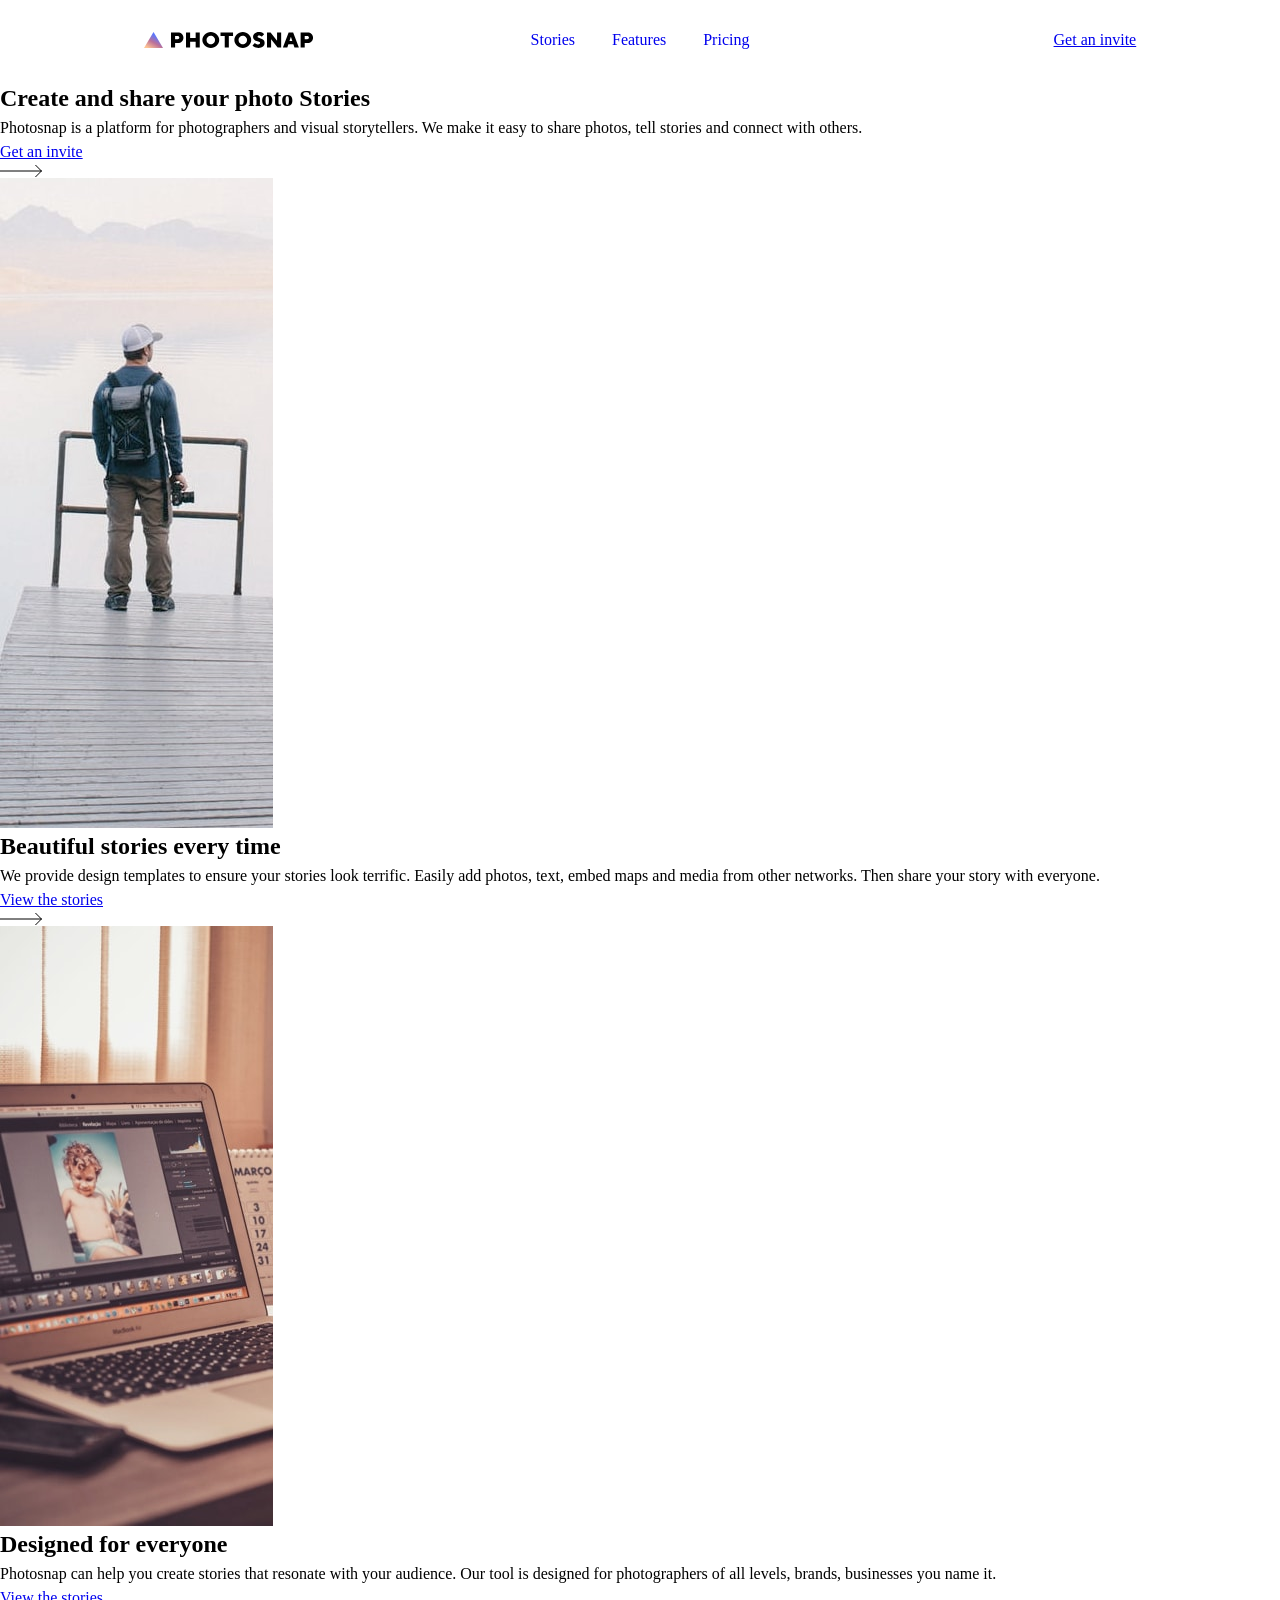
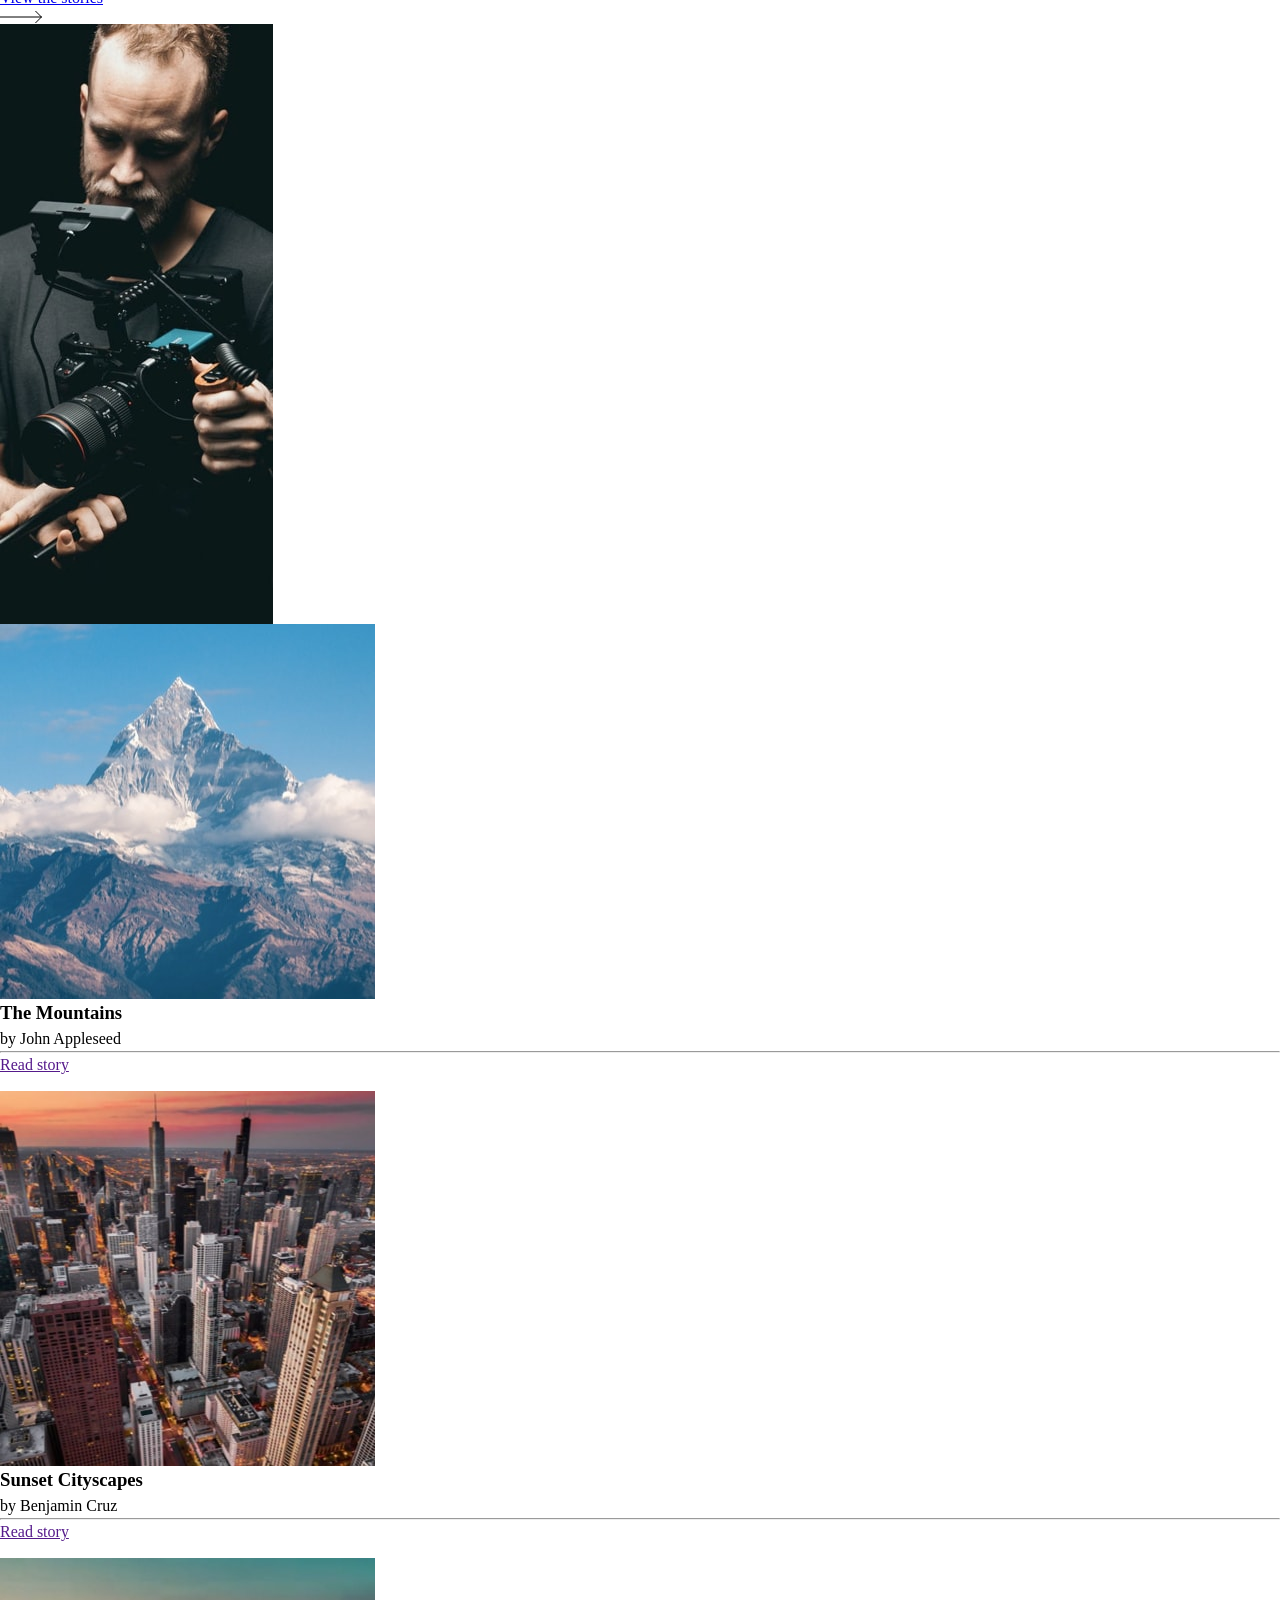
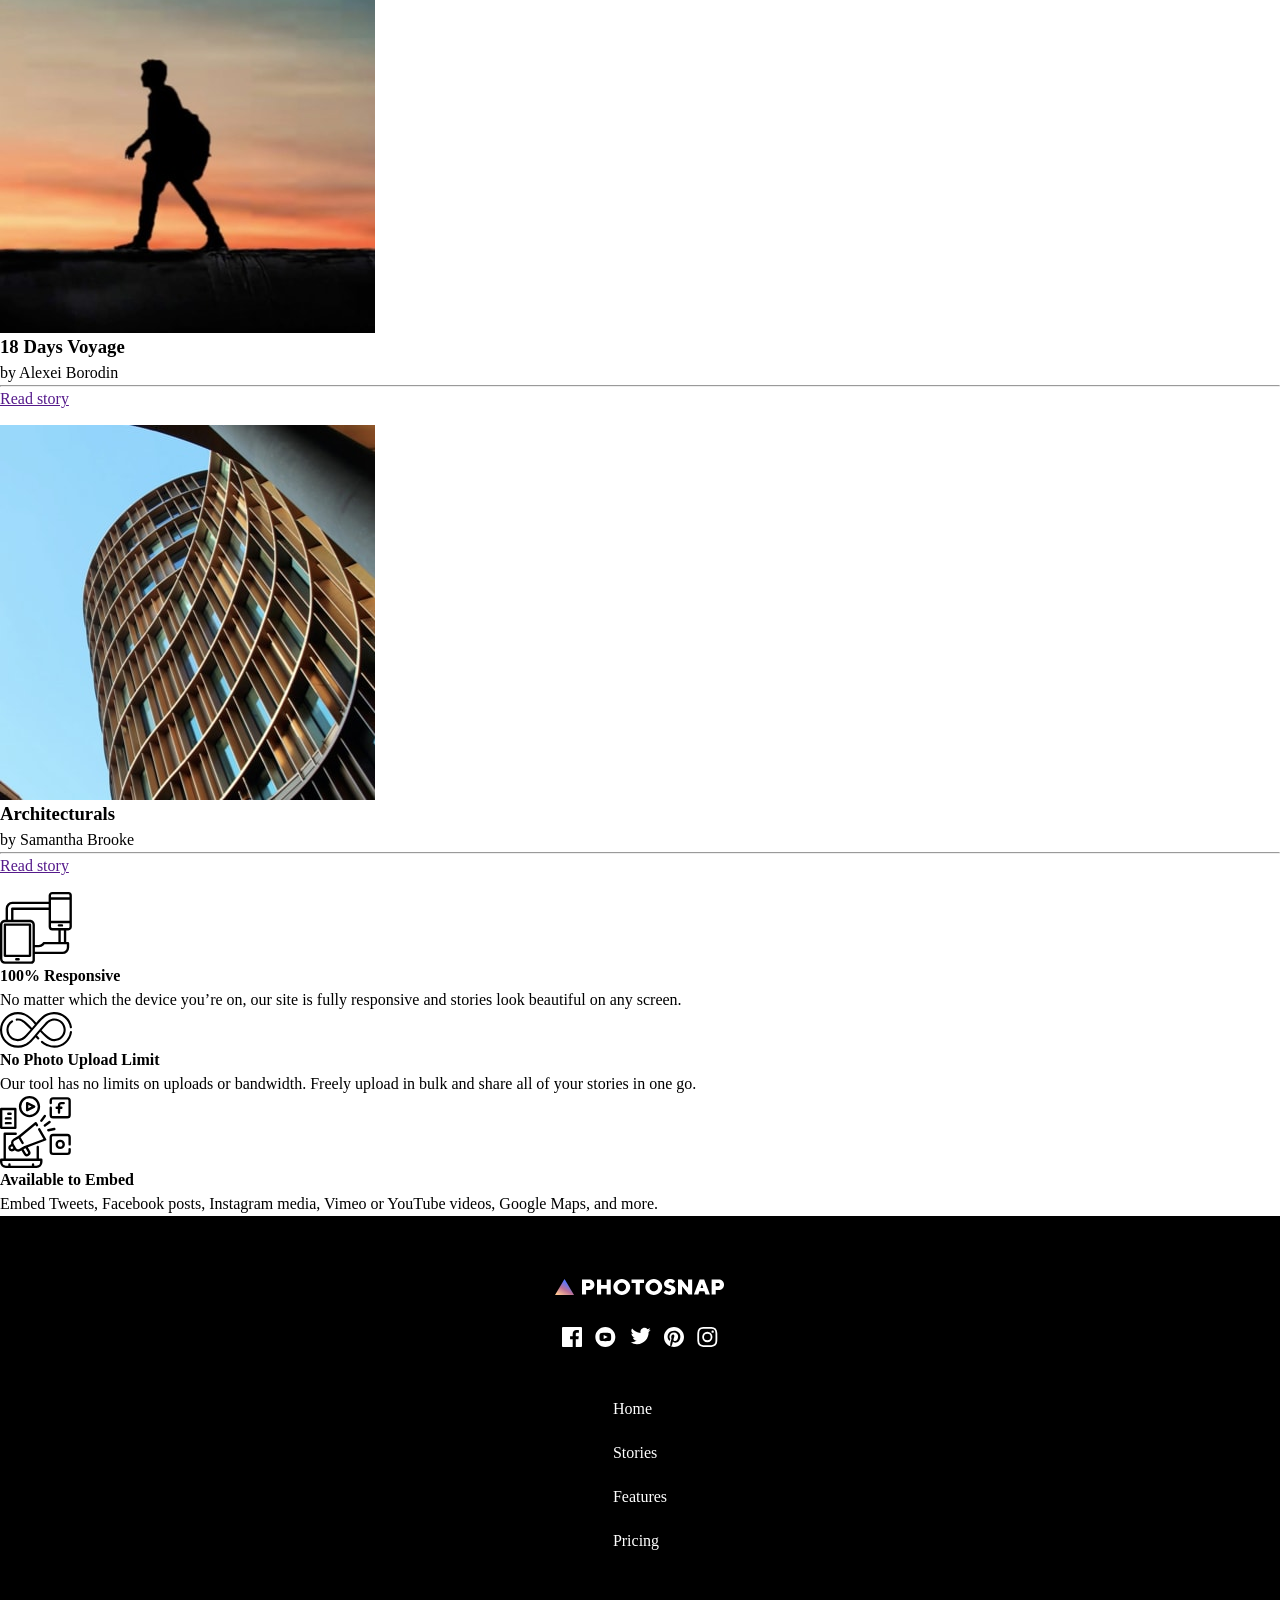
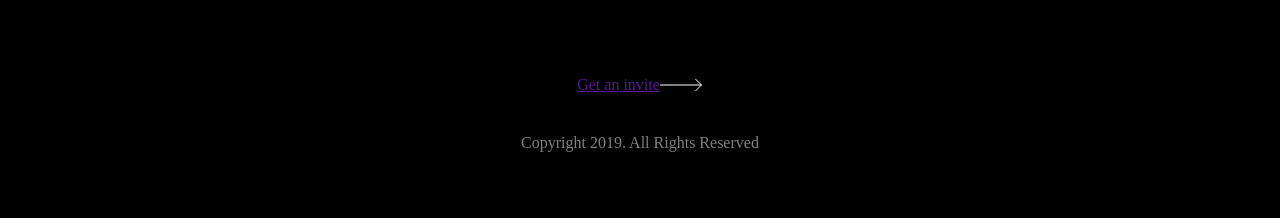
==== index.html @ 88527a2c "gradient overlay for images" ====
<!DOCTYPE html>
<html lang="en">

<head>
  <meta charset="UTF-8">
  <meta name="viewport" content="width=device-width, initial-scale=1.0">

  <link rel="icon" type="image/png" sizes="32x32"
    href="./assets/favicon-32x32.png">
  <link rel="stylesheet" href="./styles/css/reset.css">
  <link rel="stylesheet" href="./styles/css/style.css">
  <title>Frontend Mentor | Photosnap Website Challenge</title>
</head>

<body>
  <header>
    <img class="header-logo" id="header-logo"
      src="./assets/shared/desktop/logo.svg" alt="Photosnap company logo.">
    <nav>
      <ul>
        <li><a href="stories.html">Stories</a></li>
        <li><a href="features.html">Features</a></li>
        <li><a href="pricing.html">Pricing</a></li>
      </ul>
    </nav>
    <a href="pricing.html" class="invite-header-link">Get an invite</a>
  </header>
  <main class="content-wrapper" id="content-wrapper">
    <section class="hero-content_container">
      <div class="content_copy">
        <h1 class="main-heading">Create and share your photo Stories</h1>
        <p> Photosnap is a platform for photographers and visual storytellers.
          We make it
          easy to share photos, tell stories and connect with others.</p>
        <div class="copy-invite_link">
          <a href="pricing.html">Get an invite</a>
          <svg xmlns="http://www.w3.org/2000/svg" width="43" height="14">
            <g fill="none" fill-rule="evenodd" stroke="#000">
              <path d="M0 7h41.864M35.428 1l6 6-6 6" />
            </g>
          </svg>
        </div>
      </div>
      <div class="hero-content-image_container">
        <picture>
          <source srcset="./assets/home/desktop/create-and-share.jpg"
            media="(width >= 1440px)">
          <source srcset="./assets/home/tablet/create-and-share.jpg"
            media="(width >= 768px)">
          <img src="./assets/home/mobile/create-and-share.jpg"
            alt="A man standing at the edge of a dock with a camera in hand.">
        </picture>
      </div>
    </section>
    <section class="beautiful-stories_container">
      <div class="content-copy">
        <h2 class="main-heading">Beautiful stories every time</h2>
        <p>We provide design templates to ensure your stories look terrific.
          Easily add
          photos, text, embed maps and media from other networks. Then share
          your story
          with everyone.</p>
        <div class="stories_link">
          <a href="stories.html">View the stories</a>
          <svg xmlns="http://www.w3.org/2000/svg" width="43" height="14">
            <g fill="none" fill-rule="evenodd" stroke="#000">
              <path d="M0 7h41.864M35.428 1l6 6-6 6" />
            </g>
          </svg>
        </div>
      </div>
      <div class="beautiful-stories-image_container">
        <picture>
          <source srcset="./assets/home/desktop/beautiful-stories.jpg"
            media="(width >= 1440px)">
          <source srcset="./assets/home/tablet/beautiful-stories.jpg"
            media="(width >= 768px)">
          <img src="./assets/home/mobile/beautiful-stories.jpg"
            alt="an open laptop sitting on a desk with a photo editor app displayed on screen.">
        </picture>
      </div>
    </section>
    <section class="designed-everyone_container">
      <div class="content-copy">
        <h2 class="main-heading">Designed for everyone</h2>
        <p>Photosnap can help you create stories that resonate with your
          audience. Our
          tool is designed for photographers of all levels, brands, businesses
          you name
          it.</p>
        <div class="stories_link">
          <a href="stories.html">View the stories</a>
          <svg xmlns="http://www.w3.org/2000/svg" width="43" height="14">
            <g fill="none" fill-rule="evenodd" stroke="#000">
              <path d="M0 7h41.864M35.428 1l6 6-6 6" />
            </g>
          </svg>
        </div>
      </div>
      <div class="designed-everyone-image_container">
        <picture>
          <source srcset="./assets/home/desktop/designed-for-everyone.jpg"
            media="(width >= 1440px)">
          <source srcset="./assets/home/tablet/designed-for-everyone.jpg"
            media="(width >= 768px)">
          <img src="./assets/home/mobile/designed-for-everyone.jpg"
            alt="A man holding a camera.">
        </picture>
      </div>
    </section>
  </main>
  <section class="stories-grid">
    <div class="story">
      <picture>
        <source srcset="./assets/stories/desktop/mountains.jpg"
          media="(width >= 1440px)">
        <img src="./assets/stories/mobile/mountains.jpg"
          alt="A picture of a mountain peak.">
      </picture>
      <div class="story-copy">
        <h3>The Mountains</h3>
        <span>by John Appleseed</span>
        <hr>
        <div class="read-story-container">
          <a href="" class="read-story_link">Read story</a>
          <svg xmlns="http://www.w3.org/2000/svg" width="43" height="14">
            <g fill="none" fill-rule="evenodd" stroke="#fff">
              <path d="M0 7h41.864M35.428 1l6 6-6 6" />
            </g>
          </svg>
        </div>
      </div>
      <div class="story-gradient"></div>
    </div>
    <div class="story">
      <picture>
        <source srcset="./assets/stories/desktop/cityscapes.jpg"
          media="(width >= 1440px)">
        <img src="./assets/stories/mobile/cityscapes.jpg"
          alt="the view of a city at dusk.">
      </picture>
      <div class="story-copy">
        <h3>Sunset Cityscapes</h3>
        <span>by Benjamin Cruz</span>
        <hr>
        <div class="read-story-container">
          <a href="" class="read-story_link">Read story</a>
          <svg xmlns="http://www.w3.org/2000/svg" width="43" height="14">
            <g fill="none" fill-rule="evenodd" stroke="#fff">
              <path d="M0 7h41.864M35.428 1l6 6-6 6" />
            </g>
          </svg>
        </div>
      </div>
      <div class="story-gradient"></div>
    </div>
    <div class="story">
      <picture>
        <source srcset="./assets/stories/desktop/18-days-voyage.jpg"
          media="(width >= 1440px)">
        <img src="./assets/stories/mobile/18-days-voyage.jpg"
          alt="A silhouetted man walking at dusk.">
      </picture>
      <div class="story-copy">
        <h3>18 Days Voyage</h3>
        <span>by Alexei Borodin</span>
        <hr>
        <div class="read-story-container">
          <a href="" class="read-story_link">Read story</a>
          <svg xmlns="http://www.w3.org/2000/svg" width="43" height="14">
            <g fill="none" fill-rule="evenodd" stroke="#fff">
              <path d="M0 7h41.864M35.428 1l6 6-6 6" />
            </g>
          </svg>
        </div>
      </div>
      <div class="story-gradient"></div>
    </div>
    <div class="story">
      <picture>
        <source srcset="./assets/stories/desktop/architecturals.jpg"
          media="(width >= 1440px)">
        <img src="./assets/stories/mobile/architecturals.jpg"
          alt="A picture of a building with curved sides.">
      </picture>
      <div class="story-copy">
        <h3>Architecturals</h3>
        <span>by Samantha Brooke</span>
        <hr>
        <div class="read-story-container">
          <a href="" class="read-story_link">Read story</a>
          <svg xmlns="http://www.w3.org/2000/svg" width="43" height="14">
            <g fill="none" fill-rule="evenodd" stroke="#fff">
              <path d="M0 7h41.864M35.428 1l6 6-6 6" />
            </g>
          </svg>
        </div>
      </div>
      <div class="story-gradient"></div>
    </div>
  </section>
  <section class="features-grid">
    <div class="feature">
      <img src="./assets/features/desktop/responsive.svg"
        alt="responsive feature icon.">
      <h4>100% Responsive</h4>
      <p>No matter which the device you’re on, our site is fully responsive and
        stories
        look beautiful on any screen.</p>
    </div>
    <div class="feature">
      <img src="./assets/features/desktop/no-limit.svg"
        alt="no upload limit icon.">
      <h4>No Photo Upload Limit</h4>
      <p>Our tool has no limits on uploads or bandwidth. Freely upload in bulk
        and
        share all of your stories in one go.</p>
    </div>
    <div class="feature">
      <img src="./assets/features/desktop/embed.svg" alt="embed image icon.">
      <h4>Available to Embed</h4>
      <p>Embed Tweets, Facebook posts, Instagram media, Vimeo or YouTube videos,
        Google Maps, and more.
      </p>
    </div>
  </section>
  <footer>
    <img src="./assets/shared/desktop/logo-white.svg"
      alt="Photosnap company logo.">
    <div class="social-links">
      <ul>
        <!-- FACEBOOK -->
        <li><a href="#">
            <svg xmlns="http://www.w3.org/2000/svg" width="20" height="20">
              <defs>
                <linearGradient id="a" x1="100%" x2="0%" y1="0%" y2="100%">
                  <stop offset="0%" stop-color="#63AFDB" />
                  <stop offset="100%" stop-color="#6028F1" />
                </linearGradient>
              </defs>
              <path fill="url(#a)"
                d="M18.896 0H1.104C.494 0 0 .494 0 1.104v17.793C0 19.506.494 20 1.104 20h9.58v-7.745H8.076V9.237h2.606V7.01c0-2.583 1.578-3.99 3.883-3.99 1.104 0 2.052.082 2.329.119v2.7h-1.598c-1.254 0-1.496.597-1.496 1.47v1.928h2.989l-.39 3.018h-2.6V20h5.098c.608 0 1.102-.494 1.102-1.104V1.104C20 .494 19.506 0 18.896 0z" />
            </svg>
          </a></li>
        <!-- YOUTUBE -->
        <li><a href="#">
            <svg xmlns="http://www.w3.org/2000/svg" width="21" height="20">
              <defs>
                <linearGradient id="a" x1="0%" x2="100%" y1="100%" y2="0%">
                  <stop offset="0%" stop-color="#D3205A" />
                  <stop offset="100%" stop-color="#FF5A5A" />
                </linearGradient>
              </defs>
              <path fill="url(#a)"
                d="M43.33 0c-5.523 0-10 4.478-10 10 0 5.523 4.477 10 10 10s10-4.477 10-10c0-5.522-4.477-10-10-10zm3.7 14.077c-1.75.12-5.653.12-7.402 0-1.896-.13-2.117-1.059-2.131-4.077.014-3.024.237-3.947 2.131-4.077 1.75-.12 5.652-.12 7.403 0 1.897.13 2.117 1.059 2.132 4.077-.015 3.024-.237 3.947-2.132 4.077zm-5.367-6.029l4.098 1.949-4.098 1.955V8.048z"
                transform="translate(-33)" />
            </svg>
          </a></li>
        <!-- TWITTER -->
        <li><a href="#">
            <svg xmlns="http://www.w3.org/2000/svg" width="21" height="18">
              <defs>
                <linearGradient id="a" x1="100%" x2="0%" y1="16.979%"
                  y2="83.021%">
                  <stop offset="0%" stop-color="#65FFEB" />
                  <stop offset="100%" stop-color="#27718A" />
                </linearGradient>
              </defs>
              <path fill="url(#a)"
                d="M86.66 3.797a8.192 8.192 0 01-2.357.646 4.11 4.11 0 001.805-2.27 8.22 8.22 0 01-2.606.996 4.096 4.096 0 00-2.995-1.296c-2.65 0-4.596 2.472-3.998 5.038a11.648 11.648 0 01-8.457-4.287 4.109 4.109 0 001.27 5.478 4.086 4.086 0 01-1.858-.513c-.045 1.901 1.318 3.68 3.291 4.075a4.113 4.113 0 01-1.853.07 4.106 4.106 0 003.833 2.85 8.25 8.25 0 01-6.075 1.7 11.616 11.616 0 006.29 1.843c7.618 0 11.922-6.434 11.662-12.205a8.354 8.354 0 002.048-2.124z"
                transform="translate(-66 -1)" />
            </svg>
          </a></li>
        <!-- PINTREST -->
        <li><a href="#">
            <svg xmlns="http://www.w3.org/2000/svg" width="20" height="20">
              <defs>
                <linearGradient id="a" x1="100%" x2="0%" y1="0%" y2="100%">
                  <stop offset="0%" stop-color="#F6C683" />
                  <stop offset="100%" stop-color="#DE3838" />
                </linearGradient>
              </defs>
              <path fill="url(#a)"
                d="M109.99 0c-5.522 0-10 4.477-10 10 0 4.237 2.636 7.855 6.356 9.312-.088-.791-.167-2.005.035-2.868.181-.78 1.172-4.97 1.172-4.97s-.299-.6-.299-1.486c0-1.39.806-2.428 1.81-2.428.852 0 1.264.64 1.264 1.408 0 .858-.546 2.14-.828 3.33-.236.995.5 1.807 1.48 1.807 1.778 0 3.144-1.874 3.144-4.58 0-2.393-1.72-4.068-4.176-4.068-2.845 0-4.515 2.135-4.515 4.34 0 .859.33 1.781.744 2.281a.3.3 0 01.069.288l-.278 1.133c-.044.183-.145.223-.335.134-1.249-.581-2.03-2.407-2.03-3.874 0-3.154 2.292-6.052 6.608-6.052 3.469 0 6.165 2.473 6.165 5.776 0 3.447-2.173 6.22-5.19 6.22-1.013 0-1.965-.525-2.291-1.148l-.623 2.378c-.226.869-.835 1.958-1.244 2.621.937.29 1.931.446 2.962.446 5.523 0 10-4.477 10-10s-4.477-10-10-10z"
                transform="translate(-100)" />
            </svg>
          </a></li>
        <!-- INSTAGRAM -->
        <li><a href="#">
            <svg xmlns="http://www.w3.org/2000/svg" width="21" height="20">
              <defs>
                <linearGradient id="a" x1="0%" x2="50%" y1="100%" y2="0%">
                  <stop offset="0%" stop-color="#FFC593" />
                  <stop offset="51.945%" stop-color="#BC7198" />
                  <stop offset="100%" stop-color="#5A77FF" />
                </linearGradient>
              </defs>
              <path fill="url(#a)"
                d="M143.32 1.802c2.67 0 2.987.01 4.042.059 2.71.123 3.976 1.409 4.099 4.099.048 1.054.057 1.37.057 4.04 0 2.672-.01 2.988-.057 4.042-.124 2.687-1.387 3.975-4.1 4.099-1.054.048-1.37.058-4.041.058-2.67 0-2.987-.01-4.04-.058-2.718-.124-3.977-1.416-4.1-4.1-.048-1.054-.058-1.37-.058-4.041 0-2.67.01-2.986.058-4.04.124-2.69 1.387-3.977 4.1-4.1 1.054-.048 1.37-.058 4.04-.058zm0-1.802c-2.716 0-3.056.012-4.123.06-3.631.167-5.65 2.182-5.816 5.817-.05 1.067-.061 1.407-.061 4.123s.012 3.057.06 4.123c.167 3.632 2.182 5.65 5.817 5.817 1.067.048 1.407.06 4.123.06s3.057-.012 4.123-.06c3.629-.167 5.652-2.182 5.816-5.817.05-1.066.061-1.407.061-4.123s-.012-3.056-.06-4.122c-.163-3.629-2.18-5.65-5.816-5.817C146.377.01 146.036 0 143.32 0zm0 4.865a5.135 5.135 0 100 10.27 5.135 5.135 0 000-10.27zm0 8.468a3.333 3.333 0 110-6.666 3.333 3.333 0 010 6.666zm5.338-9.87a1.2 1.2 0 100 2.4 1.2 1.2 0 000-2.4z"
                transform="translate(-133)" />
            </svg>
          </a></li>
      </ul>
    </div>
    <nav class="footer-nav" id="footer-nav">
      <ul>
        <li><a href="index.html">Home</a></li>
        <li><a href="stories.html">Stories</a></li>
        <li><a href="features.html">Features</a></li>
        <li><a href="pricing.html">Pricing</a></li>
      </ul>
    </nav>
    <div class="footer-invite-container">
      <a href="" class="footer-invite_link">Get an invite</a>
      <svg xmlns="http://www.w3.org/2000/svg" width="43" height="14">
        <g fill="none" fill-rule="evenodd" stroke="#fff">
          <path d="M0 7h41.864M35.428 1l6 6-6 6" />
        </g>
      </svg>
    </div>
    <span class="copyright">Copyright 2019. All Rights Reserved</span>

  </footer>
</body>

</html>
---- styles/css/style.css ----
header {
  display: grid;
  grid-template-columns: repeat(3, 1fr);
  grid-template-rows: 1fr;
  justify-content: center;
  padding: 1.75rem clamp(1.5rem, 13.239vw - 1.603rem, 10.313rem);
  background-color: #fff;
}
header .header-logo {
  align-self: center;
}
header nav {
  justify-self: center;
}
header nav ul {
  display: flex;
  flex-direction: row;
  align-items: center;
  margin: 0;
  padding: 0;
  gap: 37px;
}
header nav ul li {
  list-style-type: none;
}
header nav ul li a {
  text-decoration: none;
}
header .invite-header-link {
  justify-self: end;
}

footer {
  background-color: #000;
  padding: clamp(3.5rem, 0.751vw + 3.324rem, 4rem) clamp(2rem, 12.488vw - 0.927rem, 10.313rem);
  display: flex;
  flex-direction: column;
  align-items: center;
  justify-content: center;
}
footer img {
  margin-bottom: 2rem;
}
footer .social-links {
  margin-bottom: 3.125rem;
}
footer .social-links ul {
  display: flex;
  flex-direction: row;
  gap: 13.33px;
  margin: 0;
  padding: 0;
}
footer .social-links ul li {
  list-style-type: none;
}
footer .social-links ul li a svg path {
  fill: #fff;
}
footer .footer-nav {
  margin-bottom: 7.5rem;
}
footer .footer-nav ul {
  display: flex;
  flex-direction: column;
  padding: 0;
  gap: 20px;
}
footer .footer-nav ul li {
  list-style-type: none;
}
footer .footer-nav ul li a {
  text-decoration: none;
  color: #fff;
}
footer .footer-invite-container {
  display: flex;
  flex-direction: row;
  align-items: center;
  margin-bottom: 2.125rem;
}
footer span {
  color: #fff;
  opacity: 0.5;
}

.cta-beta_container {
  position: relative;
  padding: clamp(4rem, 0.376vw + 3.912rem, 4.25rem) clamp(2rem, 12.488vw - 0.927rem, 10.313rem);
  width: 100vw;
  height: clamp(18rem, -0.751vw + 18.176rem, 17.5rem);
  background-image: url("../../../assets/shared/mobile/bg-beta.jpg");
  background-repeat: no-repeat;
  background-size: cover;
  display: flex;
  flex-direction: column;
  gap: 24px;
}
.cta-beta_container .gradient {
  position: absolute;
  top: 0;
  left: 33px;
  width: 128px;
  height: 6px;
  background: linear-gradient(2deg, rgb(255, 197, 147) 0%, rgb(188, 113, 152) 52%, rgb(90, 119, 255) 100%);
}
.cta-beta_container p {
  font-family: sans-serif;
  font-size: clamp(2rem, 0.751vw + 1.824rem, 2.5rem);
  color: #fff;
  font-weight: 700;
  text-transform: uppercase;
}
.cta-beta_container .cta-beta-invite-link {
  display: flex;
  flex-direction: row;
  align-items: center;
  gap: 16px;
}
.cta-beta_container .cta-beta-invite-link a {
  font-family: sans-serif;
  font-size: 12px;
  text-transform: uppercase;
  color: #fff;
  text-decoration: none;
}
@media screen and (width >= 768px) {
  .cta-beta_container {
    flex-direction: row;
    align-items: center;
    justify-content: space-between;
    background-image: url("../../../assets/shared/tablet/bg-beta.jpg");
  }
  .cta-beta_container .gradient {
    top: 0;
    left: 0;
    height: 100%;
    width: 8px;
    background: linear-gradient(80deg, rgb(255, 197, 147) 0%, rgb(188, 113, 152) 52%, rgb(90, 119, 255) 100%);
  }
}
@media screen and (width >= 1440px) {
  .cta-beta_container {
    background-image: url("../../../assets/shared/desktop/bg-beta.jpg");
  }
}
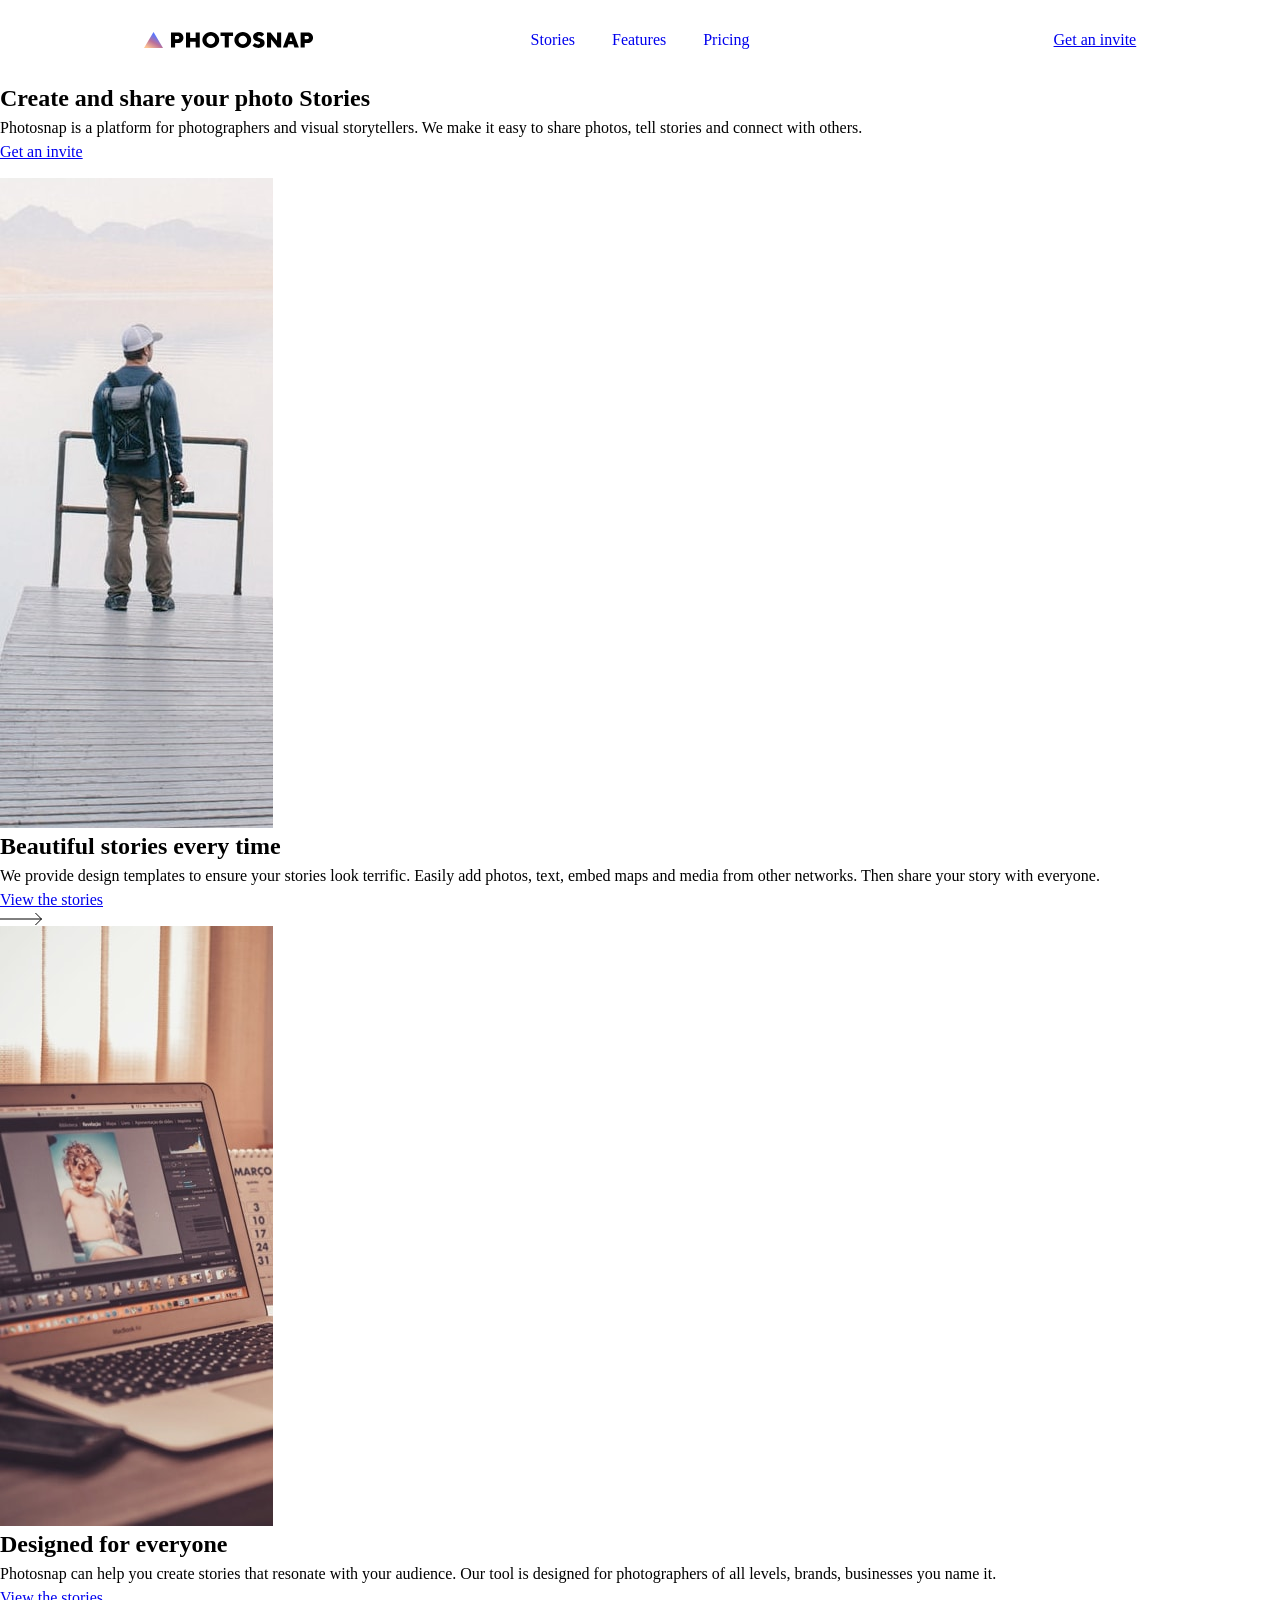
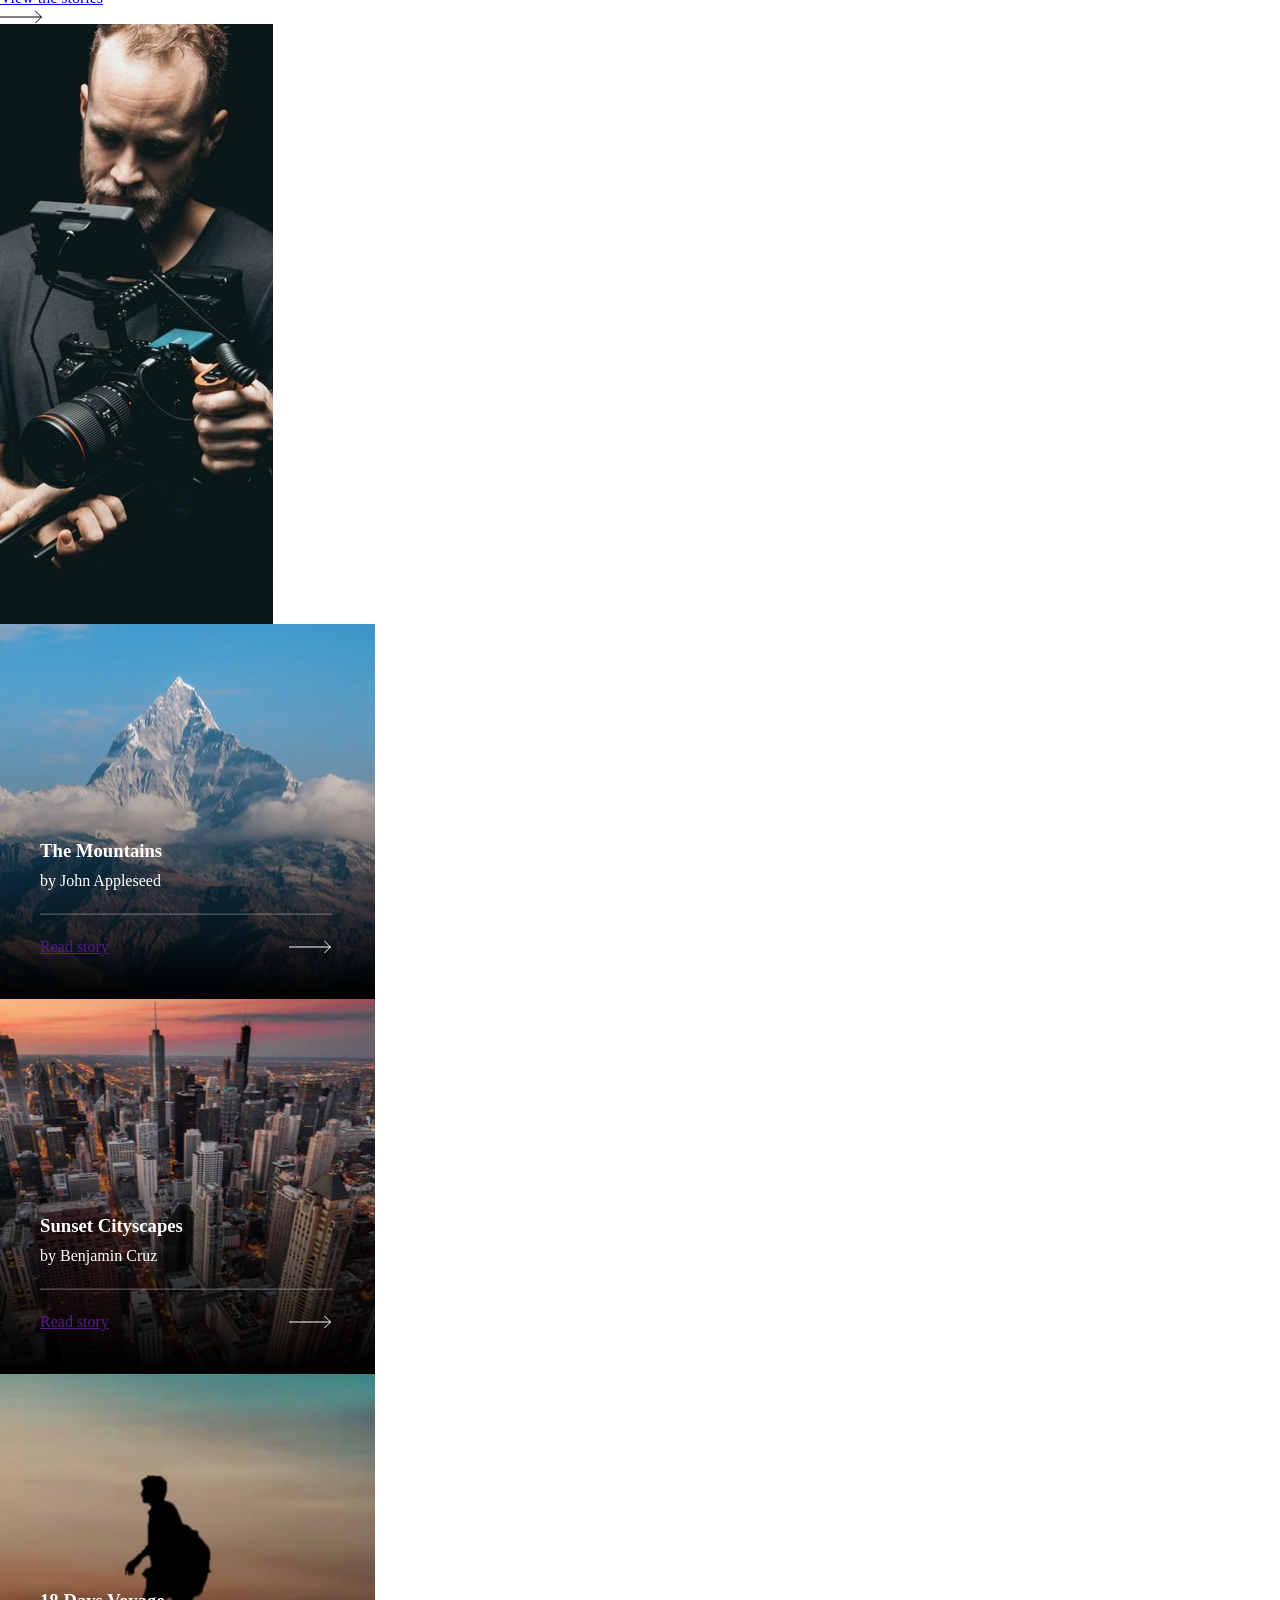
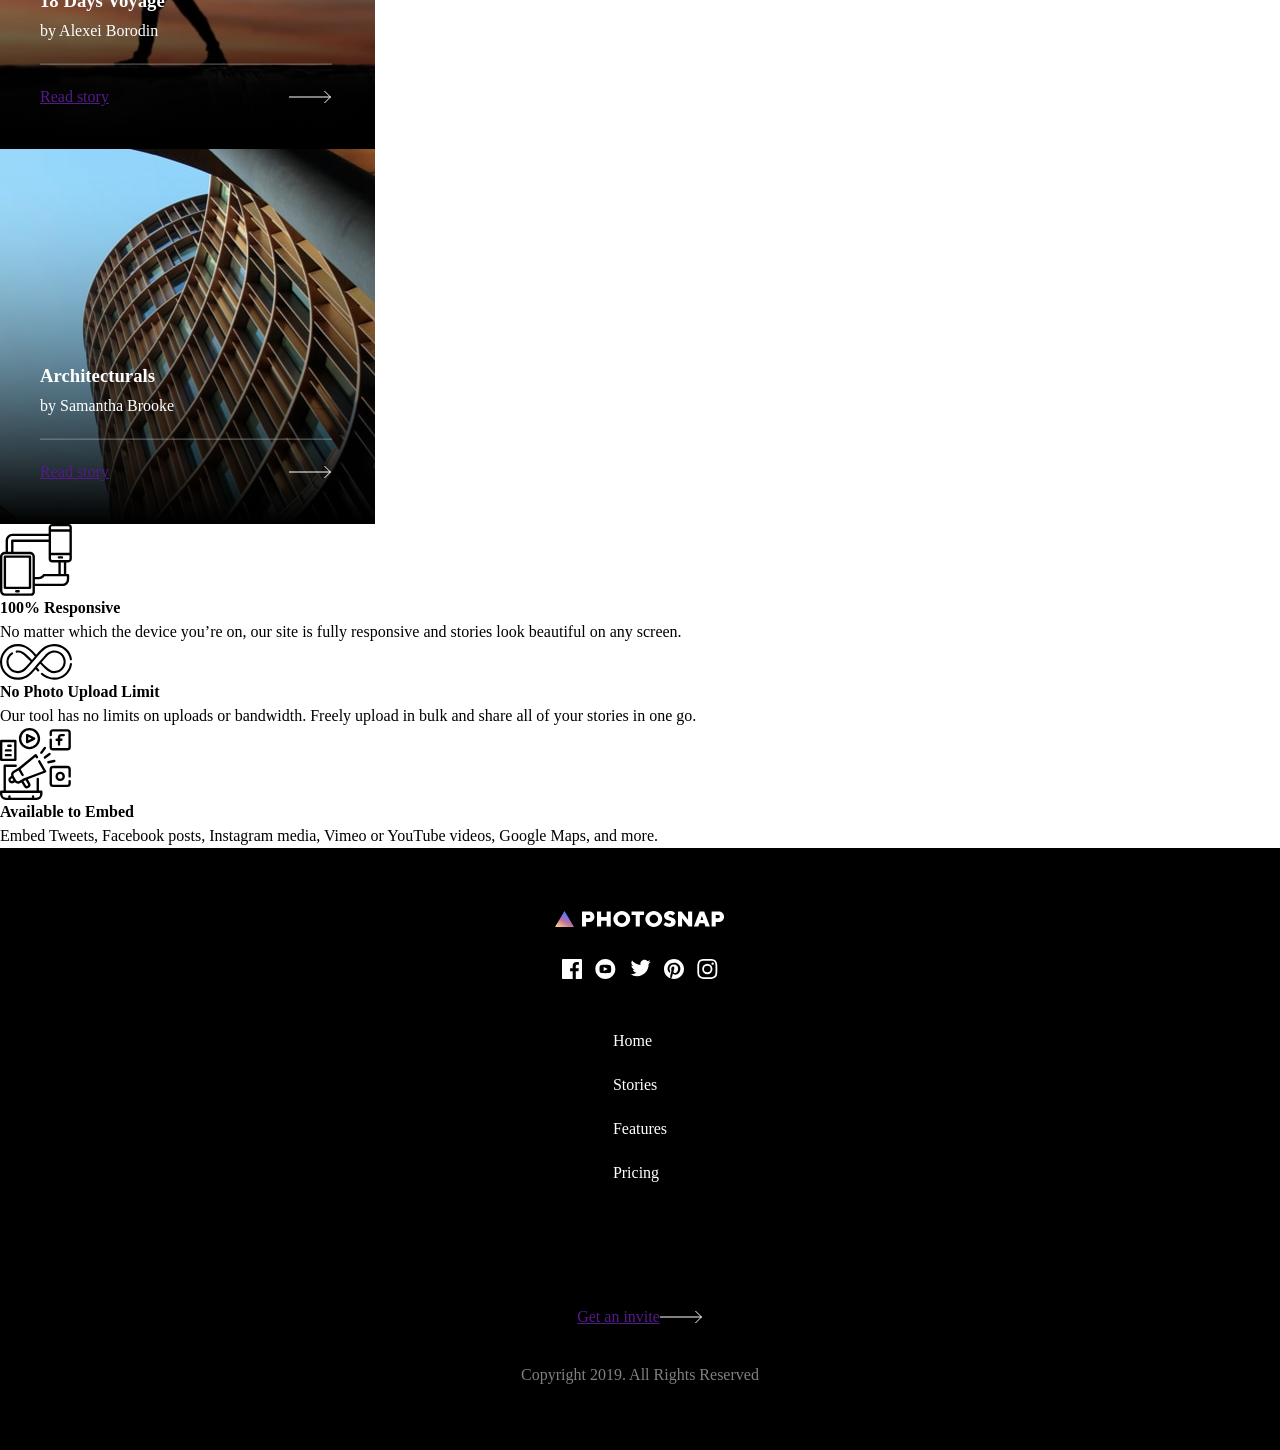
==== commit 7092a938: "renaming classes for hero sections" ====
--- a/index.html
+++ b/index.html
@@ -26,22 +26,23 @@
     <a href="pricing.html" class="invite-header-link">Get an invite</a>
   </header>
   <main class="content-wrapper" id="content-wrapper">
-    <section class="hero-content_container">
+    <section class="content_container hero">
       <div class="content_copy">
+        <div class="gradient"></div>
         <h1 class="main-heading">Create and share your photo Stories</h1>
         <p> Photosnap is a platform for photographers and visual storytellers.
           We make it
           easy to share photos, tell stories and connect with others.</p>
-        <div class="copy-invite_link">
+        <div class="copy-invite_link content_link">
           <a href="pricing.html">Get an invite</a>
           <svg xmlns="http://www.w3.org/2000/svg" width="43" height="14">
-            <g fill="none" fill-rule="evenodd" stroke="#000">
-              <path d="M0 7h41.864M35.428 1l6 6-6 6" />
-            </g>
-          </svg>
-        </div>
-      </div>
-      <div class="hero-content-image_container">
+            <g fill="none" fill-rule="evenodd" stroke="#fff">
+              <path d="M0 7h41.864M35.428 1l6 6-6 6" />
+            </g>
+          </svg>
+        </div>
+      </div>
+      <div class="hero-content-image image_container">
         <picture>
           <source srcset="./assets/home/desktop/create-and-share.jpg"
             media="(width >= 1440px)">
@@ -52,15 +53,15 @@
         </picture>
       </div>
     </section>
-    <section class="beautiful-stories_container">
-      <div class="content-copy">
+    <section class="content_container beautiful-stories">
+      <div class="content_copy b-s_copy">
         <h2 class="main-heading">Beautiful stories every time</h2>
         <p>We provide design templates to ensure your stories look terrific.
           Easily add
           photos, text, embed maps and media from other networks. Then share
           your story
           with everyone.</p>
-        <div class="stories_link">
+        <div class="stories_link content_link">
           <a href="stories.html">View the stories</a>
           <svg xmlns="http://www.w3.org/2000/svg" width="43" height="14">
             <g fill="none" fill-rule="evenodd" stroke="#000">
@@ -69,7 +70,7 @@
           </svg>
         </div>
       </div>
-      <div class="beautiful-stories-image_container">
+      <div class="beautiful-stories-image image_container">
         <picture>
           <source srcset="./assets/home/desktop/beautiful-stories.jpg"
             media="(width >= 1440px)">
@@ -80,15 +81,15 @@
         </picture>
       </div>
     </section>
-    <section class="designed-everyone_container">
-      <div class="content-copy">
+    <section class="content_container designed-everyone">
+      <div class="content_copy d-e_copy">
         <h2 class="main-heading">Designed for everyone</h2>
         <p>Photosnap can help you create stories that resonate with your
           audience. Our
           tool is designed for photographers of all levels, brands, businesses
           you name
           it.</p>
-        <div class="stories_link">
+        <div class="stories_link content_link">
           <a href="stories.html">View the stories</a>
           <svg xmlns="http://www.w3.org/2000/svg" width="43" height="14">
             <g fill="none" fill-rule="evenodd" stroke="#000">
@@ -97,7 +98,7 @@
           </svg>
         </div>
       </div>
-      <div class="designed-everyone-image_container">
+      <div class="designed-everyone-image image_container">
         <picture>
           <source srcset="./assets/home/desktop/designed-for-everyone.jpg"
             media="(width >= 1440px)">
--- a/styles/css/style.css
+++ b/styles/css/style.css
@@ -143,4 +143,50 @@
   .cta-beta_container {
     background-image: url("../../../assets/shared/desktop/bg-beta.jpg");
   }
+}
+
+.story {
+  position: relative;
+  width: 100%;
+}
+.story picture img {
+  -o-object-fit: contain;
+     object-fit: contain;
+}
+.story .story-copy {
+  z-index: 1;
+  position: absolute;
+  width: 292px;
+  bottom: 40px;
+  left: 40px;
+  color: #fff;
+  display: flex;
+  flex-direction: column;
+  gap: 4px;
+}
+.story .story-copy hr {
+  margin: 16px 0;
+  height: 1px;
+  color: #979797;
+  opacity: 0.25;
+}
+.story .story-copy .read-story-container {
+  display: flex;
+  flex-direction: row;
+  align-items: center;
+  justify-content: space-between;
+}
+.story .story-gradient {
+  position: absolute;
+  box-sizing: border-box;
+  bottom: 0;
+  left: 0;
+  width: 375px;
+  height: 350px;
+  background: linear-gradient(to top, black 0%, rgba(0, 0, 0, 0.738) 19%, rgba(0, 0, 0, 0.541) 34%, rgba(0, 0, 0, 0.382) 47%, rgba(0, 0, 0, 0.278) 56.5%, rgba(0, 0, 0, 0.194) 65%, rgba(0, 0, 0, 0.126) 73%, rgba(0, 0, 0, 0.075) 80.2%, rgba(0, 0, 0, 0.042) 86.1%, rgba(0, 0, 0, 0.021) 91%, rgba(0, 0, 0, 0.008) 95.2%, rgba(0, 0, 0, 0.002) 98.2%, transparent 100%);
+}
+@media screen and (width >= 1440px) {
+  .story .story-gradient {
+    width: 360px;
+  }
 }
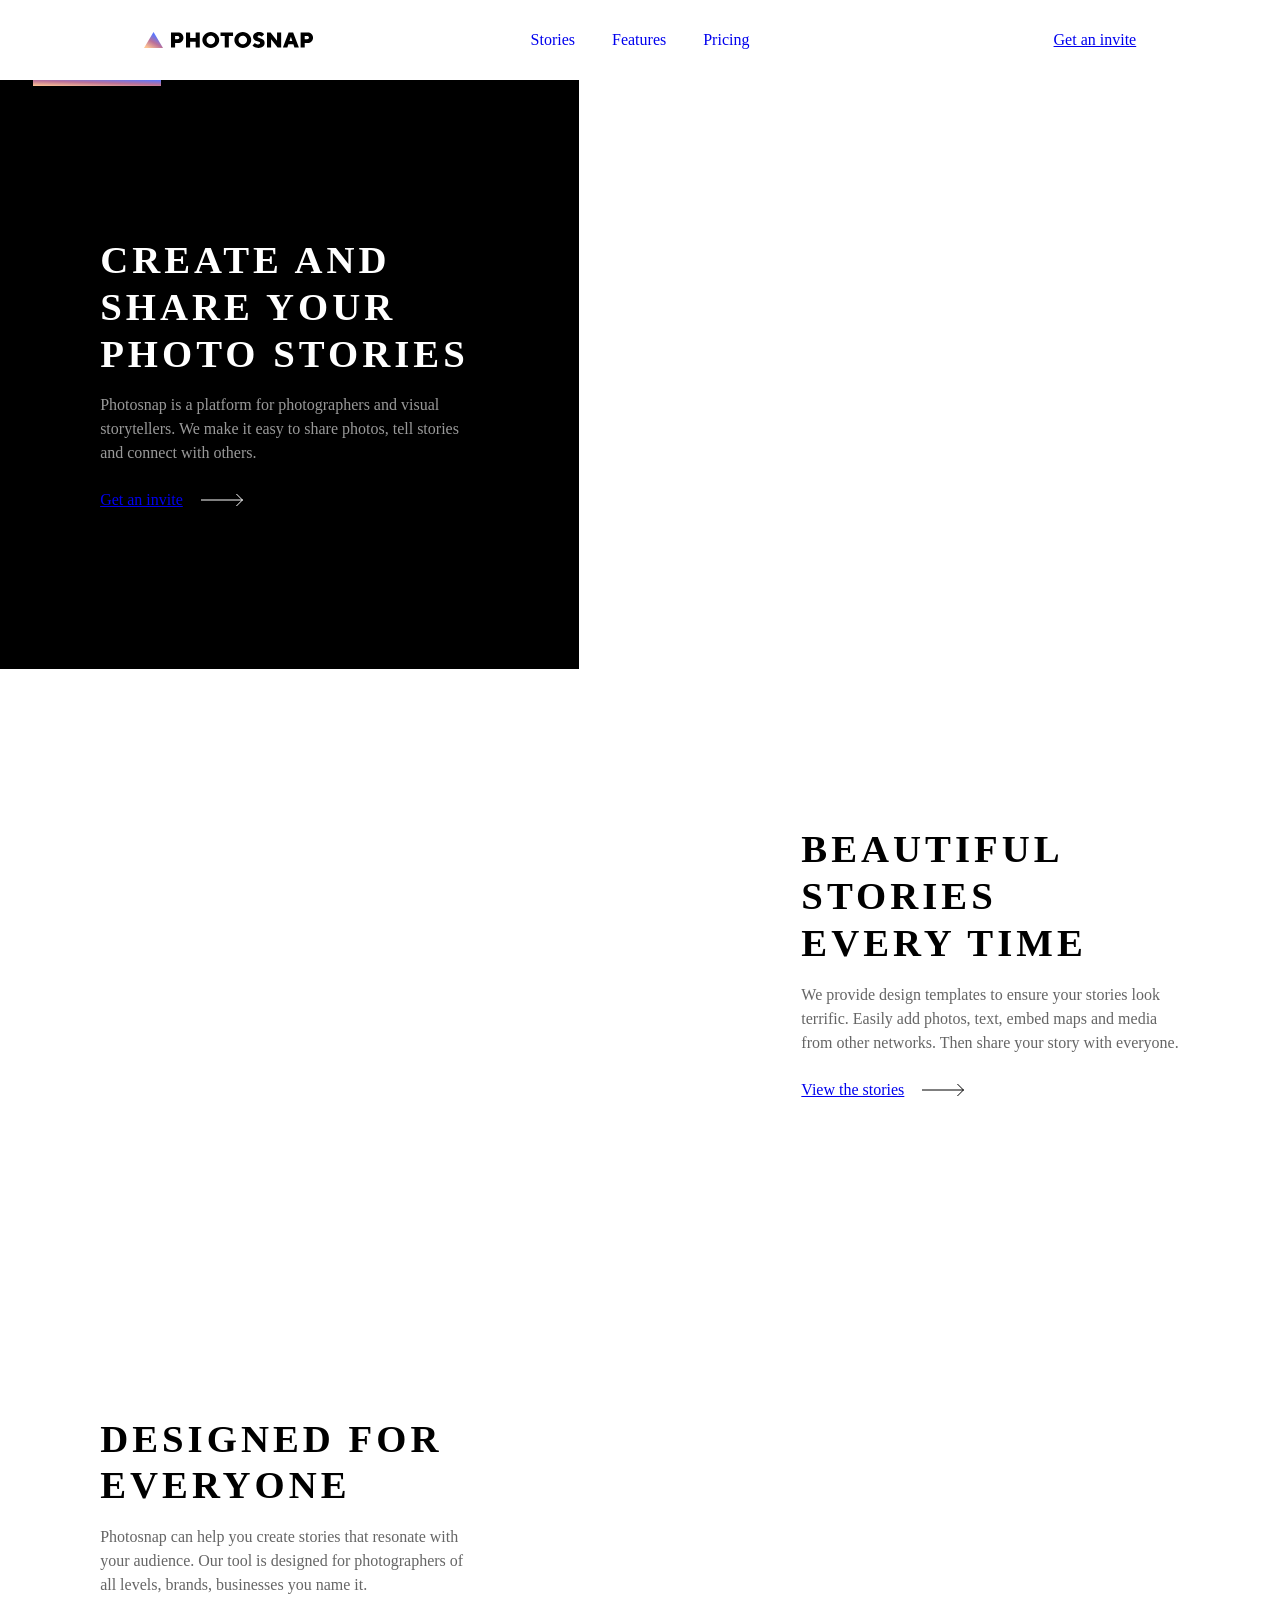
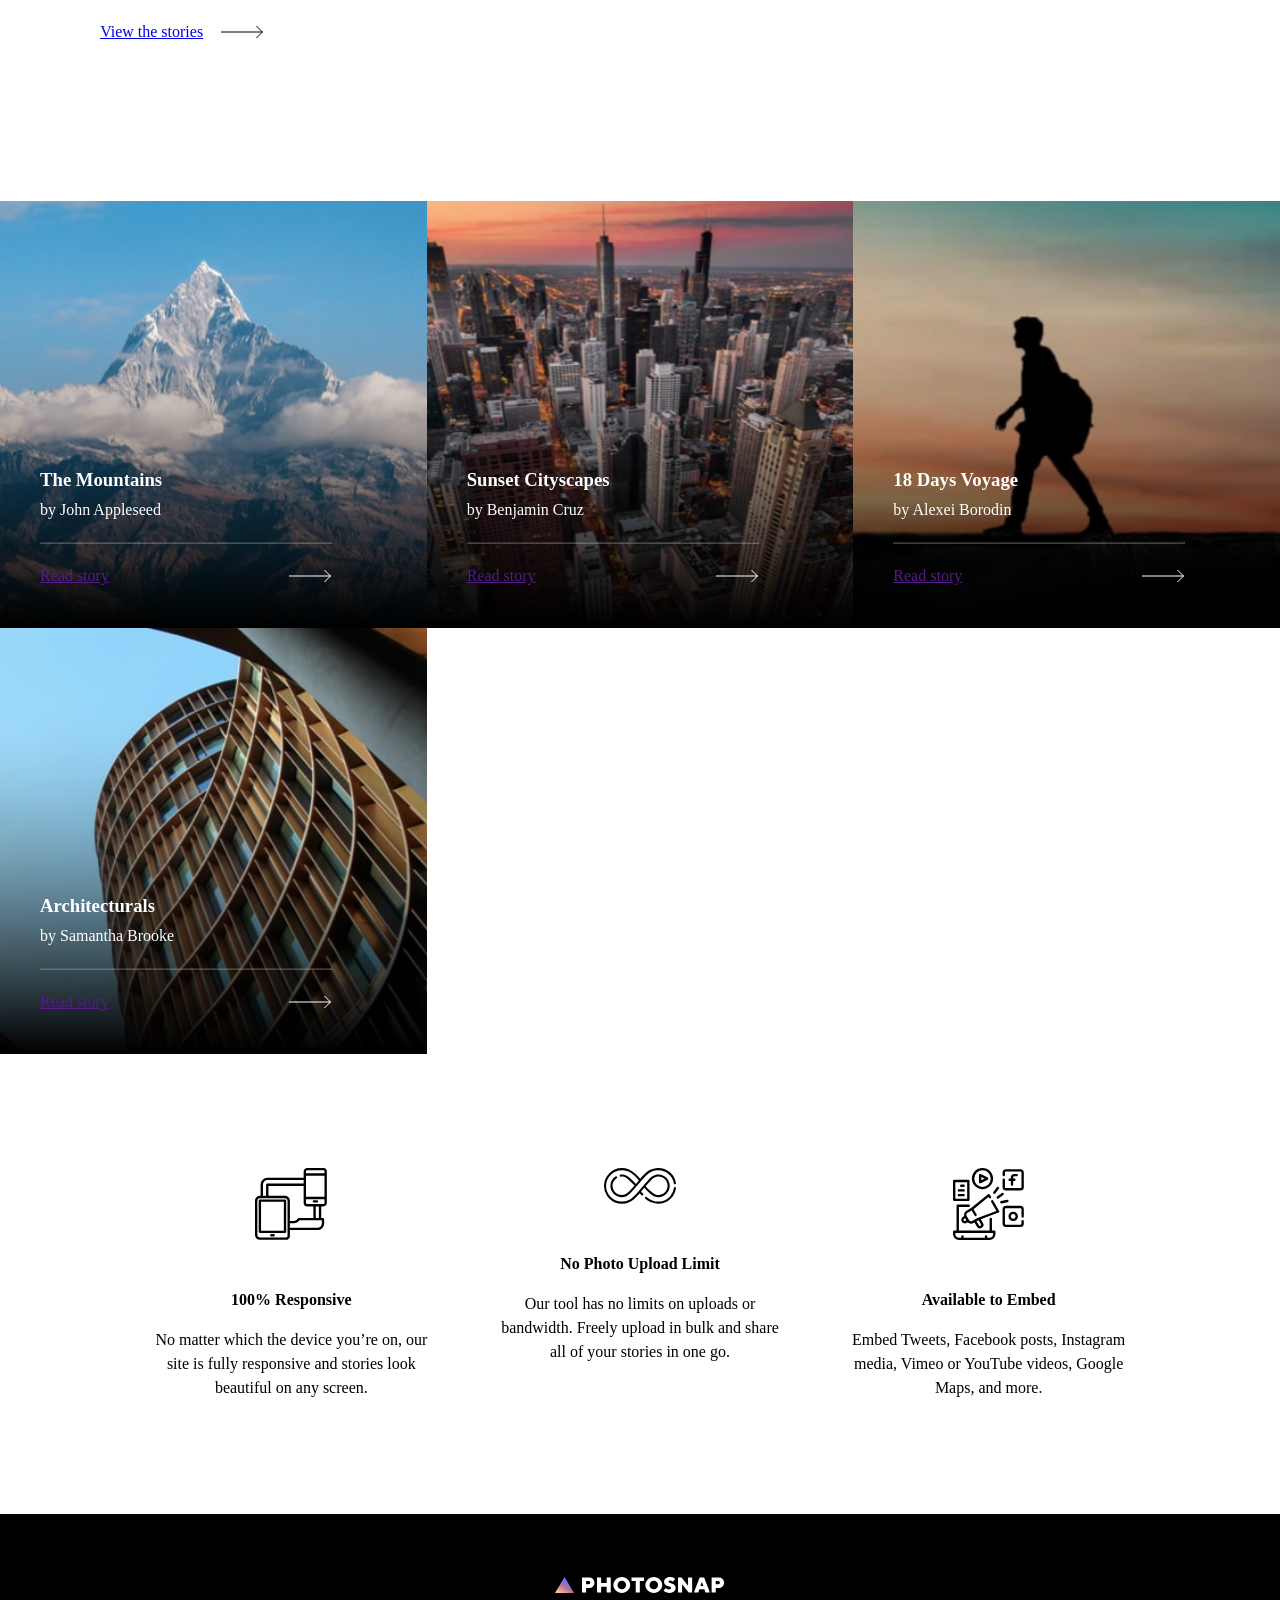
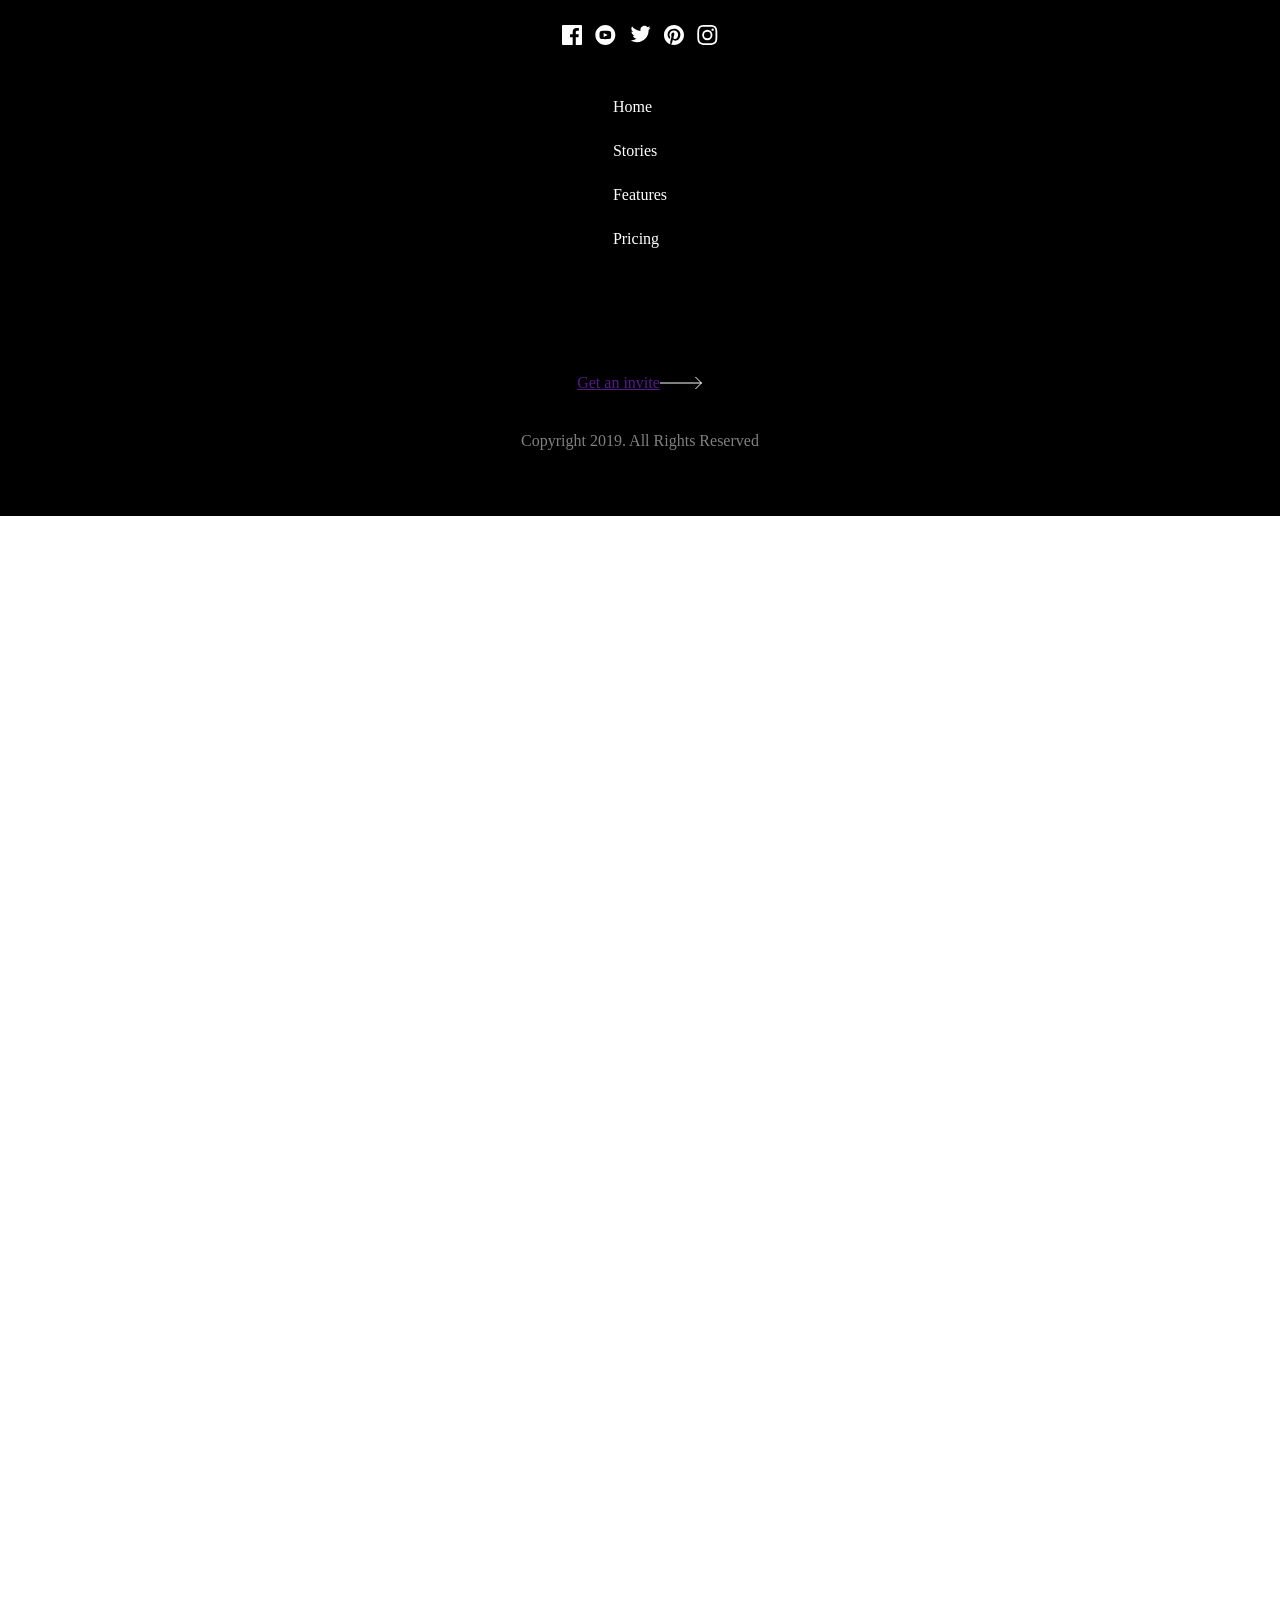
==== commit 46aec193: "code editor text wrapping fix" ====
--- a/index.html
+++ b/index.html
@@ -213,7 +213,8 @@
       <img src="./assets/features/desktop/no-limit.svg"
         alt="no upload limit icon.">
       <h4>No Photo Upload Limit</h4>
-      <p>Our tool has no limits on uploads or bandwidth. Freely upload in bulk
+      <p>Our tool has no limits on uploads or bandwidth.
+        Freely upload in bulk
         and
         share all of your stories in one go.</p>
     </div>
--- a/styles/css/style.css
+++ b/styles/css/style.css
@@ -150,6 +150,8 @@
   width: 100%;
 }
 .story picture img {
+  width: 100%;
+  height: 100%;
   -o-object-fit: contain;
      object-fit: contain;
 }
@@ -181,12 +183,146 @@
   box-sizing: border-box;
   bottom: 0;
   left: 0;
-  width: 375px;
+  width: 100%;
   height: 350px;
   background: linear-gradient(to top, black 0%, rgba(0, 0, 0, 0.738) 19%, rgba(0, 0, 0, 0.541) 34%, rgba(0, 0, 0, 0.382) 47%, rgba(0, 0, 0, 0.278) 56.5%, rgba(0, 0, 0, 0.194) 65%, rgba(0, 0, 0, 0.126) 73%, rgba(0, 0, 0, 0.075) 80.2%, rgba(0, 0, 0, 0.042) 86.1%, rgba(0, 0, 0, 0.021) 91%, rgba(0, 0, 0, 0.008) 95.2%, rgba(0, 0, 0, 0.002) 98.2%, transparent 100%);
 }
+
+.feature {
+  display: flex;
+  flex-direction: column;
+  align-items: center;
+  text-align: center;
+}
+.feature img {
+  margin-bottom: 48px;
+}
+.feature h4 {
+  margin-bottom: 16px;
+}
+
+.content-wrapper {
+  display: flex;
+  flex-direction: column;
+  width: 100%;
+}
+@media screen and (width >= 768px) {
+  .content-wrapper .beautiful-stories .image_container {
+    order: -1;
+  }
+}
+.content-wrapper .content_container {
+  display: flex;
+  flex-direction: column-reverse;
+}
+@media screen and (width >= 768px) {
+  .content-wrapper .content_container {
+    display: grid;
+    grid-template-columns: 1fr clamp(17.063rem, -23.08rem + 83.631vw, 52.188rem);
+  }
+  .content-wrapper .content_container + .beautiful-stories {
+    grid-template-columns: clamp(17.063rem, -23.08rem + 83.631vw, 52.188rem) 1fr;
+  }
+}
+@media screen and (width >= 768px) and (width >= 1440px) {
+  .content-wrapper .content_container {
+    grid-template-columns: 1fr clamp(17.063rem, -23.08rem + 83.631vw, 52.188rem);
+  }
+  .content-wrapper .content_container + .beautiful-stories {
+    grid-template-columns: clamp(17.063rem, -23.08rem + 83.631vw, 52.188rem) 1fr;
+  }
+}
+.content-wrapper .content_container .image_container {
+  width: 100%;
+}
+.content-wrapper .content_container .image_container picture img {
+  height: 100%;
+  width: 100%;
+  -o-object-fit: contain;
+     object-fit: contain;
+}
+.content-wrapper .content_container .content_copy.b-s_copy, .content-wrapper .content_container .content_copy.d-e_copy {
+  background-color: #fff;
+  color: #000;
+}
+.content-wrapper .content_container .content_copy {
+  background-color: #000;
+  color: #fff;
+  padding: clamp(4.5rem, 2.299rem + 9.39vi, 10.75rem) clamp(2.063rem, 0.324rem + 7.418vi, 7rem);
+  display: flex;
+  flex-direction: column;
+  text-align: left;
+  gap: 16px;
+  position: relative;
+}
+.content-wrapper .content_container .content_copy .gradient {
+  position: absolute;
+  top: 0;
+  left: 33px;
+  width: 128px;
+  height: 6px;
+  background: linear-gradient(2deg, rgb(255, 197, 147) 0%, rgb(188, 113, 152) 52%, rgb(90, 119, 255) 100%);
+}
+.content-wrapper .content_container .content_copy .main-heading {
+  font-size: clamp(2rem, 1.824rem + 0.751vw, 2.5rem);
+  font-weight: 700;
+  text-transform: uppercase;
+  letter-spacing: clamp(0.208rem, 0.19rem + 0.076vw, 0.259rem);
+  line-height: clamp(2.5rem, 2.324rem + 0.751vw, 3rem);
+}
+.content-wrapper .content_container .content_copy p {
+  opacity: 0.6;
+  margin-bottom: 7px;
+}
+.content-wrapper .content_container .content_copy .content_link {
+  display: flex;
+  flex-direction: row;
+  align-items: center;
+  gap: 18px;
+}
+
+.stories-grid {
+  display: grid;
+  grid-template-columns: repeat(auto-fit, minmax(380px, 1fr));
+}
+
+.features-grid {
+  display: grid;
+  grid-template-columns: 1fr;
+  grid-template-rows: repeat(3, 1fr);
+  padding: clamp(5rem, 4.12rem + 3.756vw, 7.5rem) clamp(2rem, -0.927rem + 12.488vw, 10.313rem);
+  justify-items: stretch;
+  gap: 56px;
+}
+@media screen and (width >= 1024px) {
+  .features-grid {
+    grid-template-columns: repeat(3, 1fr);
+    grid-template-rows: 1fr;
+  }
+}
+
+.features-container {
+  padding: clamp(4rem, 1.887rem + 9.014vw, 10rem) clamp(2rem, -0.927rem + 12.488vw, 10.313rem);
+  display: grid;
+  grid-template-columns: 1fr;
+  grid-template-rows: repeat(6, 1fr);
+  row-gap: 55px;
+}
+@media screen and (width >= 768px) {
+  .features-container {
+    grid-template-columns: repeat(2, 1fr);
+    grid-template-rows: repeat(3, 1fr);
+    -moz-column-gap: 12px;
+         column-gap: 12px;
+    row-gap: 72px;
+  }
+}
 @media screen and (width >= 1440px) {
-  .story .story-gradient {
-    width: 360px;
+  .features-container {
+    grid-template-columns: repeat(3, 1fr);
+    grid-template-rows: repeat(2, 1fr);
+    -moz-column-gap: 30px;
+         column-gap: 30px;
+    row-gap: 104px;
   }
 }
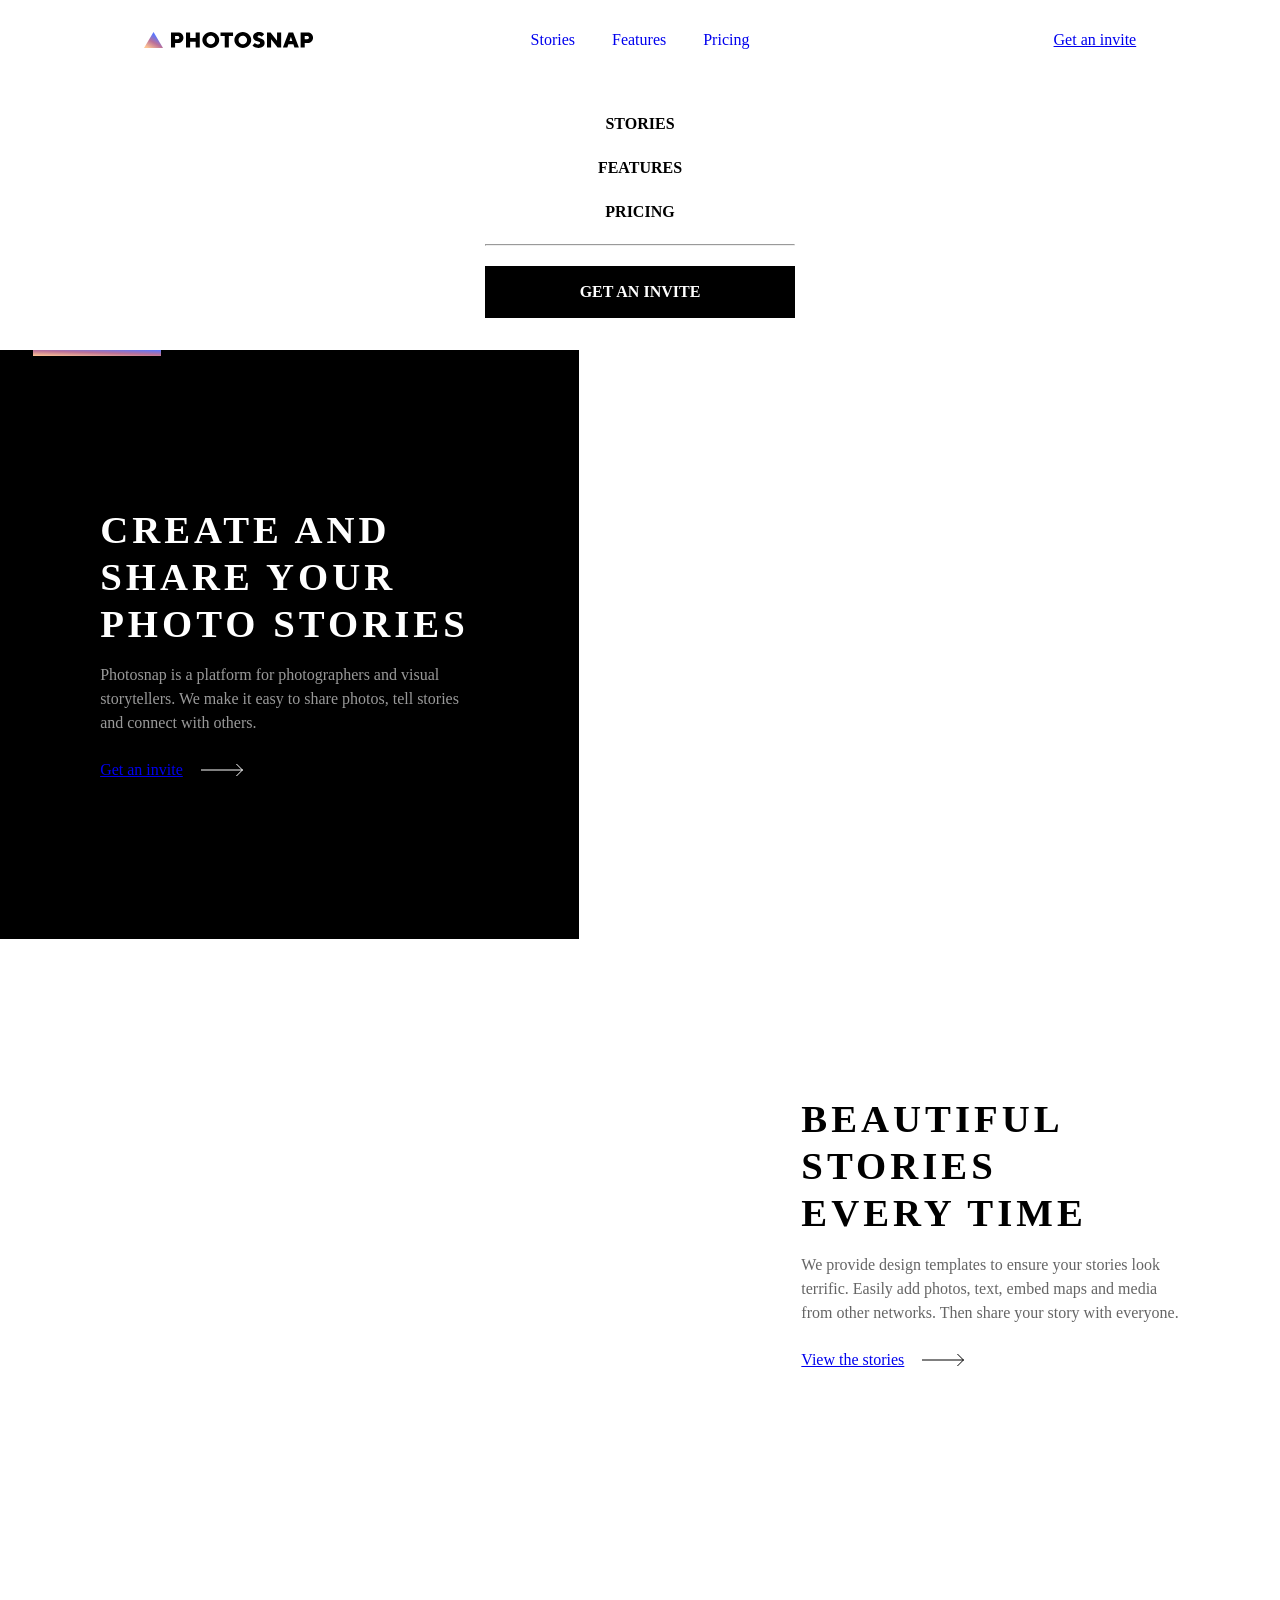
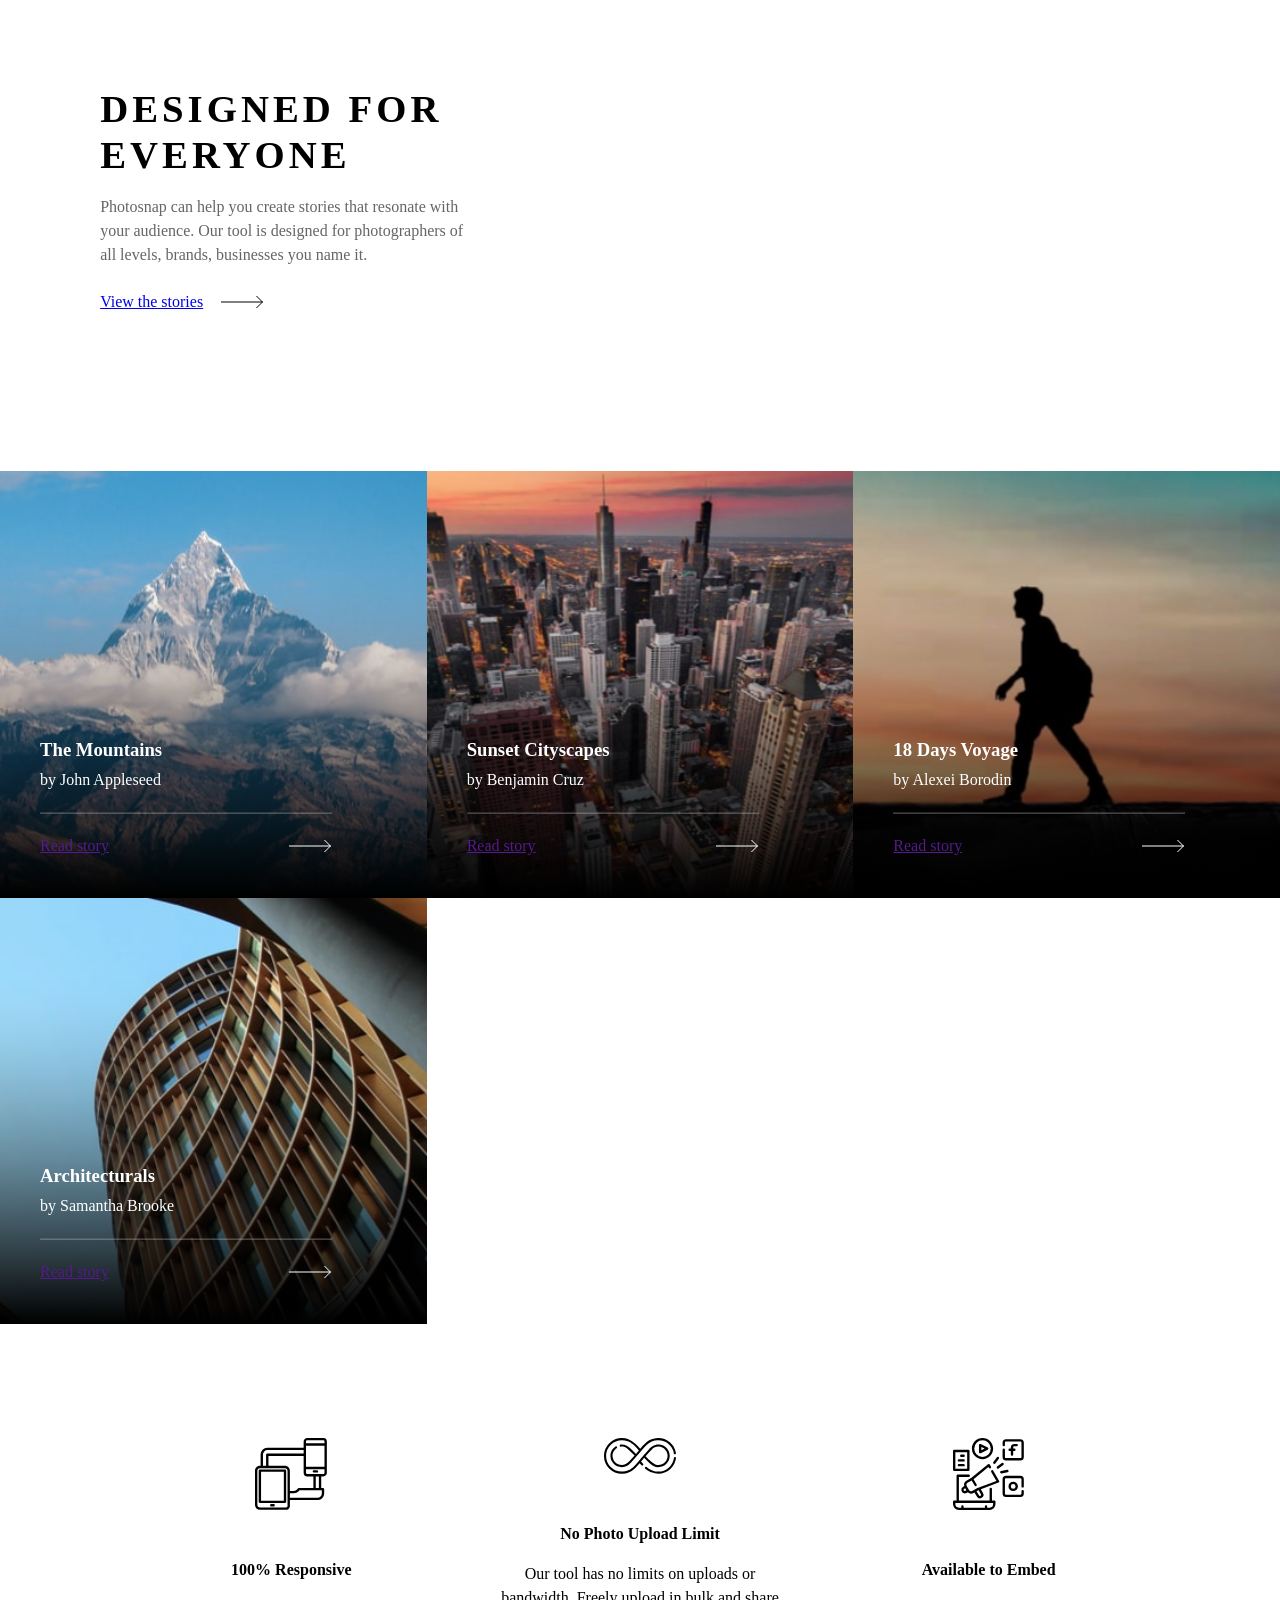
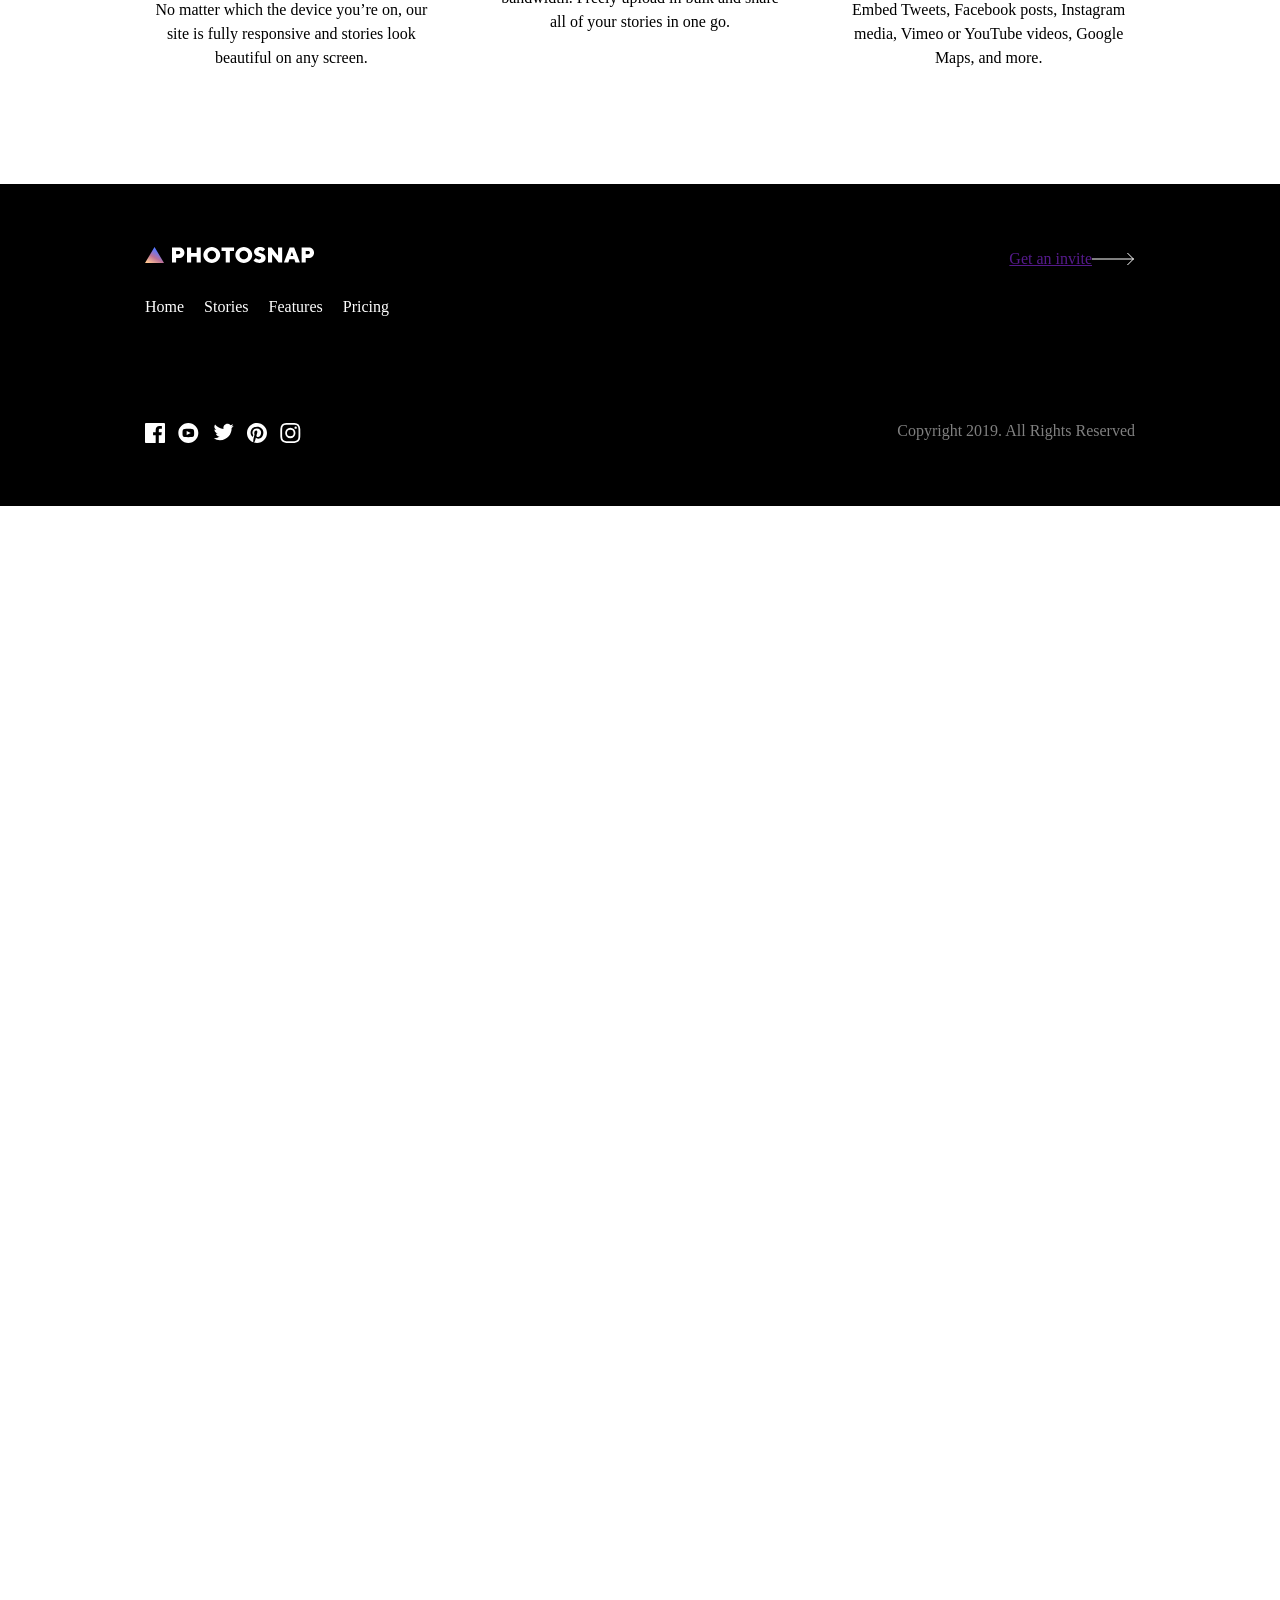
==== commit 8615f880: "mobile menu styling" ====
--- a/index.html
+++ b/index.html
@@ -24,7 +24,23 @@
       </ul>
     </nav>
     <a href="pricing.html" class="invite-header-link">Get an invite</a>
+    <svg class="menu-icon" id="menu-icon"
+      aria-roledescription="mobile menu icon" xmlns="http://www.w3.org/2000/svg"
+      width="20" height="6">
+      <g fill-rule="evenodd">
+        <path d="M0 0h20v1H0zM0 5h20v1H0z" />
+      </g>
+    </svg>
   </header>
+  <nav class="mobile-menu">
+    <ul>
+      <li><a href="stories.html">Stories</a></li>
+      <li><a href="features.html">Features</a></li>
+      <li><a href="pricing.html">Pricing</a></li>
+    </ul>
+    <hr>
+    <a href="pricing.html" class="mobile-invite-link">Get an invite</a>
+  </nav>
   <main class="content-wrapper" id="content-wrapper">
     <section class="content_container hero">
       <div class="content_copy">
--- a/styles/css/style.css
+++ b/styles/css/style.css
@@ -6,6 +6,12 @@
   padding: 1.75rem clamp(1.5rem, 13.239vw - 1.603rem, 10.313rem);
   background-color: #fff;
 }
+header .menu-icon {
+  display: none;
+}
+header .menu-icon:hover {
+  cursor: pointer;
+}
 header .header-logo {
   align-self: center;
 }
@@ -28,6 +34,19 @@
 }
 header .invite-header-link {
   justify-self: end;
+}
+@media screen and (width <= 768px) {
+  header .menu-icon {
+    display: block;
+    grid-area: 1/3/2/4;
+    justify-self: end;
+  }
+  header nav {
+    display: none;
+  }
+  header .invite-header-link {
+    display: none;
+  }
 }
 
 footer {
@@ -82,6 +101,43 @@
 footer span {
   color: #fff;
   opacity: 0.5;
+}
+@media screen and (width >= 768px) {
+  footer {
+    display: grid;
+    grid-template-columns: repeat(3, 1fr);
+    grid-template-rows: 1fr 100px 1fr;
+  }
+  footer img {
+    grid-area: 1/1/2/2;
+  }
+  footer .social-links {
+    grid-area: 3/1/4/2;
+    margin: 0;
+    justify-self: start;
+    align-self: end;
+  }
+  footer span {
+    grid-area: 3/3/4/4;
+    justify-self: end;
+    align-self: end;
+    margin: 0;
+  }
+  footer .footer-invite-container {
+    grid-area: 1/3/2/4;
+    align-self: start;
+    justify-self: end;
+    margin: 0;
+  }
+  footer .footer-nav {
+    grid-area: 2/1/3/4;
+    margin: 0;
+    align-self: start;
+  }
+  footer .footer-nav ul {
+    display: flex;
+    flex-direction: row;
+  }
 }
 
 .cta-beta_container {
@@ -201,6 +257,275 @@
   margin-bottom: 16px;
 }
 
+.page-hero {
+  display: flex;
+  flex-direction: column;
+}
+.page-hero picture img {
+  width: 100%;
+  height: 100%;
+  -o-object-fit: contain;
+     object-fit: contain;
+}
+.page-hero .page-hero_copy {
+  background-color: #000;
+  color: #fff;
+  padding: clamp(4.5rem, 2.299rem + 9.39vw, 10.75rem) clamp(1.75rem, -0.099rem + 7.887vw, 7rem);
+  position: relative;
+}
+.page-hero .page-hero_copy .gradient {
+  position: absolute;
+  top: 0;
+  left: 33px;
+  width: 128px;
+  height: 6px;
+  background: linear-gradient(2deg, rgb(255, 197, 147) 0%, rgb(188, 113, 152) 52%, rgb(90, 119, 255) 100%);
+}
+@media screen and (width >= 768px) {
+  .page-hero {
+    display: grid;
+    grid-template-columns: 1fr auto;
+    grid-template-rows: 1fr;
+  }
+  .page-hero picture {
+    order: 2;
+  }
+  .page-hero .page-hero_copy {
+    order: 1;
+  }
+  .page-hero .page-hero_copy .gradient {
+    top: 173px;
+    left: 0;
+    height: 144px;
+    width: 8px;
+  }
+}
+
+.pricing-block, .pricing-block__pro {
+  padding: 56px 22px 40px 22px;
+  display: flex;
+  flex-direction: column;
+  align-items: center;
+  text-align: center;
+  gap: 40px;
+  background-color: #f5f5f5;
+}
+.pricing-block__pro, .pricing-block__pro__pro {
+  position: relative;
+  background-color: #000;
+  color: #fff;
+}
+@media screen and (width > 1440px) {
+  .pricing-block__pro, .pricing-block__pro__pro {
+    padding: 68px 40px 70px 40px;
+  }
+}
+.pricing-block__pro .gradient, .pricing-block__pro__pro .gradient {
+  position: absolute;
+  top: 0;
+  left: 0;
+  width: 100%;
+  height: 6px;
+  background: linear-gradient(2deg, rgb(255, 197, 147) 0%, rgb(188, 113, 152) 52%, rgb(90, 119, 255) 100%);
+}
+@media screen and (width >= 768px) and (width <= 1440px) {
+  .pricing-block, .pricing-block__pro {
+    display: grid;
+    grid-template-columns: repeat(2, 300px);
+    grid-template-rows: 95px 1fr;
+    text-align: left;
+    padding: 40px 48px 40px 40px;
+  }
+  .pricing-block .cost-container, .pricing-block__pro .cost-container {
+    align-self: start;
+    justify-self: end;
+  }
+}
+
+.pricing-switch_container {
+  display: flex;
+  flex-direction: row;
+  align-items: center;
+  gap: 32px;
+}
+
+input:where([type=checkbox][role=switch]) {
+  cursor: pointer;
+  -webkit-appearance: none;
+     -moz-appearance: none;
+          appearance: none;
+  position: relative;
+  font-size: inherit;
+  width: 64px;
+  height: 32px;
+  box-sizing: content-box;
+  border: 1px solid #DFDFDF;
+  border-radius: 2em;
+  vertical-align: text-bottom;
+  margin: auto;
+  color: #000;
+  background-color: #DFDFDF;
+}
+input:where([type=checkbox][role=switch])::before {
+  content: "";
+  position: absolute;
+  top: 50%;
+  left: 0;
+  transform: translate(0, -50%);
+  box-sizing: border-box;
+  width: 1.5em;
+  height: 1.5em;
+  margin: 0 0.15em;
+  border: 1px solid;
+  border-radius: 50%;
+  background-color: #000;
+  transition: left 0.3s ease-in;
+}
+input:where([type=checkbox][role=switch]):checked::before {
+  left: 32px;
+}
+
+.feature-table_container {
+  display: flex;
+  align-items: center;
+  justify-content: center;
+  margin-bottom: clamp(4rem, 1.887rem + 9.014vw, 10rem);
+}
+.feature-table_container .mobile_comparisons table {
+  text-align: left;
+  table-layout: fixed;
+  width: 90%;
+  margin: 10px auto;
+  border-collapse: collapse;
+}
+.feature-table_container .mobile_comparisons table thead {
+  border-bottom: 2px solid #000;
+}
+.feature-table_container .mobile_comparisons table thead tr {
+  border: none;
+}
+.feature-table_container .mobile_comparisons table tbody {
+  display: flex;
+  flex-direction: column;
+  gap: 24px;
+}
+.feature-table_container .mobile_comparisons table tbody tr {
+  display: grid;
+  grid-template-columns: repeat(3, 1fr);
+  grid-template-rows: 16px 1fr;
+  border-bottom: 1px solid #D8D8D8;
+  row-gap: 16px;
+}
+.feature-table_container .mobile_comparisons table tbody tr th {
+  grid-area: 1/1/2/4;
+}
+.feature-table_container .mobile_comparisons table tbody tr td {
+  margin-bottom: 24px;
+}
+.feature-table_container .mobile_comparisons table tbody tr td:first-child {
+  grid-area: 2/1/3/2;
+}
+@media screen and (width >= 768px) {
+  .feature-table_container .mobile_comparisons {
+    display: none;
+  }
+}
+@media screen and (width < 768px) {
+  .feature-table_container .comparisons {
+    display: none;
+  }
+}
+.feature-table_container .comparisons table {
+  text-align: left;
+  table-layout: fixed;
+  width: 90%;
+  margin: 10px auto;
+  border-collapse: collapse;
+}
+.feature-table_container .comparisons table caption {
+  caption-side: top;
+  padding-bottom: 64px;
+  font-size: 40px;
+  font-weight: 700;
+  text-transform: uppercase;
+}
+@media screen and (width >= 1440px) {
+  .feature-table_container .comparisons table {
+    width: 50%;
+    margin: 50px auto;
+  }
+}
+.feature-table_container .comparisons table thead {
+  border-bottom: 1px solid #000;
+}
+.feature-table_container .comparisons table thead th {
+  padding-bottom: 24px;
+}
+.feature-table_container .comparisons table thead th:not(:first-child) {
+  margin: 0 auto;
+}
+.feature-table_container .comparisons table tbody tr {
+  border-bottom: 1px solid #D8D8D8;
+}
+.feature-table_container .comparisons table tbody tr td {
+  padding: 24px 0;
+}
+.feature-table_container .comparisons table tbody tr td svg {
+  margin-left: 0px;
+}
+.feature-table_container .comparisons table tbody tr td:nth-child(2) svg {
+  margin-left: 10px;
+}
+.feature-table_container .comparisons table tbody tr td:nth-child(3) svg {
+  margin-left: 5px;
+}
+.feature-table_container .comparisons table tbody tr td:nth-child(4) svg {
+  margin-left: 20px;
+}
+
+.mobile-menu {
+  display: flex;
+  flex-direction: column;
+  align-items: center;
+  justify-content: center;
+  text-align: center;
+  padding: 32px;
+}
+.mobile-menu ul {
+  padding: 0;
+  margin-bottom: 20px;
+}
+.mobile-menu ul li {
+  list-style: none;
+  text-transform: uppercase;
+}
+.mobile-menu ul li:not(:last-child) {
+  margin-bottom: 20px;
+}
+.mobile-menu ul li a {
+  text-decoration: none;
+  color: #000;
+  font-weight: 700;
+}
+.mobile-menu ul li a:hover {
+  cursor: pointer;
+}
+.mobile-menu hr {
+  width: 310px;
+  height: 1px;
+  background-color: #979797;
+  margin-bottom: 20px;
+}
+.mobile-menu .mobile-invite-link {
+  color: #fff;
+  background-color: #000;
+  padding: 14px 69px;
+  text-decoration: none;
+  text-transform: uppercase;
+  font-weight: 700;
+  width: 310px;
+}
+
 .content-wrapper {
   display: flex;
   flex-direction: column;
@@ -325,4 +650,92 @@
          column-gap: 30px;
     row-gap: 104px;
   }
+}
+
+.stories-hero picture img {
+  width: 100%;
+  height: 100%;
+  -o-object-fit: contain;
+     object-fit: contain;
+}
+.stories-hero .stories-hero-copy_container {
+  background-color: #000;
+  color: #fff;
+  padding: clamp(3rem, 1.371rem + 6.948vw, 7.625rem) clamp(1.75rem, -0.099rem + 7.887vw, 7rem);
+  display: flex;
+  flex-direction: column;
+  gap: 16px;
+}
+.stories-hero .stories-hero-copy_container p {
+  margin-bottom: 8px;
+}
+.stories-hero .stories-hero-copy_container .read-story-container {
+  display: flex;
+  flex-direction: row;
+  align-items: center;
+  gap: 16px;
+}
+@media screen and (width >= 768px) {
+  .stories-hero .stories-hero-copy_container {
+    padding: 0;
+    position: absolute;
+    left: 40px;
+    top: 50%;
+    background-color: transparent;
+    transform: translateY(-50%);
+    width: 387px;
+  }
+}
+
+.stories-container {
+  display: flex;
+  flex-direction: column;
+}
+@media screen and (width >= 768px) {
+  .stories-container {
+    display: grid;
+    grid-template-columns: repeat(2, 1fr);
+  }
+}
+@media screen and (width >= 1440px) {
+  .stories-container {
+    grid-template-columns: repeat(4, 1fr);
+    grid-template-rows: repeat(4, 1fr);
+  }
+}
+
+.pricing_container {
+  padding-top: clamp(4rem, 2.768rem + 5.258vw, 7.5rem);
+  padding-left: clamp(1.75rem, -1.265rem + 12.864vw, 10.313rem);
+  padding-right: clamp(1.75rem, -1.265rem + 12.864vw, 10.313rem);
+  padding-bottom: clamp(4rem, 1.887rem + 9.014vw, 10rem);
+  display: flex;
+  flex-direction: column;
+  align-items: center;
+  justify-content: center;
+  gap: clamp(2.5rem, 2.324rem + 0.751vw, 3rem);
+}
+.pricing_container .pricing-blocks-container {
+  display: grid;
+  grid-template-columns: 1fr;
+  grid-template-rows: repeat(3, 1fr);
+  row-gap: 24px;
+}
+@media screen and (width > 1440px) {
+  .pricing_container .pricing-blocks-container {
+    grid-template-columns: repeat(3, 1fr);
+    grid-template-rows: 30px 1fr 30px;
+    -moz-column-gap: 32px;
+         column-gap: 32px;
+    align-content: center;
+  }
+  .pricing_container .pricing-blocks-container .pricing-block {
+    grid-area: 2/1/3/2;
+  }
+  .pricing_container .pricing-blocks-container .pricing-block:nth-child(3) {
+    grid-area: 2/3/3/4;
+  }
+  .pricing_container .pricing-blocks-container .pricing-block__pro {
+    grid-area: 1/2/4/3;
+  }
 }
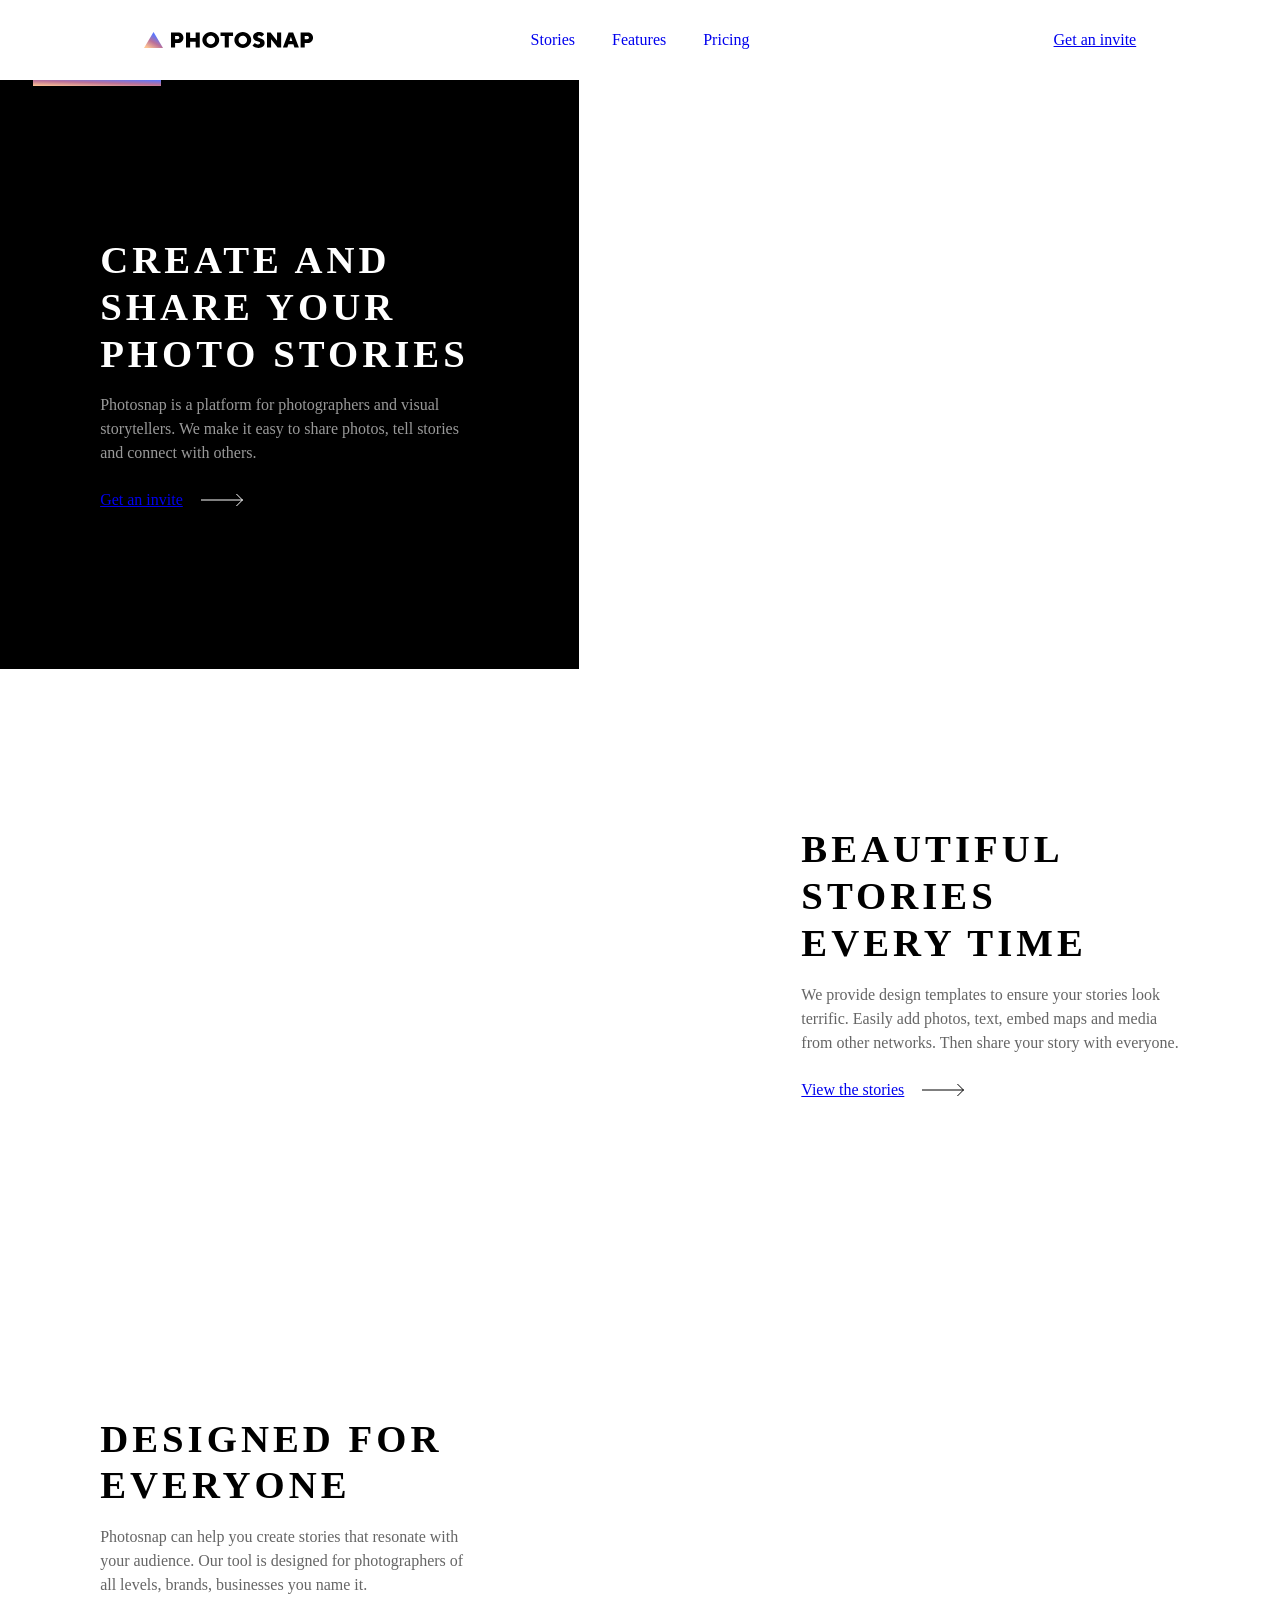
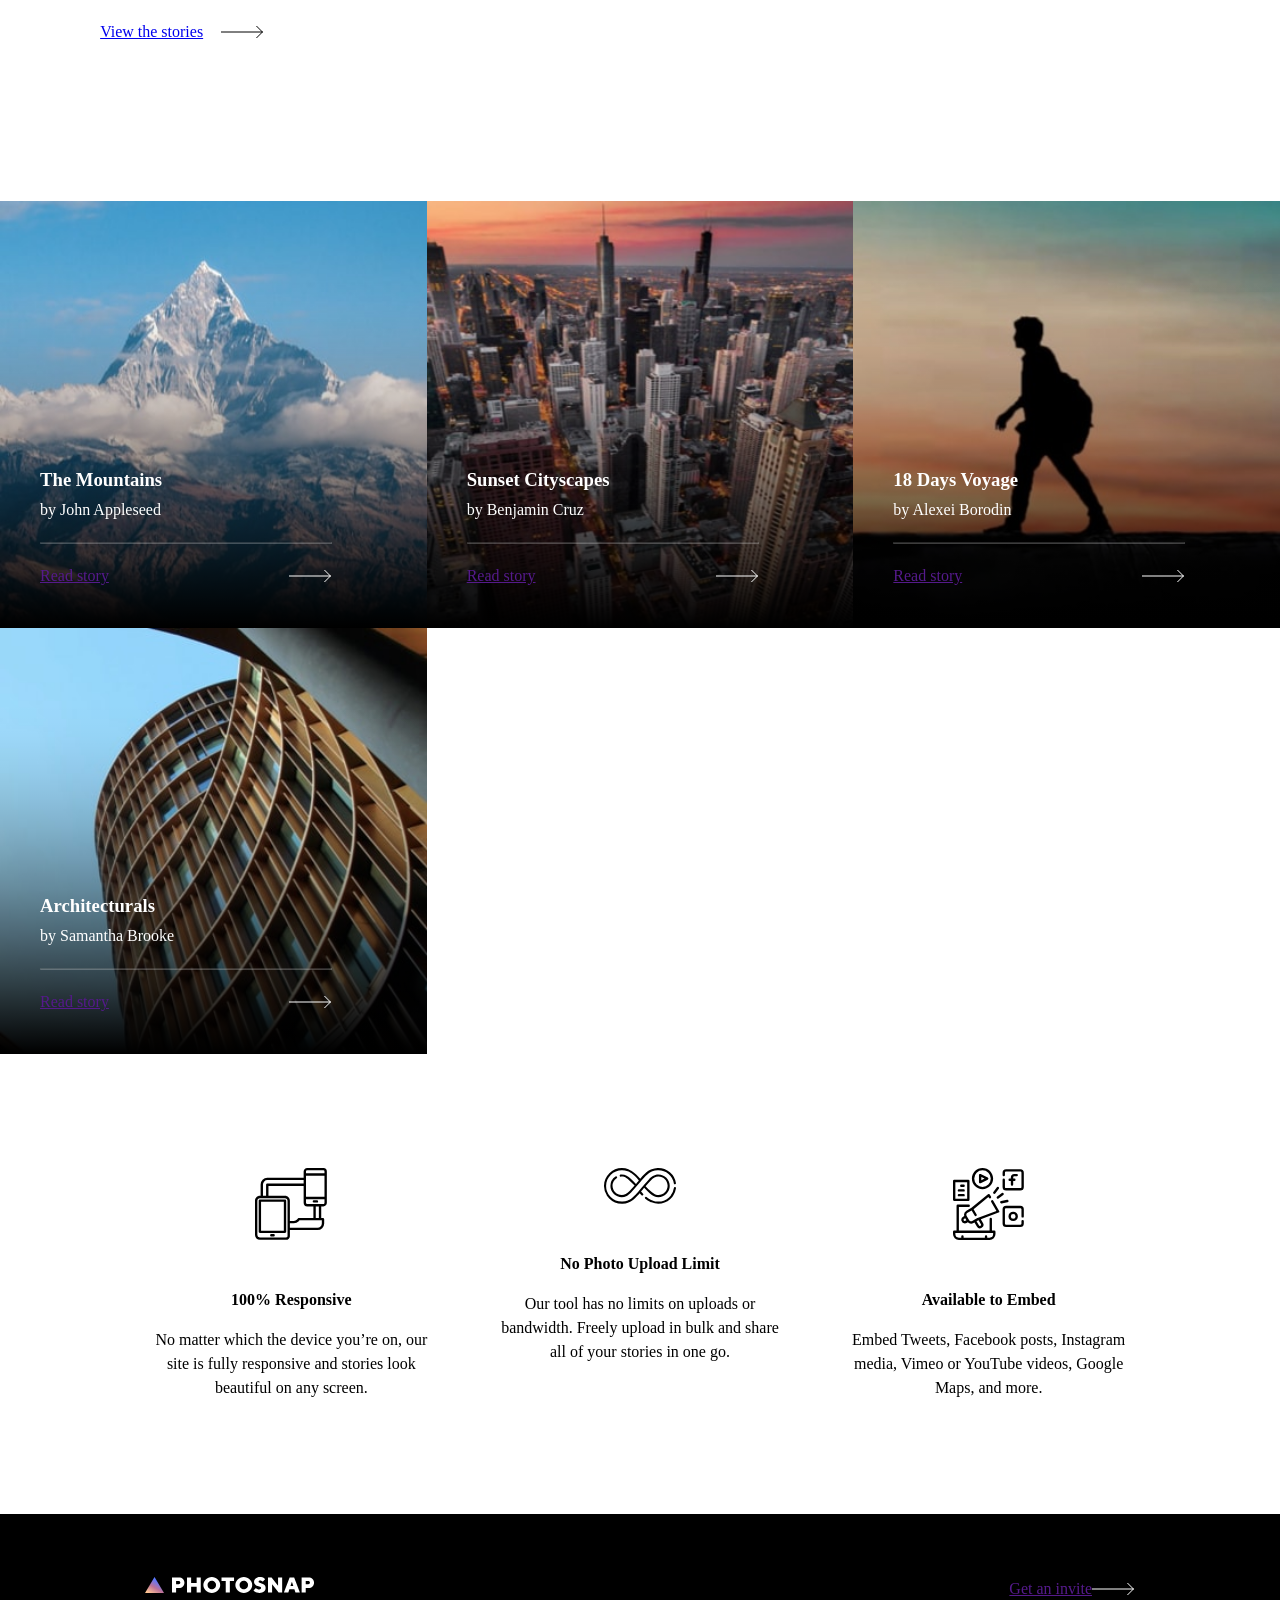
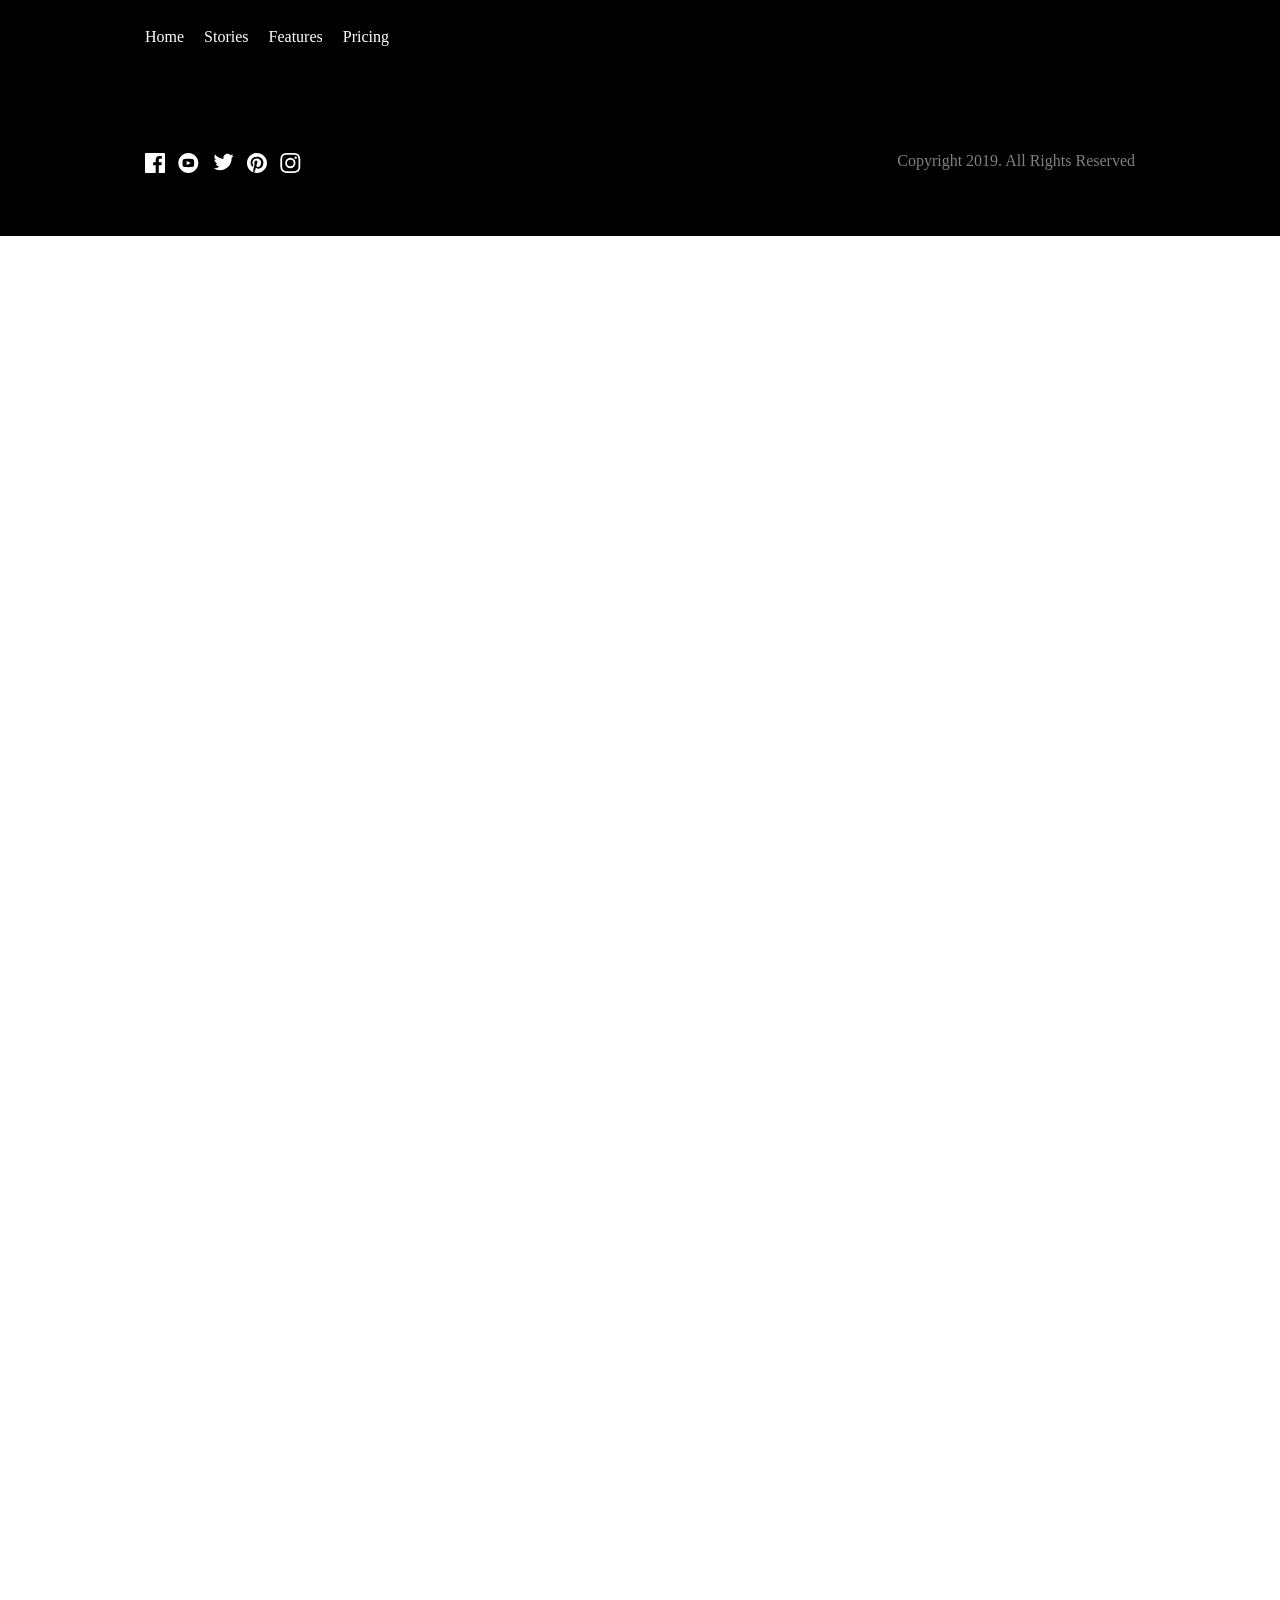
==== commit 5a7c67e0: "working on the mobile menu" ====
--- a/index.html
+++ b/index.html
@@ -339,6 +339,7 @@
     <span class="copyright">Copyright 2019. All Rights Reserved</span>
 
   </footer>
+  <script src="./js/menu.js"></script>
 </body>
 
 </html>
--- a/styles/css/style.css
+++ b/styles/css/style.css
@@ -484,12 +484,17 @@
 }
 
 .mobile-menu {
-  display: flex;
+  display: none;
   flex-direction: column;
   align-items: center;
   justify-content: center;
   text-align: center;
   padding: 32px;
+  position: absolute;
+  background-color: #fff;
+  width: 100%;
+  transition: all 0.75s allow-discrete;
+  opacity: 0;
 }
 .mobile-menu ul {
   padding: 0;
@@ -524,6 +529,11 @@
   text-transform: uppercase;
   font-weight: 700;
   width: 310px;
+}
+
+.mobile-anim {
+  opacity: 1;
+  display: flex;
 }
 
 .content-wrapper {
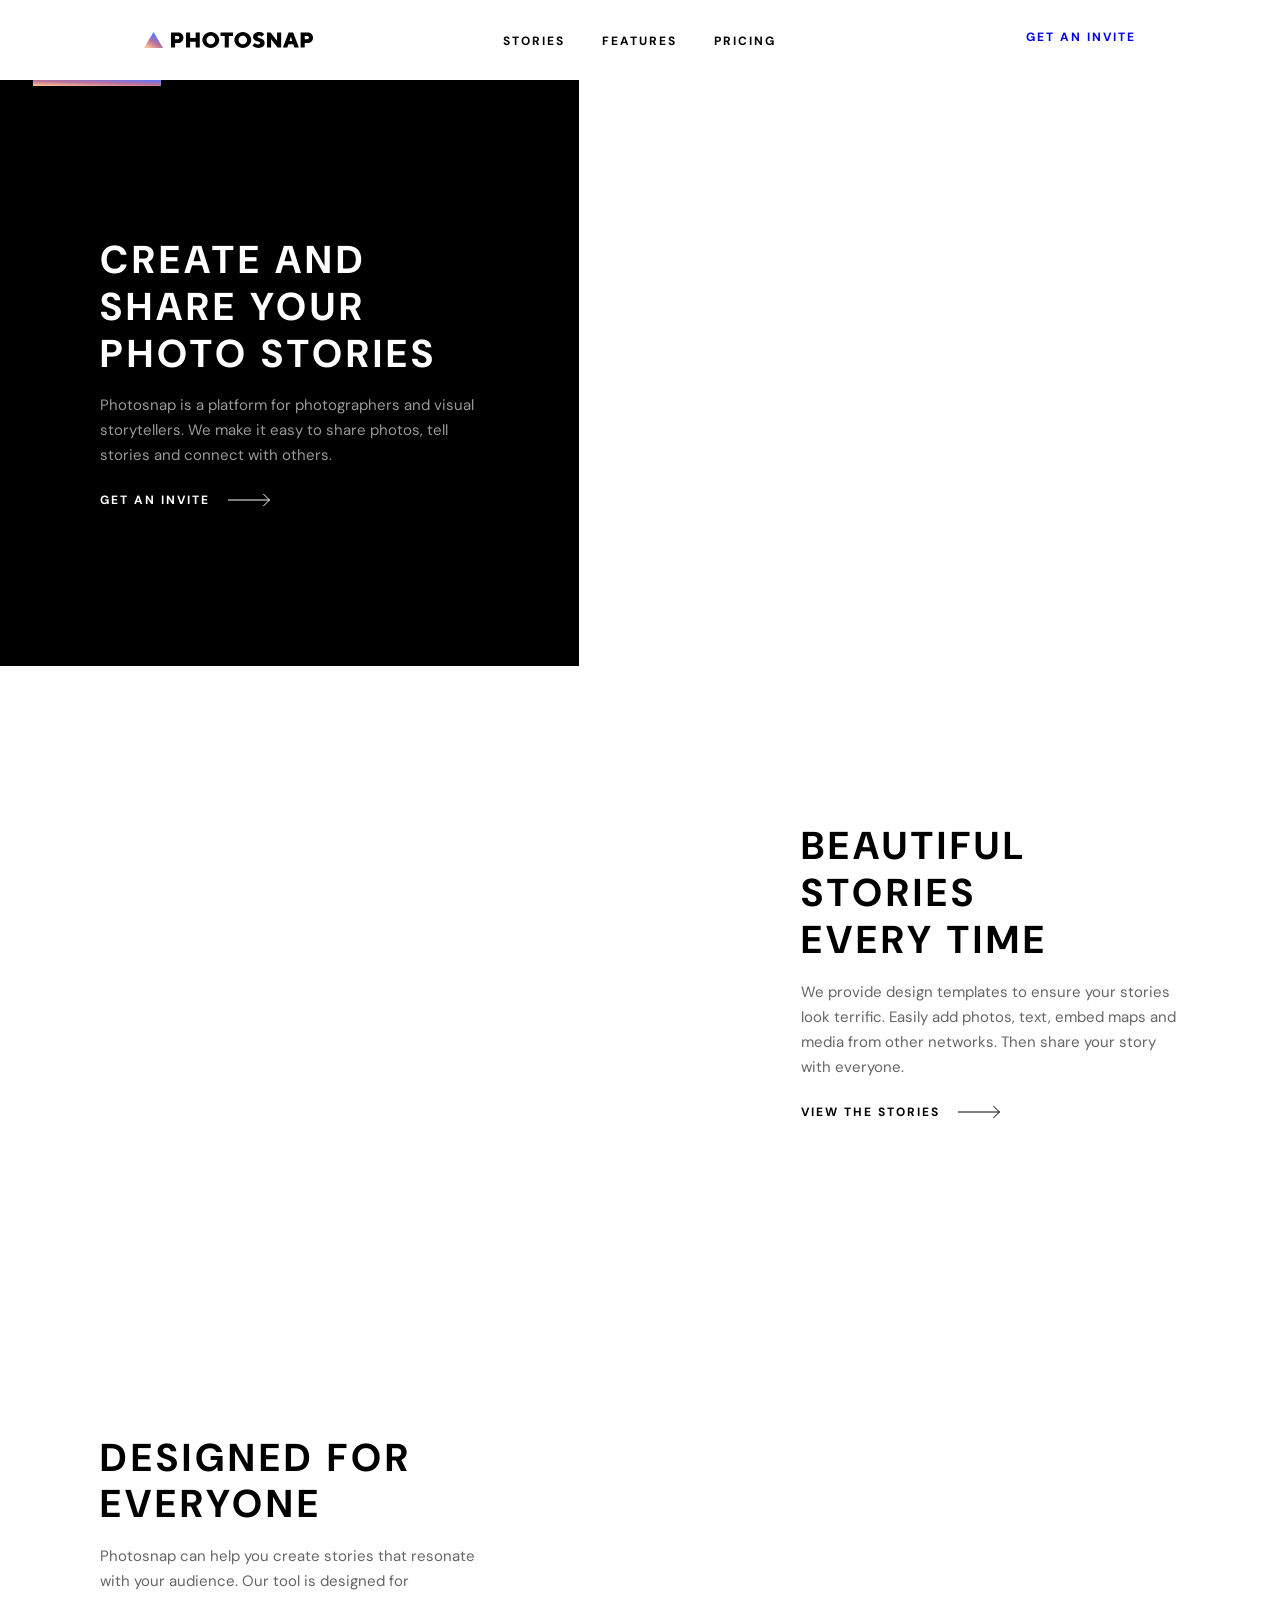
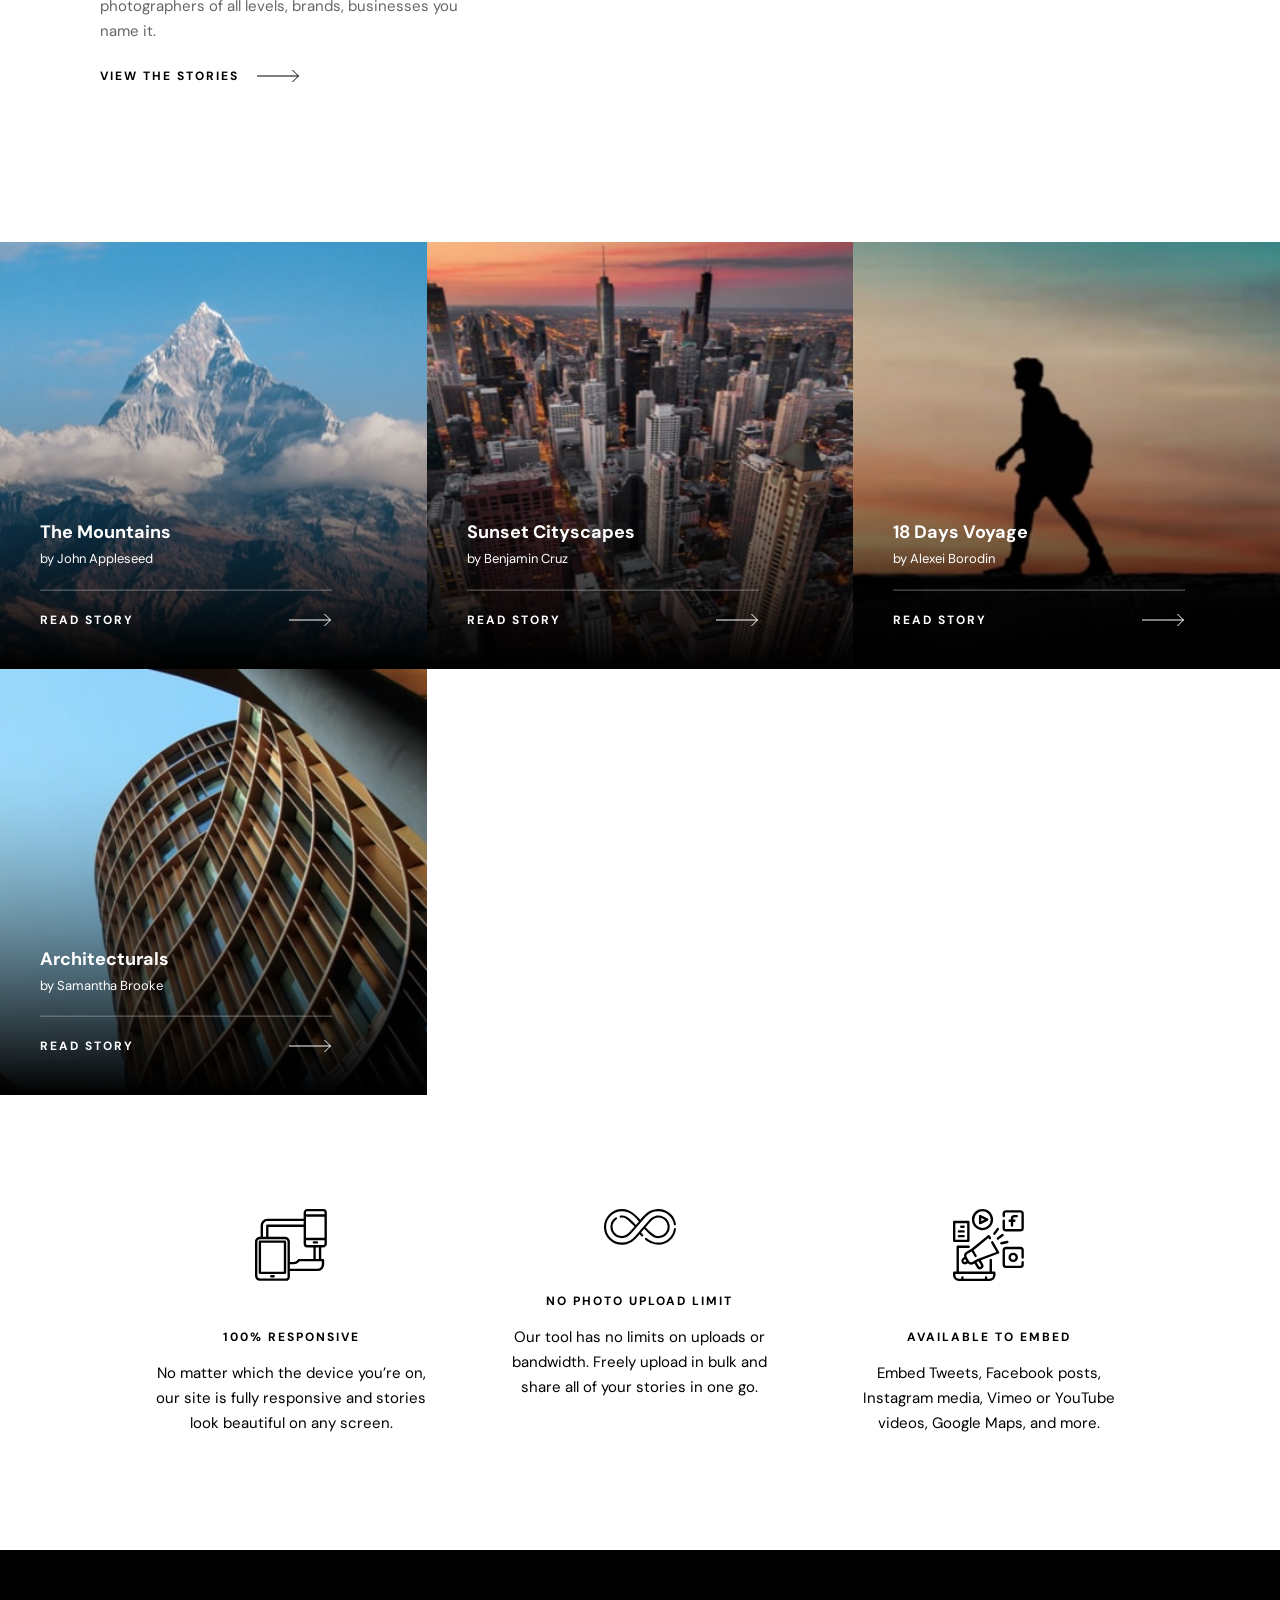
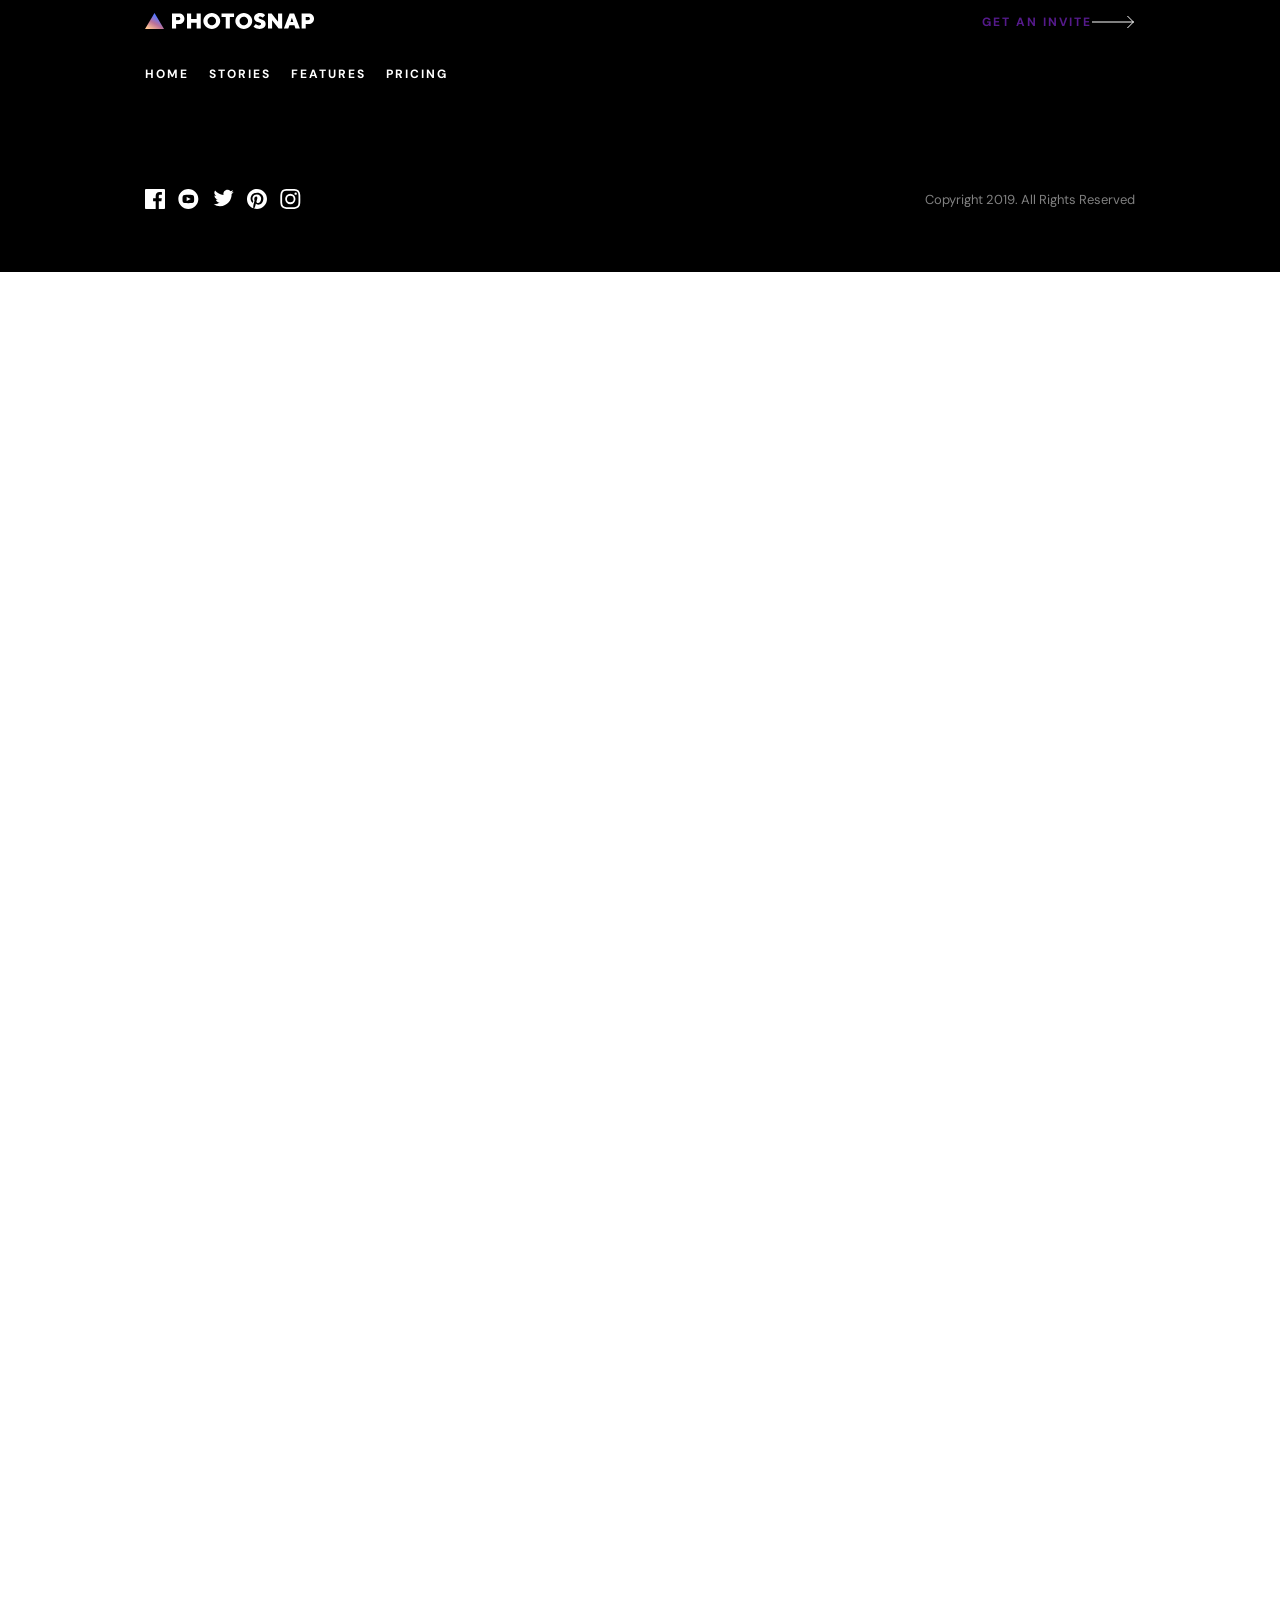
==== commit 4b6c53b5: "footer nav hover styling" ====
--- a/index.html
+++ b/index.html
@@ -251,12 +251,13 @@
         <li><a href="#">
             <svg xmlns="http://www.w3.org/2000/svg" width="20" height="20">
               <defs>
-                <linearGradient id="a" x1="100%" x2="0%" y1="0%" y2="100%">
+                <linearGradient id="facebook_gradient" x1="100%" x2="0%" y1="0%"
+                  y2="100%">
                   <stop offset="0%" stop-color="#63AFDB" />
                   <stop offset="100%" stop-color="#6028F1" />
                 </linearGradient>
               </defs>
-              <path fill="url(#a)"
+              <path fill="url(#facebook_gradient)"
                 d="M18.896 0H1.104C.494 0 0 .494 0 1.104v17.793C0 19.506.494 20 1.104 20h9.58v-7.745H8.076V9.237h2.606V7.01c0-2.583 1.578-3.99 3.883-3.99 1.104 0 2.052.082 2.329.119v2.7h-1.598c-1.254 0-1.496.597-1.496 1.47v1.928h2.989l-.39 3.018h-2.6V20h5.098c.608 0 1.102-.494 1.102-1.104V1.104C20 .494 19.506 0 18.896 0z" />
             </svg>
           </a></li>
@@ -264,12 +265,13 @@
         <li><a href="#">
             <svg xmlns="http://www.w3.org/2000/svg" width="21" height="20">
               <defs>
-                <linearGradient id="a" x1="0%" x2="100%" y1="100%" y2="0%">
+                <linearGradient id="youtube_gradient" x1="0%" x2="100%"
+                  y1="100%" y2="0%">
                   <stop offset="0%" stop-color="#D3205A" />
                   <stop offset="100%" stop-color="#FF5A5A" />
                 </linearGradient>
               </defs>
-              <path fill="url(#a)"
+              <path fill="url(#youtube_gradient)"
                 d="M43.33 0c-5.523 0-10 4.478-10 10 0 5.523 4.477 10 10 10s10-4.477 10-10c0-5.522-4.477-10-10-10zm3.7 14.077c-1.75.12-5.653.12-7.402 0-1.896-.13-2.117-1.059-2.131-4.077.014-3.024.237-3.947 2.131-4.077 1.75-.12 5.652-.12 7.403 0 1.897.13 2.117 1.059 2.132 4.077-.015 3.024-.237 3.947-2.132 4.077zm-5.367-6.029l4.098 1.949-4.098 1.955V8.048z"
                 transform="translate(-33)" />
             </svg>
@@ -278,13 +280,13 @@
         <li><a href="#">
             <svg xmlns="http://www.w3.org/2000/svg" width="21" height="18">
               <defs>
-                <linearGradient id="a" x1="100%" x2="0%" y1="16.979%"
-                  y2="83.021%">
+                <linearGradient id="twitter_gradient" x1="100%" x2="0%"
+                  y1="16.979%" y2="83.021%">
                   <stop offset="0%" stop-color="#65FFEB" />
                   <stop offset="100%" stop-color="#27718A" />
                 </linearGradient>
               </defs>
-              <path fill="url(#a)"
+              <path fill="url(#twitter_gradient)"
                 d="M86.66 3.797a8.192 8.192 0 01-2.357.646 4.11 4.11 0 001.805-2.27 8.22 8.22 0 01-2.606.996 4.096 4.096 0 00-2.995-1.296c-2.65 0-4.596 2.472-3.998 5.038a11.648 11.648 0 01-8.457-4.287 4.109 4.109 0 001.27 5.478 4.086 4.086 0 01-1.858-.513c-.045 1.901 1.318 3.68 3.291 4.075a4.113 4.113 0 01-1.853.07 4.106 4.106 0 003.833 2.85 8.25 8.25 0 01-6.075 1.7 11.616 11.616 0 006.29 1.843c7.618 0 11.922-6.434 11.662-12.205a8.354 8.354 0 002.048-2.124z"
                 transform="translate(-66 -1)" />
             </svg>
@@ -293,12 +295,13 @@
         <li><a href="#">
             <svg xmlns="http://www.w3.org/2000/svg" width="20" height="20">
               <defs>
-                <linearGradient id="a" x1="100%" x2="0%" y1="0%" y2="100%">
+                <linearGradient id="pinterest_gradient" x1="100%" x2="0%"
+                  y1="0%" y2="100%">
                   <stop offset="0%" stop-color="#F6C683" />
                   <stop offset="100%" stop-color="#DE3838" />
                 </linearGradient>
               </defs>
-              <path fill="url(#a)"
+              <path fill="url(#pintrest_gradient)"
                 d="M109.99 0c-5.522 0-10 4.477-10 10 0 4.237 2.636 7.855 6.356 9.312-.088-.791-.167-2.005.035-2.868.181-.78 1.172-4.97 1.172-4.97s-.299-.6-.299-1.486c0-1.39.806-2.428 1.81-2.428.852 0 1.264.64 1.264 1.408 0 .858-.546 2.14-.828 3.33-.236.995.5 1.807 1.48 1.807 1.778 0 3.144-1.874 3.144-4.58 0-2.393-1.72-4.068-4.176-4.068-2.845 0-4.515 2.135-4.515 4.34 0 .859.33 1.781.744 2.281a.3.3 0 01.069.288l-.278 1.133c-.044.183-.145.223-.335.134-1.249-.581-2.03-2.407-2.03-3.874 0-3.154 2.292-6.052 6.608-6.052 3.469 0 6.165 2.473 6.165 5.776 0 3.447-2.173 6.22-5.19 6.22-1.013 0-1.965-.525-2.291-1.148l-.623 2.378c-.226.869-.835 1.958-1.244 2.621.937.29 1.931.446 2.962.446 5.523 0 10-4.477 10-10s-4.477-10-10-10z"
                 transform="translate(-100)" />
             </svg>
@@ -307,13 +310,14 @@
         <li><a href="#">
             <svg xmlns="http://www.w3.org/2000/svg" width="21" height="20">
               <defs>
-                <linearGradient id="a" x1="0%" x2="50%" y1="100%" y2="0%">
+                <linearGradient id="instagram_gradient" x1="0%" x2="50%"
+                  y1="100%" y2="0%">
                   <stop offset="0%" stop-color="#FFC593" />
                   <stop offset="51.945%" stop-color="#BC7198" />
                   <stop offset="100%" stop-color="#5A77FF" />
                 </linearGradient>
               </defs>
-              <path fill="url(#a)"
+              <path fill="url(#instagram_gradient)"
                 d="M143.32 1.802c2.67 0 2.987.01 4.042.059 2.71.123 3.976 1.409 4.099 4.099.048 1.054.057 1.37.057 4.04 0 2.672-.01 2.988-.057 4.042-.124 2.687-1.387 3.975-4.1 4.099-1.054.048-1.37.058-4.041.058-2.67 0-2.987-.01-4.04-.058-2.718-.124-3.977-1.416-4.1-4.1-.048-1.054-.058-1.37-.058-4.041 0-2.67.01-2.986.058-4.04.124-2.69 1.387-3.977 4.1-4.1 1.054-.048 1.37-.058 4.04-.058zm0-1.802c-2.716 0-3.056.012-4.123.06-3.631.167-5.65 2.182-5.816 5.817-.05 1.067-.061 1.407-.061 4.123s.012 3.057.06 4.123c.167 3.632 2.182 5.65 5.817 5.817 1.067.048 1.407.06 4.123.06s3.057-.012 4.123-.06c3.629-.167 5.652-2.182 5.816-5.817.05-1.066.061-1.407.061-4.123s-.012-3.056-.06-4.122c-.163-3.629-2.18-5.65-5.816-5.817C146.377.01 146.036 0 143.32 0zm0 4.865a5.135 5.135 0 100 10.27 5.135 5.135 0 000-10.27zm0 8.468a3.333 3.333 0 110-6.666 3.333 3.333 0 010 6.666zm5.338-9.87a1.2 1.2 0 100 2.4 1.2 1.2 0 000-2.4z"
                 transform="translate(-133)" />
             </svg>
--- a/styles/css/style.css
+++ b/styles/css/style.css
@@ -1,3 +1,73 @@
+@import 'https://fonts.googleapis.com/css2?family=DM+Sans:ital,opsz,wght@0,9..40,100..1000;1,9..40,100..1000&display=swap';
+h1, .main-heading {
+  font-family: "DM sans", sans-serif;
+  font-weight: 700;
+  font-size: clamp(2rem, 1.824rem + 0.751vw, 2.5rem);
+  letter-spacing: clamp(0.208rem, 0.19rem + 0.079vw, 0.261rem);
+  line-height: clamp(2.5rem, 2.324rem + 0.751vw, 3rem);
+}
+
+h2 {
+  font-family: "DM Sans", sans-serif;
+  font-weight: 700;
+  font-size: 24px;
+  line-height: 25px;
+}
+
+h3 {
+  font-family: "DM Sans", sans-serif;
+  font-weight: 700;
+  font-size: 18px;
+  line-height: 25px;
+}
+
+h4 {
+  font-family: "DM Sans", sans-serif;
+  font-weight: 700;
+  font-size: 12px;
+  line-height: 16px;
+  letter-spacing: 2px;
+  text-transform: uppercase;
+}
+
+p {
+  font-family: "DM Sans", sans-serif;
+  font-size: 15px;
+  line-height: 25px;
+}
+
+a {
+  font-family: "DM Sans", sans-serif;
+  font-size: 12px;
+  letter-spacing: 2px;
+  font-weight: 700;
+  text-transform: uppercase;
+  text-decoration: none;
+}
+
+.stories_link a {
+  color: #000;
+}
+
+.copy-invite_link a {
+  color: #fff;
+}
+
+.read-story_link {
+  font-family: "DM Sans", sans-serif;
+  font-weight: 700;
+  font-size: 12px;
+  letter-spacing: 2px;
+  text-transform: uppercase;
+  color: #fff;
+}
+
+span {
+  font-family: "DM Sans", sans-serif;
+  font-size: 13px;
+  font-weight: 400;
+}
+
 header {
   display: grid;
   grid-template-columns: repeat(3, 1fr);
@@ -31,6 +101,11 @@
 }
 header nav ul li a {
   text-decoration: none;
+  color: #000;
+  transition: opacity 0.5s ease;
+}
+header nav ul li a:hover {
+  opacity: 0.3;
 }
 header .invite-header-link {
   justify-self: end;
@@ -66,6 +141,7 @@
 footer .social-links ul {
   display: flex;
   flex-direction: row;
+  text-align: center;
   gap: 13.33px;
   margin: 0;
   padding: 0;
@@ -76,6 +152,21 @@
 footer .social-links ul li a svg path {
   fill: #fff;
 }
+footer .social-links ul li:first-child > a > svg:hover > path {
+  fill: url(#facebook_gradient);
+}
+footer .social-links ul li:nth-child(2) > a > svg:hover > path {
+  fill: url(#youtube_gradient);
+}
+footer .social-links ul li:nth-child(3) > a > svg:hover > path {
+  fill: url(#twitter_gradient);
+}
+footer .social-links ul li:nth-child(4) > a > svg:hover > path {
+  fill: url(#pinterest_gradient);
+}
+footer .social-links ul li:nth-child(5) > a > svg:hover > path {
+  fill: url(#instagram_gradient);
+}
 footer .footer-nav {
   margin-bottom: 7.5rem;
 }
@@ -91,6 +182,10 @@
 footer .footer-nav ul li a {
   text-decoration: none;
   color: #fff;
+  transition: opacity 0.5s ease;
+}
+footer .footer-nav ul li a:hover {
+  opacity: 0.3;
 }
 footer .footer-invite-container {
   display: flex;
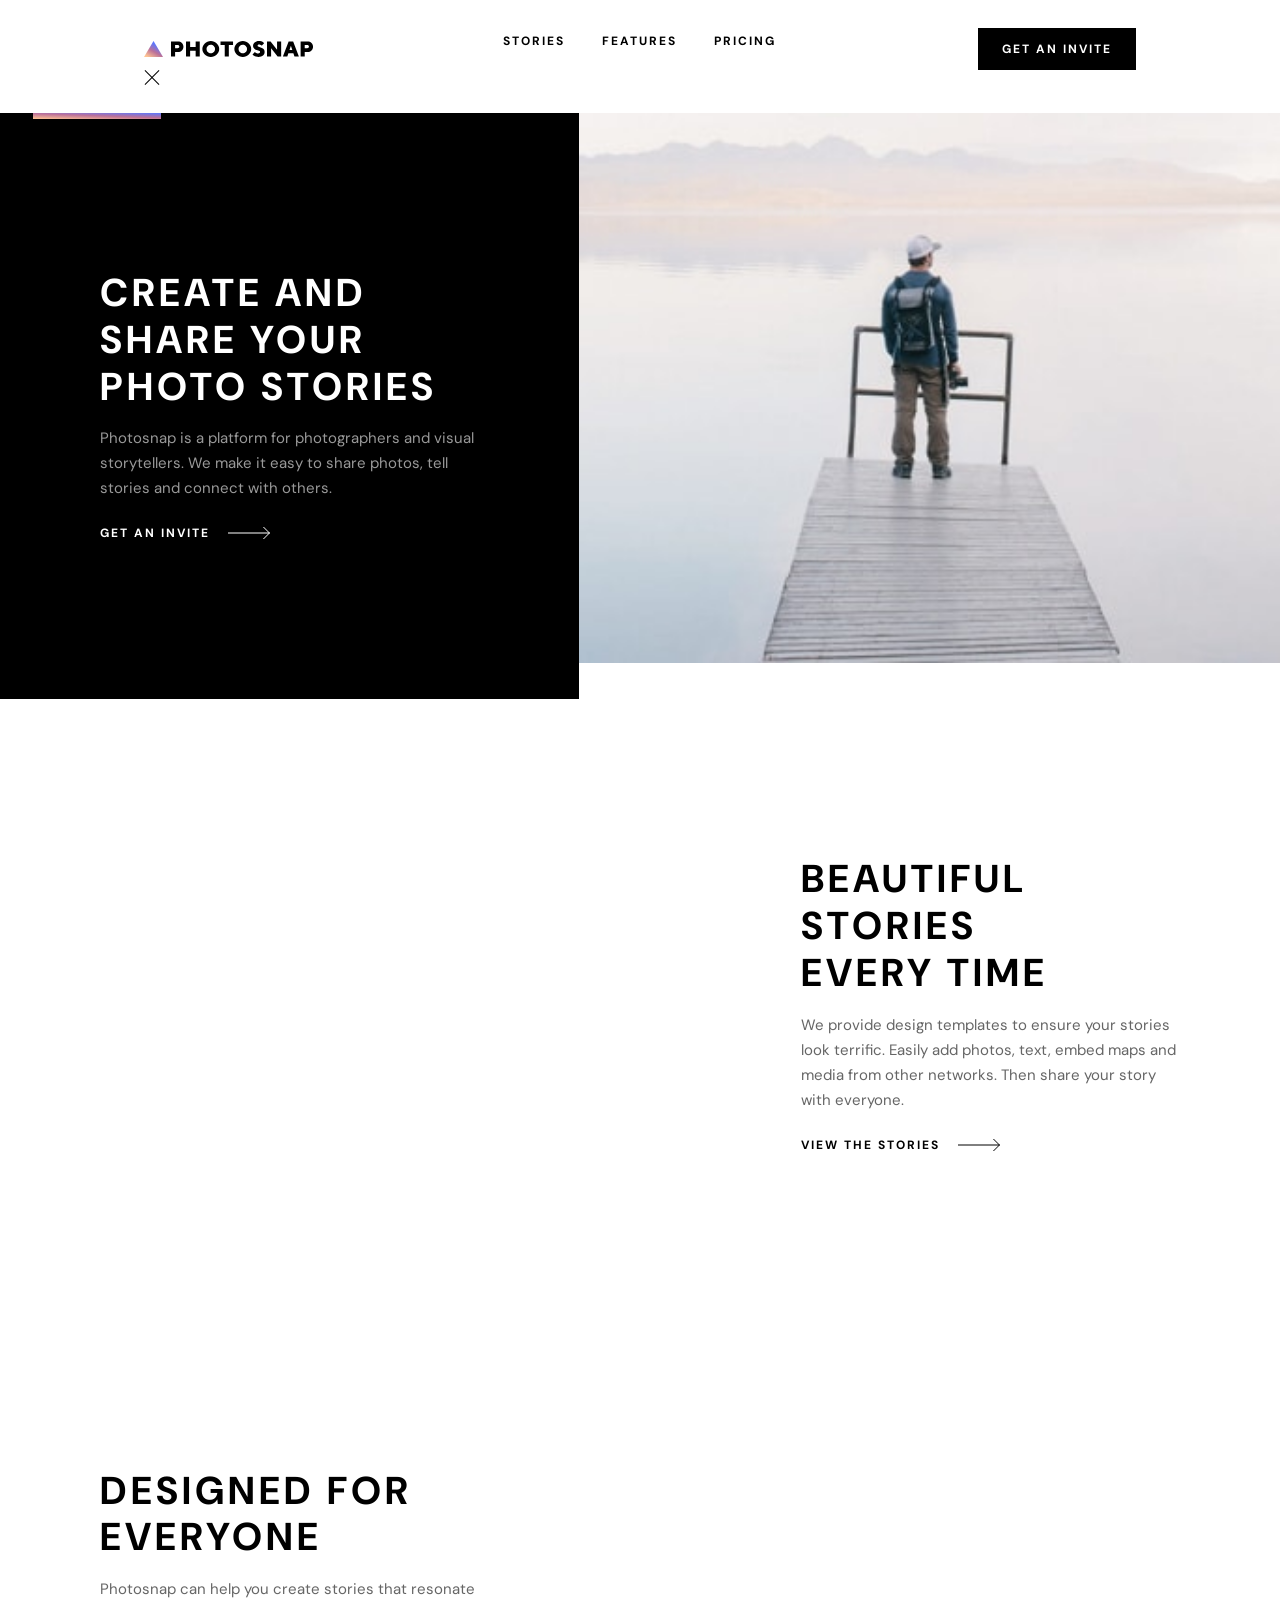
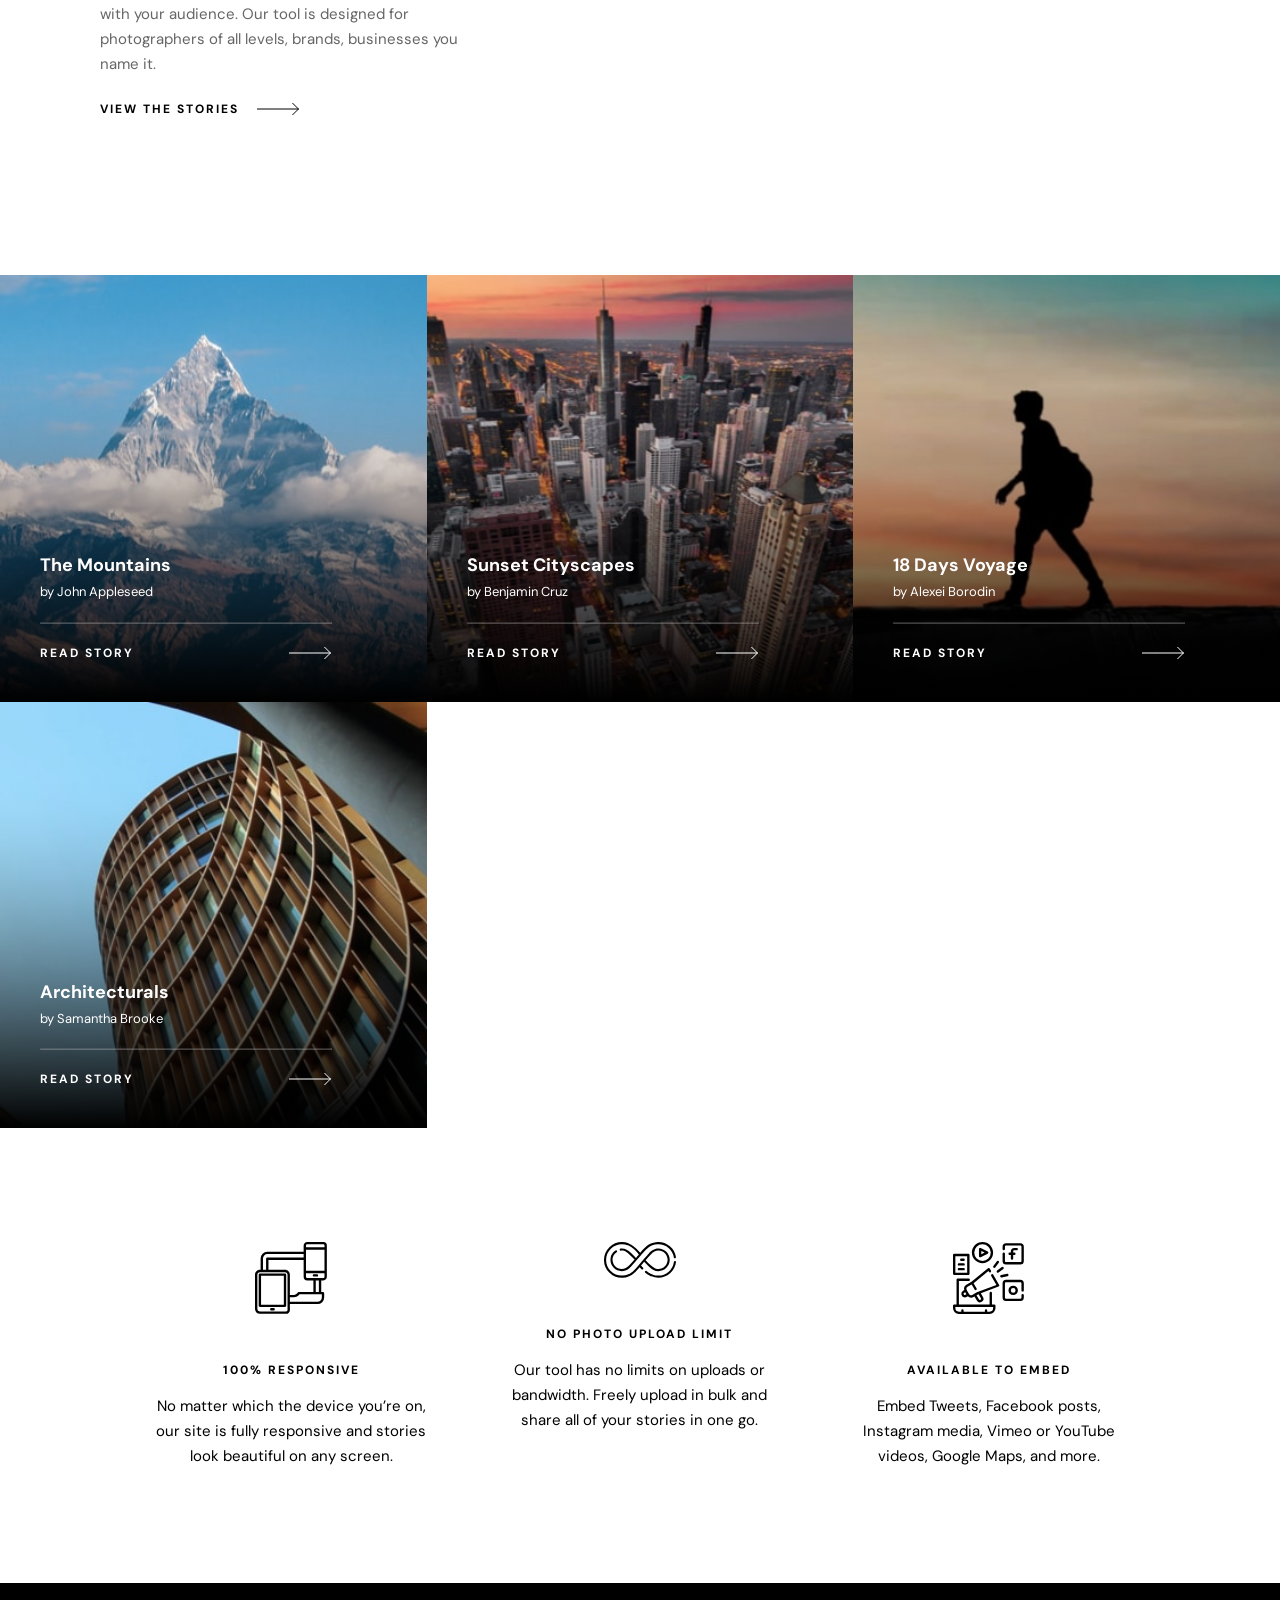
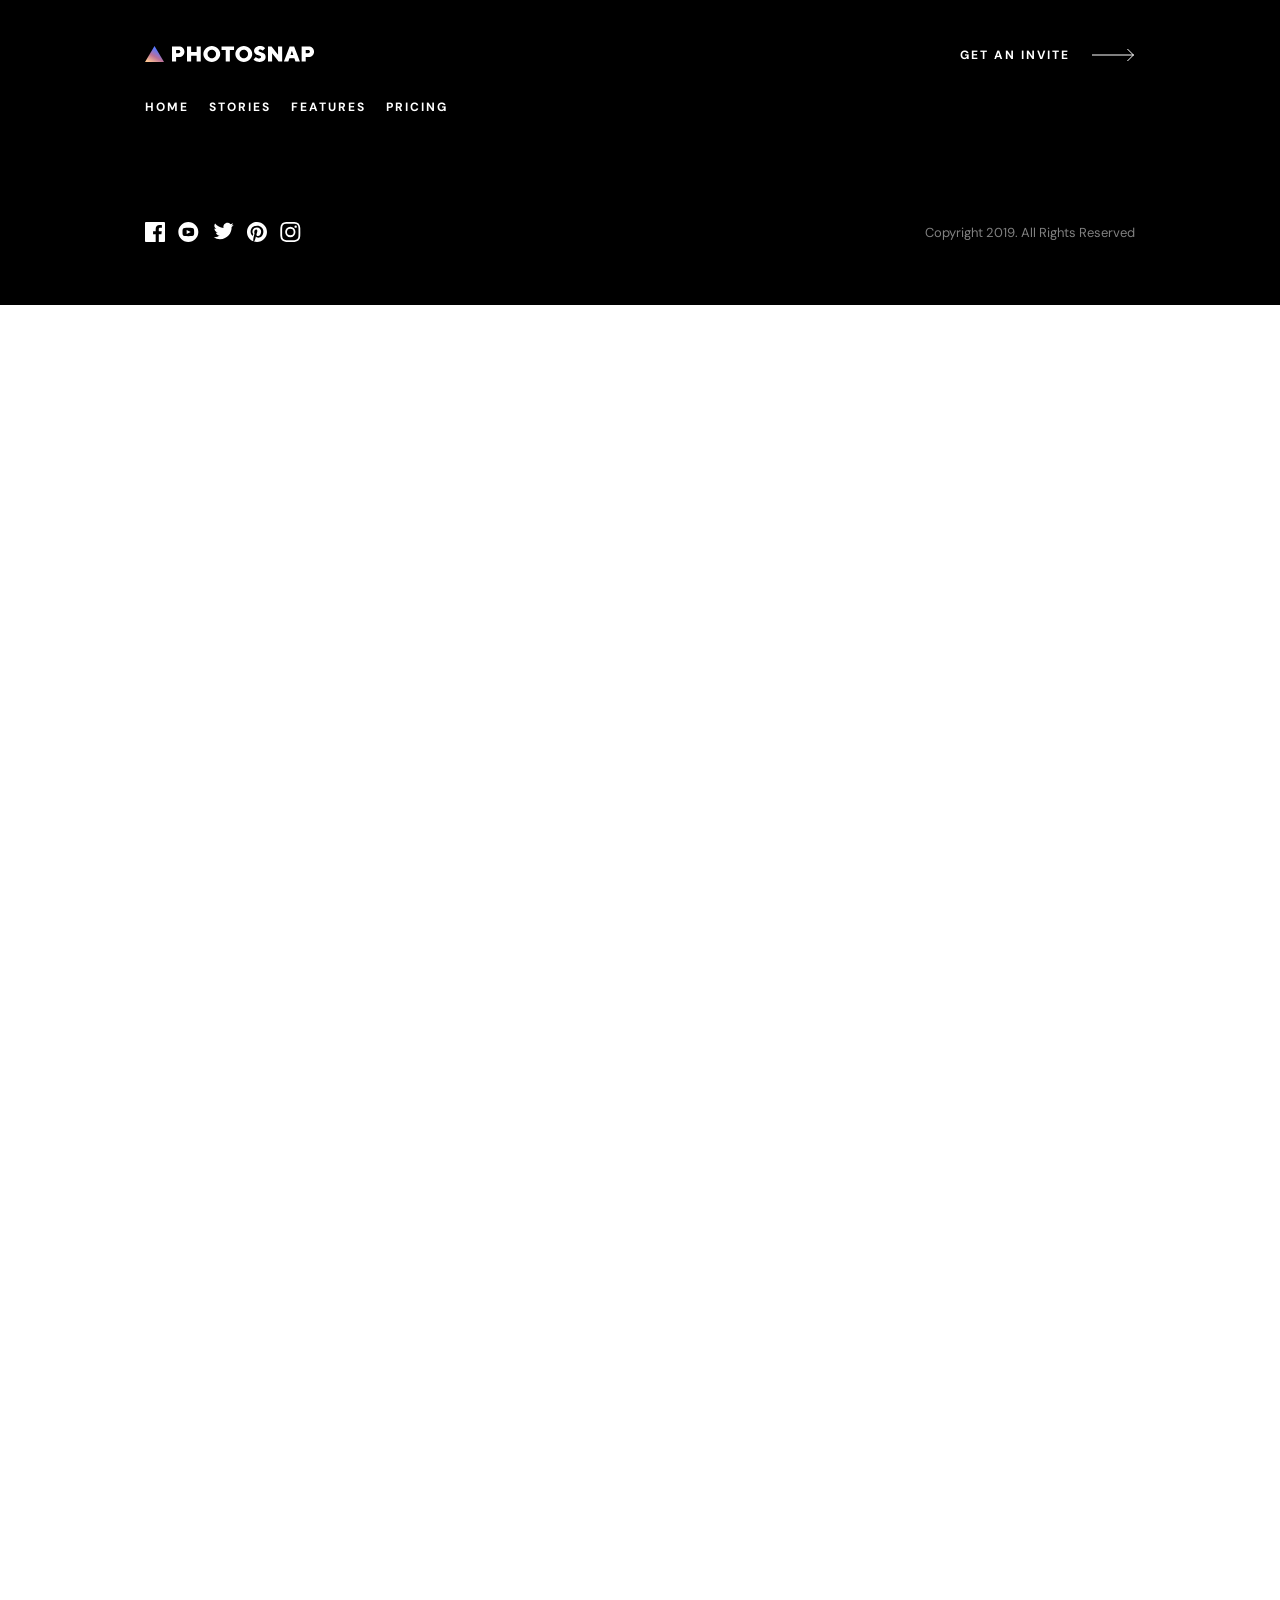
==== commit 81788fa8: "added close menu icon to header plus close menu icon styling" ====
--- a/index.html
+++ b/index.html
@@ -30,6 +30,12 @@
       <g fill-rule="evenodd">
         <path d="M0 0h20v1H0zM0 5h20v1H0z" />
       </g>
+    </svg>
+    <svg class="close-menu-icon" id="close-menu-icon"
+      aria-roledescription="close menu icon" xmlns="http://www.w3.org/2000/svg"
+      width="16" height="15">
+      <path fill-rule="evenodd"
+        d="M14.718.075l.707.707L8.707 7.5l6.718 6.718-.707.707L8 8.207l-6.718 6.718-.707-.707L7.293 7.5.575.782l.707-.707L8 6.793 14.718.075z" />
     </svg>
   </header>
   <nav class="mobile-menu">
@@ -105,7 +111,7 @@
           tool is designed for photographers of all levels, brands, businesses
           you name
           it.</p>
-        <div class="stories_link content_link">
+        <div class="designed_link content_link">
           <a href="stories.html">View the stories</a>
           <svg xmlns="http://www.w3.org/2000/svg" width="43" height="14">
             <g fill="none" fill-rule="evenodd" stroke="#000">
@@ -333,7 +339,7 @@
       </ul>
     </nav>
     <div class="footer-invite-container">
-      <a href="" class="footer-invite_link">Get an invite</a>
+      <a href="#" class="footer-invite_link">Get an invite</a>
       <svg xmlns="http://www.w3.org/2000/svg" width="43" height="14">
         <g fill="none" fill-rule="evenodd" stroke="#fff">
           <path d="M0 7h41.864M35.428 1l6 6-6 6" />
--- a/styles/css/style.css
+++ b/styles/css/style.css
@@ -45,7 +45,7 @@
   text-decoration: none;
 }
 
-.stories_link a {
+.stories_link a, .designed_link a {
   color: #000;
 }
 
@@ -116,6 +116,13 @@
     grid-area: 1/3/2/4;
     justify-self: end;
   }
+  header .close-menu-icon {
+    display: block;
+    grid-area: 1/3/2/4;
+    justify-self: end;
+    display: none;
+    cursor: pointer;
+  }
   header nav {
     display: none;
   }
@@ -192,6 +199,14 @@
   flex-direction: row;
   align-items: center;
   margin-bottom: 2.125rem;
+  gap: 22px;
+  cursor: pointer;
+}
+footer .footer-invite-container a {
+  color: #fff;
+}
+footer .footer-invite-container:hover > a {
+  border-bottom: 1px solid #fff;
 }
 footer span {
   color: #fff;
@@ -261,12 +276,14 @@
   color: #fff;
   font-weight: 700;
   text-transform: uppercase;
+  line-height: clamp(2.5rem, 2.324rem + 0.751vw, 3rem);
 }
 .cta-beta_container .cta-beta-invite-link {
   display: flex;
   flex-direction: row;
   align-items: center;
   gap: 16px;
+  cursor: pointer;
 }
 .cta-beta_container .cta-beta-invite-link a {
   font-family: sans-serif;
@@ -274,6 +291,9 @@
   text-transform: uppercase;
   color: #fff;
   text-decoration: none;
+}
+.cta-beta_container .cta-beta-invite-link:hover > a {
+  border-bottom: 1px solid #fff;
 }
 @media screen and (width >= 768px) {
   .cta-beta_container {
@@ -305,6 +325,16 @@
   height: 100%;
   -o-object-fit: contain;
      object-fit: contain;
+}
+.story {
+  cursor: pointer;
+  transition: transform 0.5s ease-out;
+}
+.story:hover {
+  transform: translateY(-24px);
+  border-bottom: 6px solid;
+  -o-border-image: linear-gradient(90deg, rgb(255, 197, 147) 0%, rgb(188, 113, 152) 52%, rgb(90, 119, 255) 100%) 1;
+     border-image: linear-gradient(90deg, rgb(255, 197, 147) 0%, rgb(188, 113, 152) 52%, rgb(90, 119, 255) 100%) 1;
 }
 .story .story-copy {
   z-index: 1;
@@ -631,6 +661,31 @@
   display: flex;
 }
 
+.invite-header-link {
+  background-color: #000;
+  padding: 12px 24px;
+  color: #fff;
+  transition: all 0.35s ease-in;
+}
+.invite-header-link:hover {
+  background-color: #DFDFDF;
+  color: #000;
+}
+
+.content_link {
+  transition: all 0.5s ease-in;
+}
+.content_link:hover > a {
+  border-bottom: 1px solid #fff;
+}
+
+.stories_link, .designed_link {
+  transition: all 0.5s ease-in;
+}
+.stories_link:hover > a, .designed_link:hover > a {
+  border-bottom: 1px solid #000;
+}
+
 .content-wrapper {
   display: flex;
   flex-direction: column;
@@ -709,6 +764,7 @@
   flex-direction: row;
   align-items: center;
   gap: 18px;
+  cursor: pointer;
 }
 
 .stories-grid {
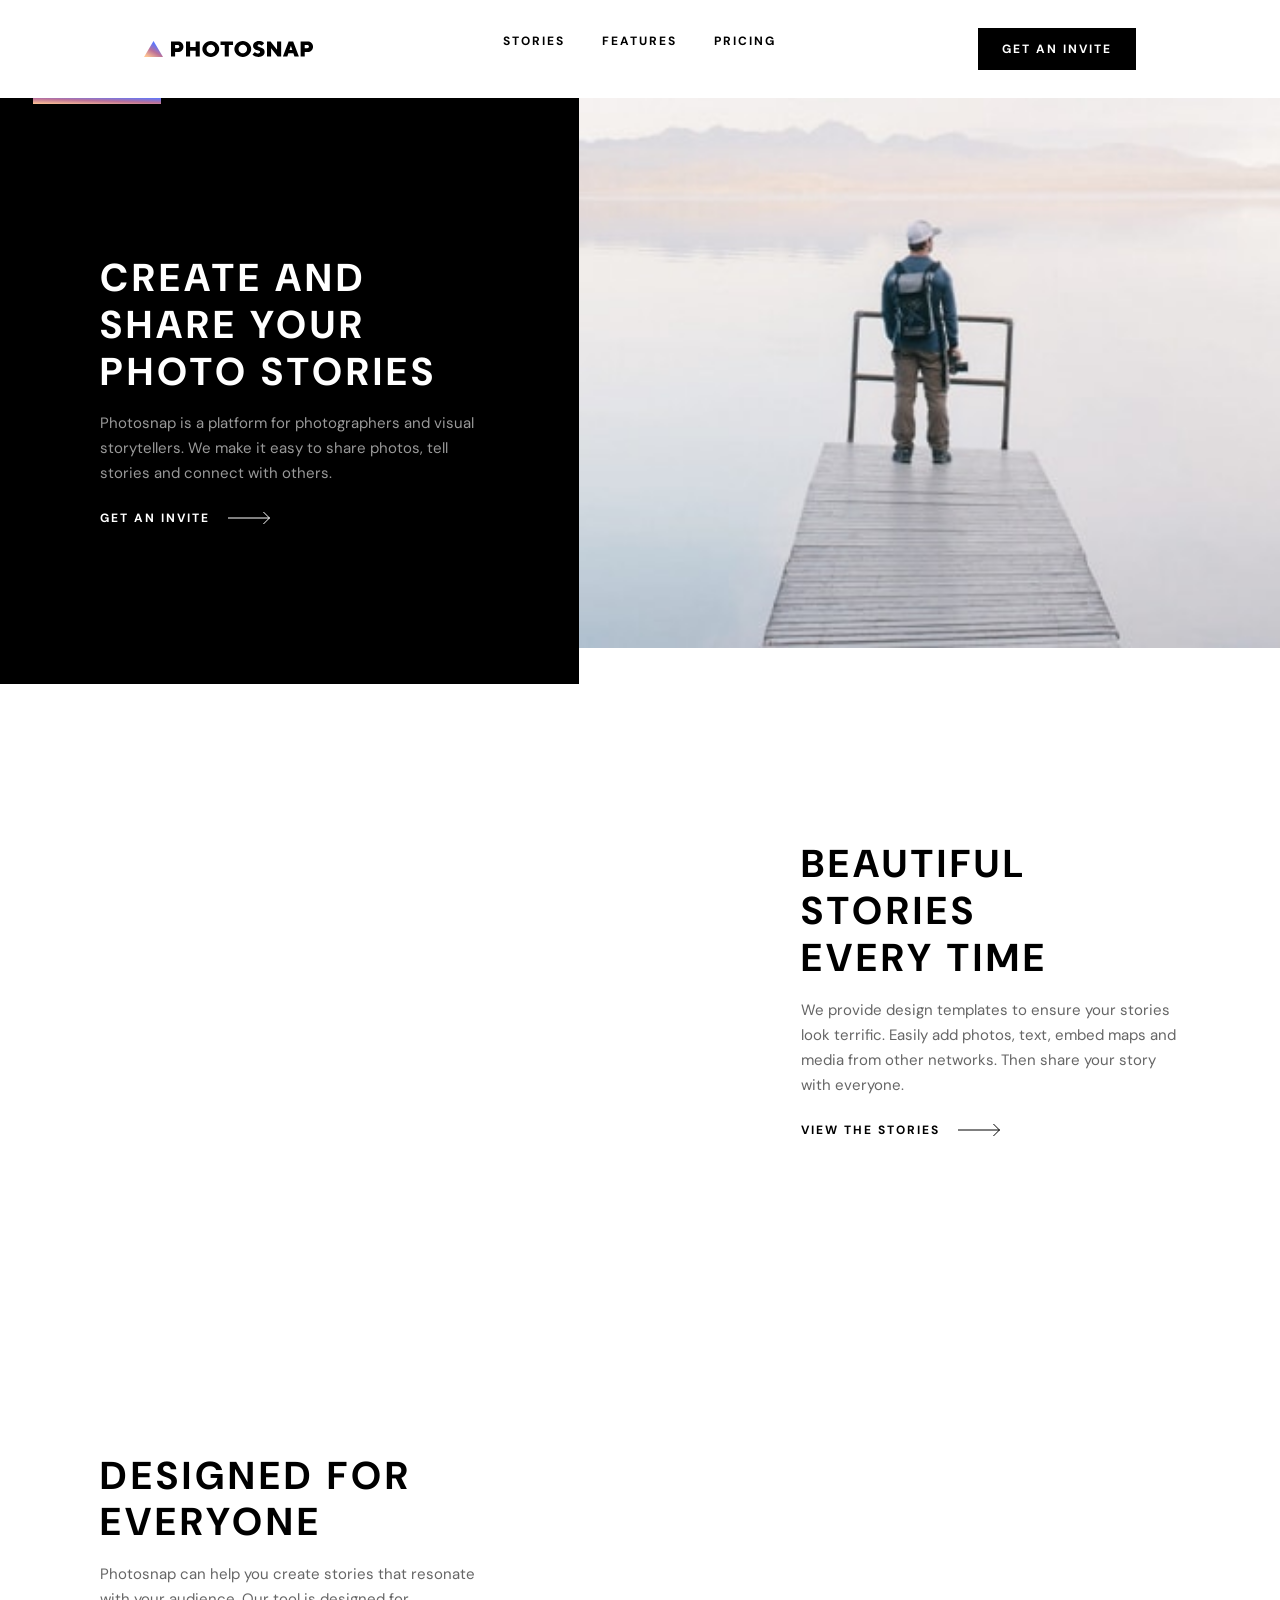
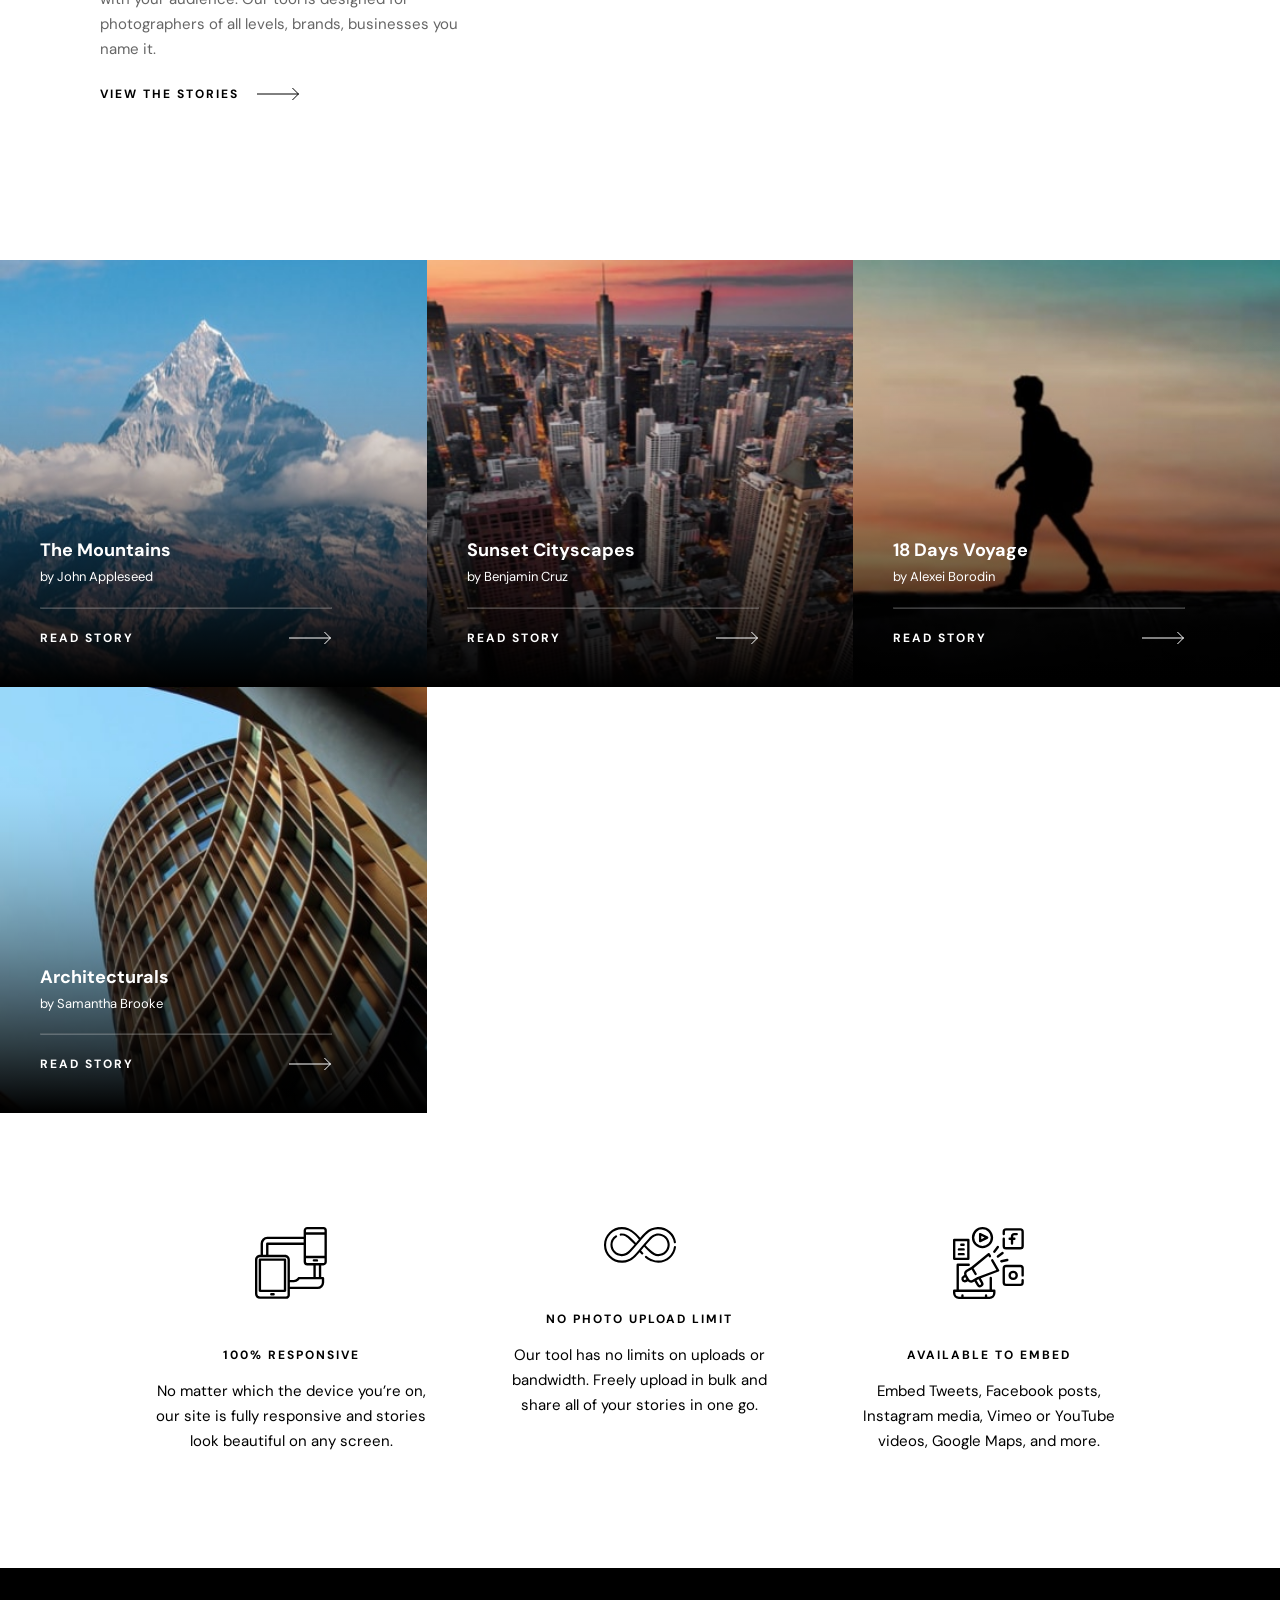
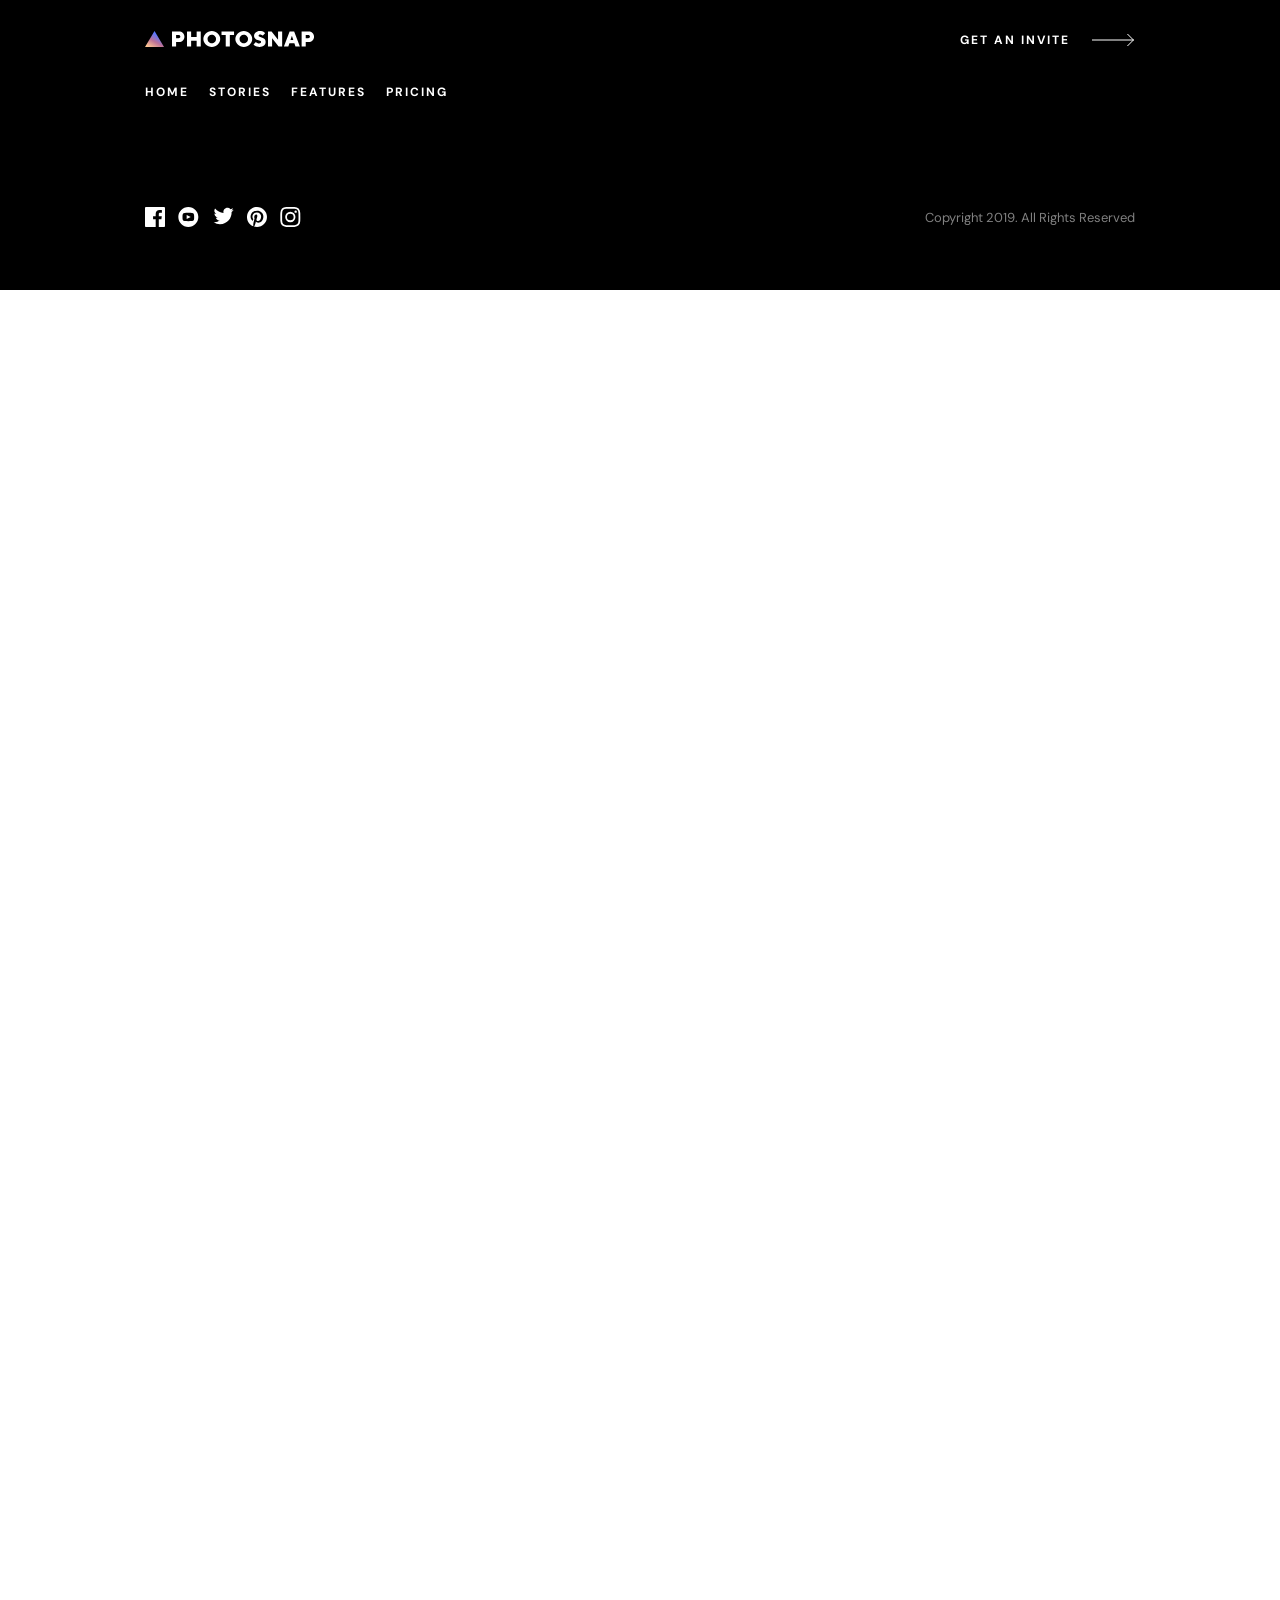
==== commit 5e6271fa: "mobile overlay on menu open" ====
--- a/index.html
+++ b/index.html
@@ -47,6 +47,7 @@
     <hr>
     <a href="pricing.html" class="mobile-invite-link">Get an invite</a>
   </nav>
+  <div class="overlay" id="overlay"></div>
   <main class="content-wrapper" id="content-wrapper">
     <section class="content_container hero">
       <div class="content_copy">
--- a/styles/css/style.css
+++ b/styles/css/style.css
@@ -75,11 +75,12 @@
   justify-content: center;
   padding: 1.75rem clamp(1.5rem, 13.239vw - 1.603rem, 10.313rem);
   background-color: #fff;
-}
-header .menu-icon {
+  z-index: 9999;
+}
+header .menu-icon, header .close-menu-icon {
   display: none;
 }
-header .menu-icon:hover {
+header .menu-icon:hover, header .close-menu-icon:hover {
   cursor: pointer;
 }
 header .header-logo {
@@ -117,11 +118,9 @@
     justify-self: end;
   }
   header .close-menu-icon {
-    display: block;
+    display: none;
     grid-area: 1/3/2/4;
     justify-self: end;
-    display: none;
-    cursor: pointer;
   }
   header nav {
     display: none;
@@ -248,6 +247,18 @@
     display: flex;
     flex-direction: row;
   }
+}
+
+.overlay {
+  position: absolute;
+  top: 72px;
+  left: 0;
+  width: 100vw;
+  height: 0;
+  background-color: #000;
+  opacity: 0.6;
+  z-index: 9998;
+  transition: all 0.75s allow-discrete;
 }
 
 .cta-beta_container {
@@ -620,6 +631,7 @@
   width: 100%;
   transition: all 0.75s allow-discrete;
   opacity: 0;
+  z-index: 9999;
 }
 .mobile-menu ul {
   padding: 0;
